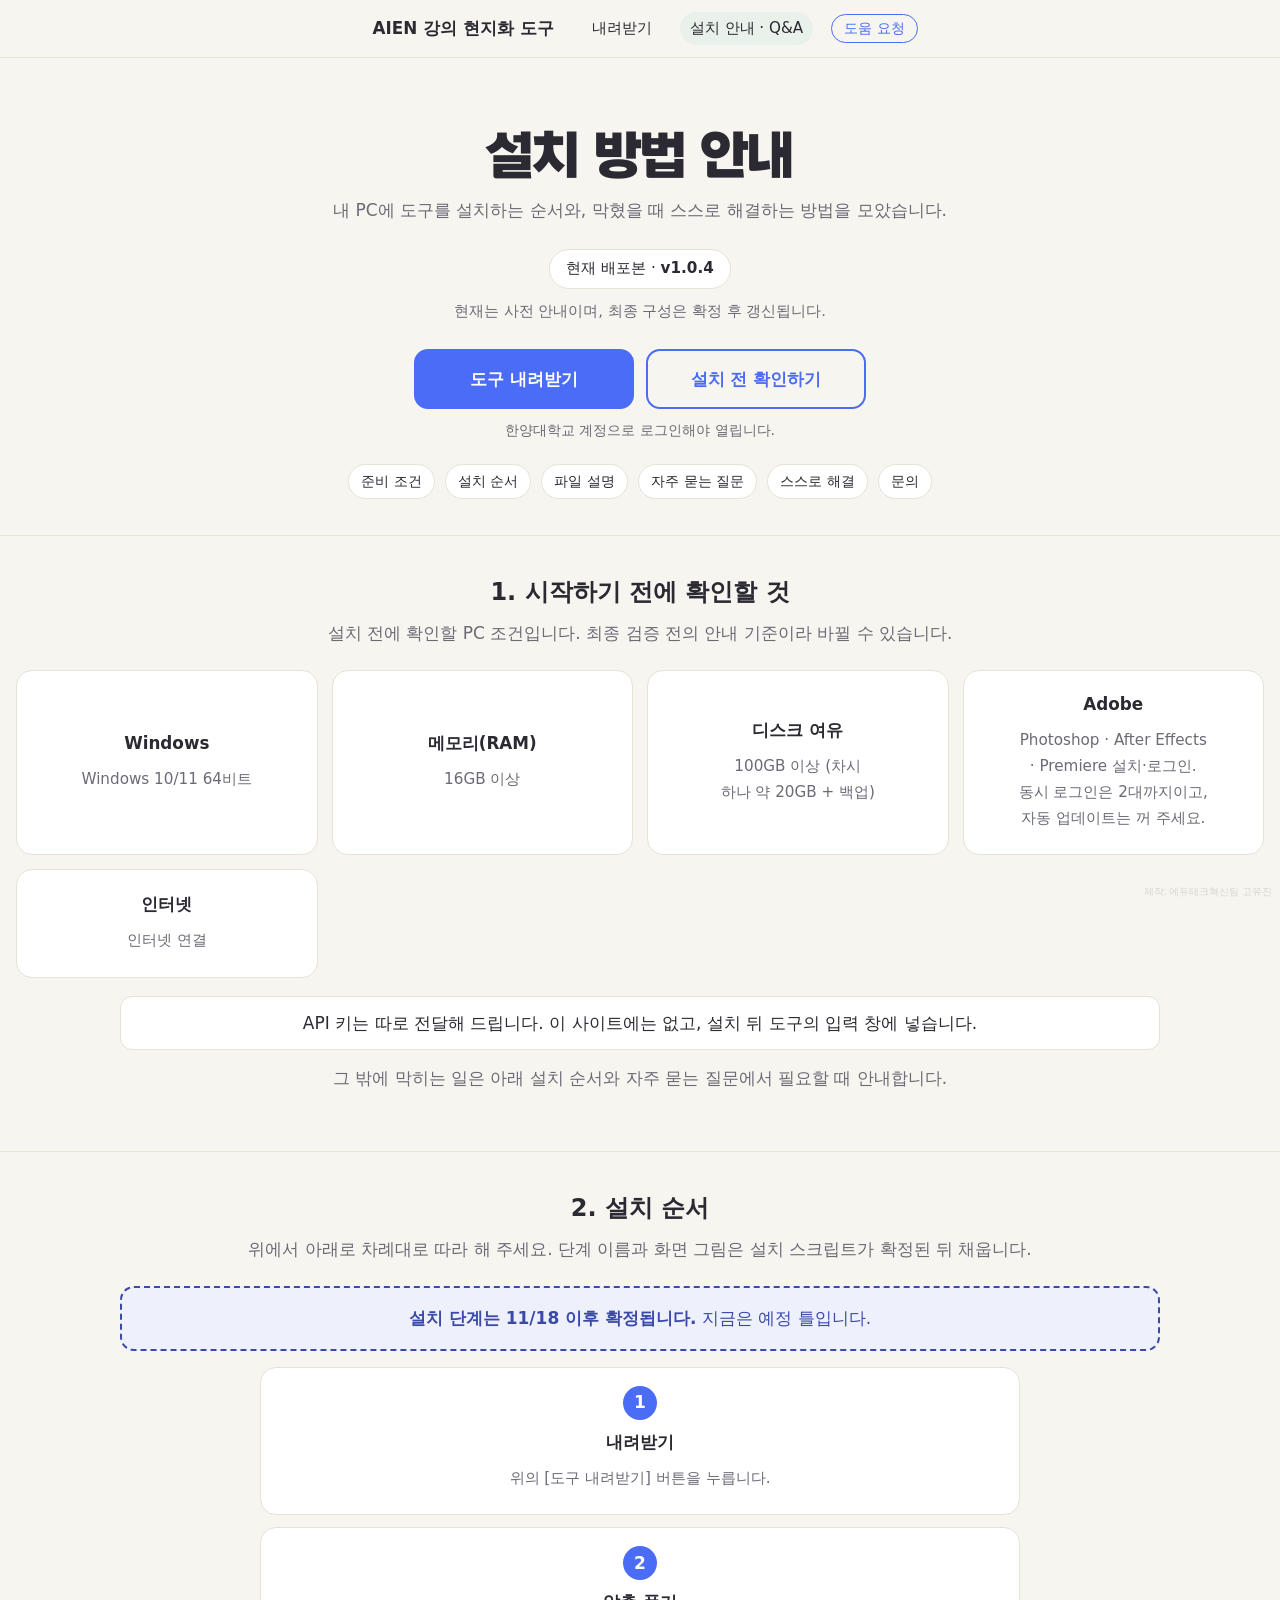
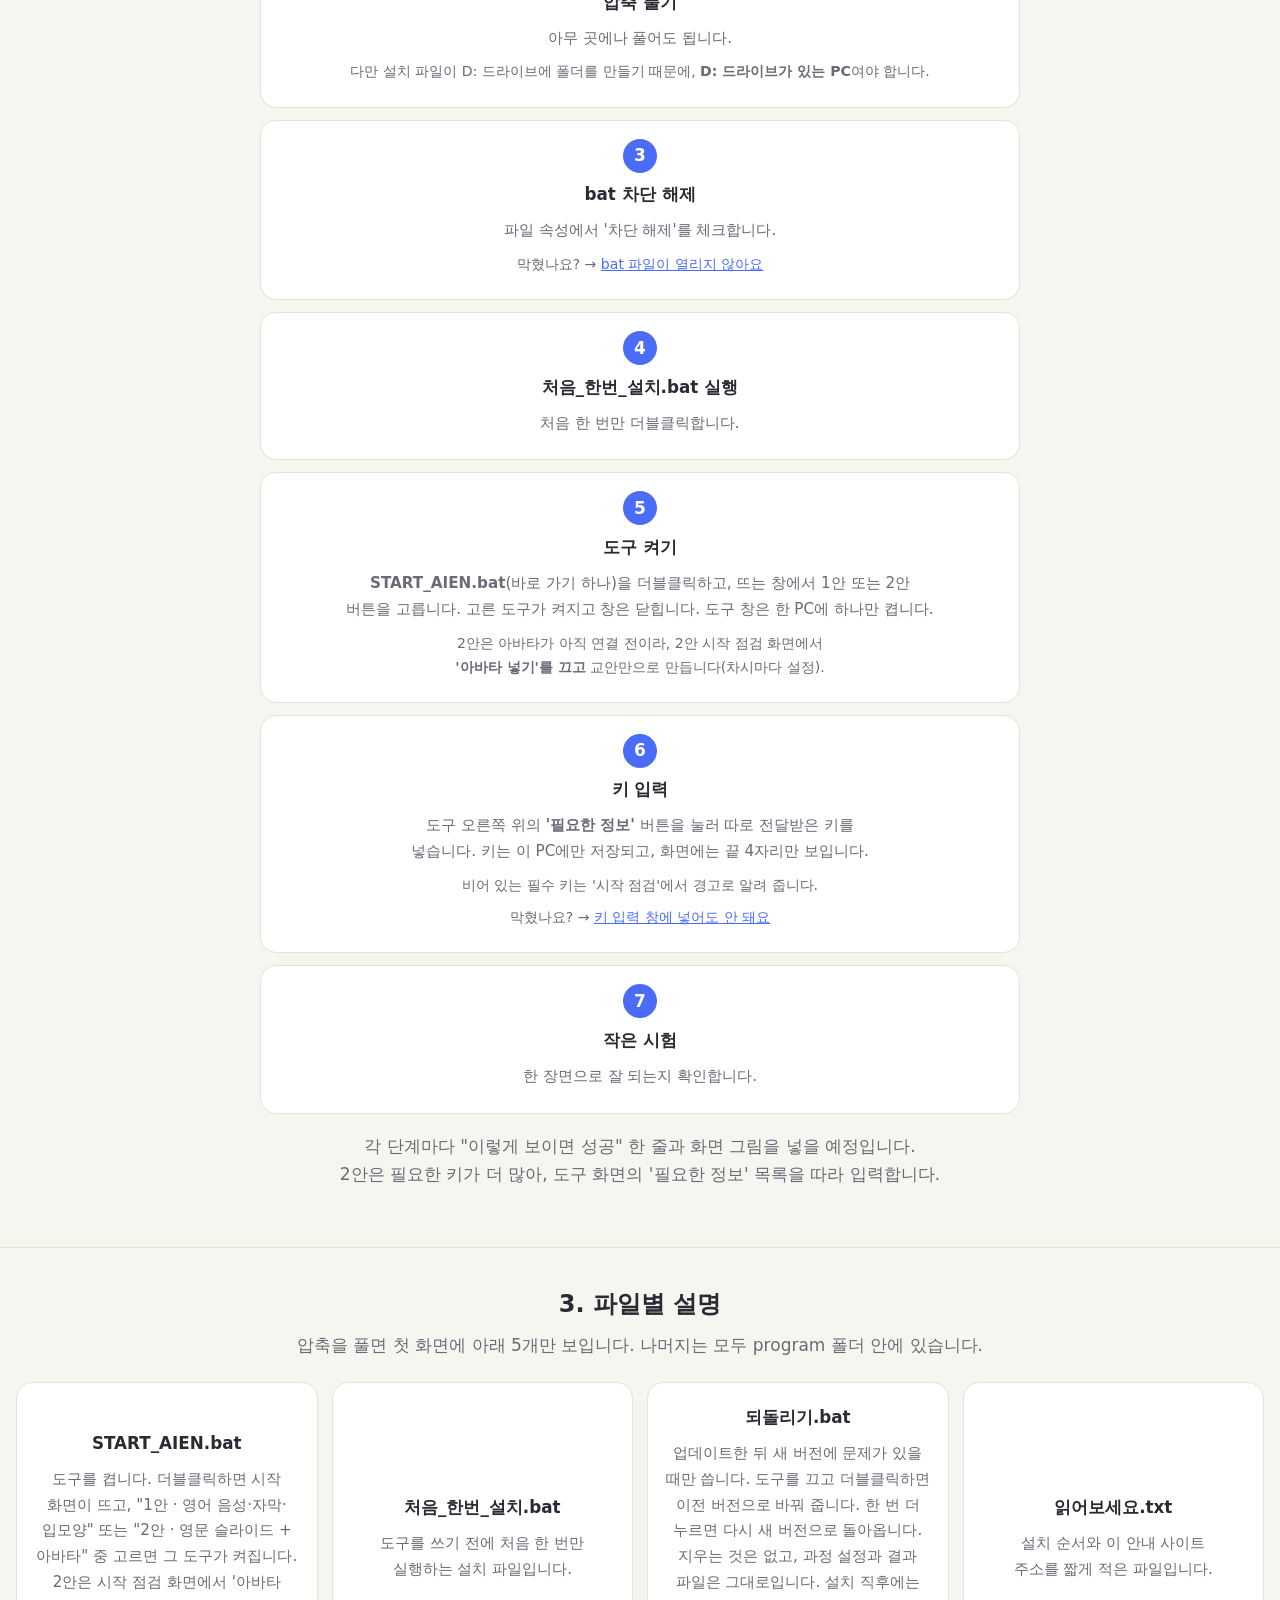
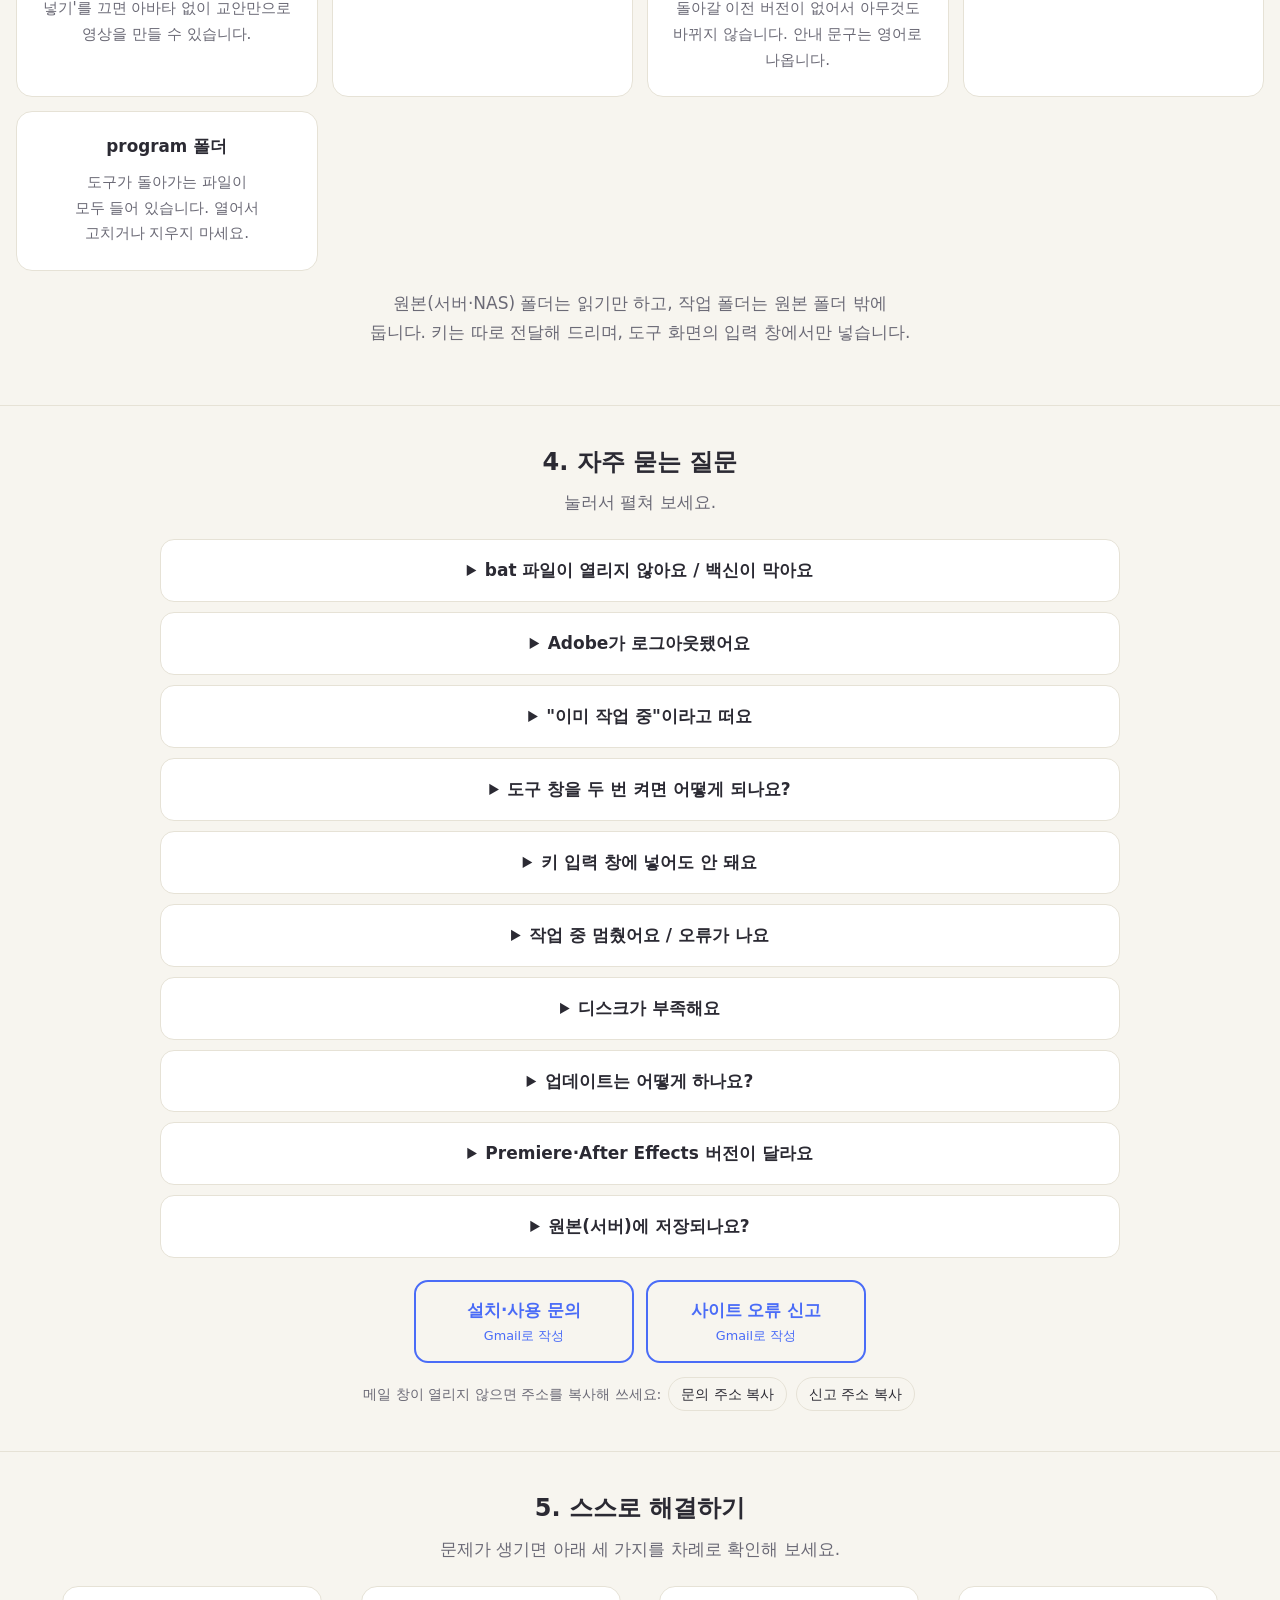
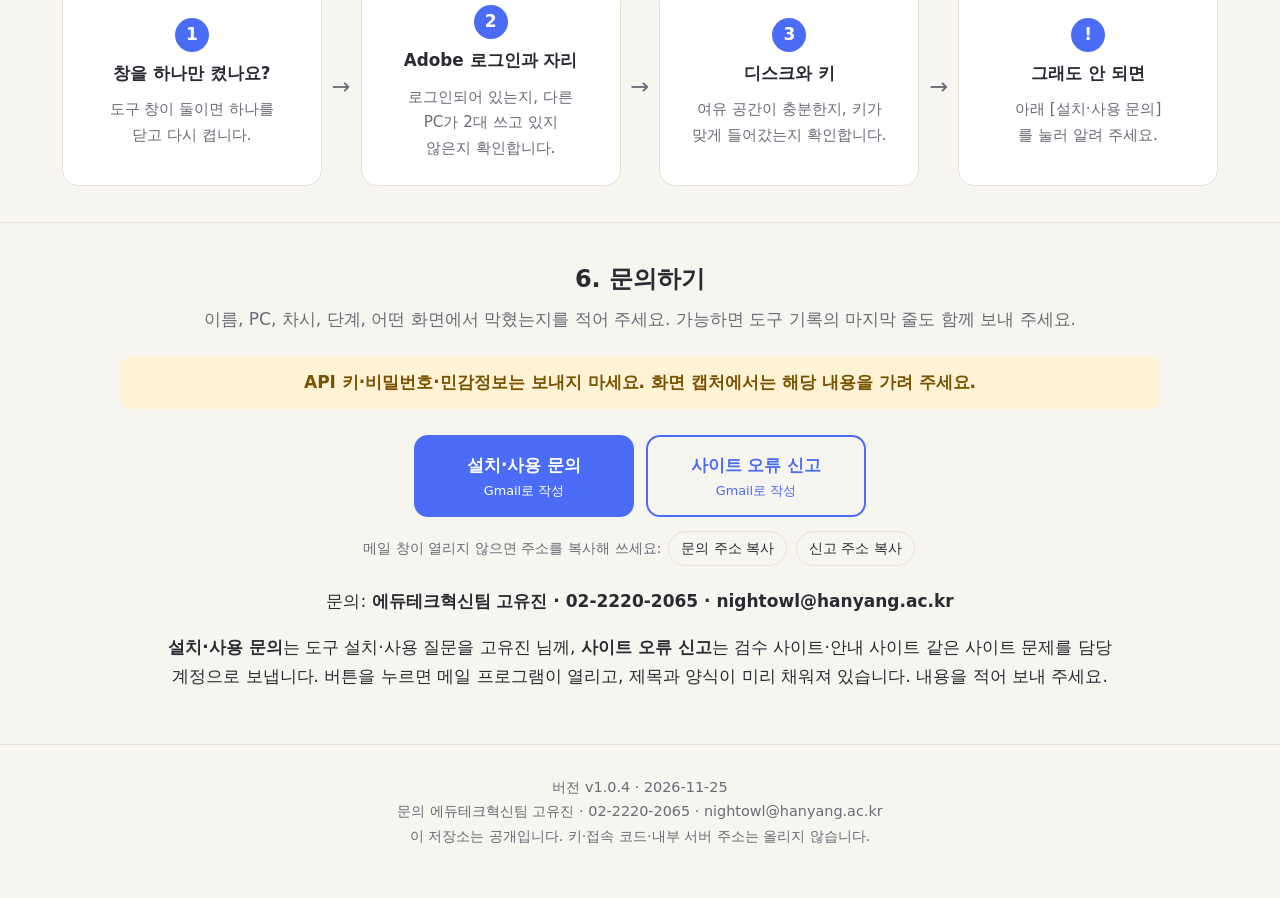
==== docs/guide.html @ 6d261f62 "Add update guide section, Gmail compose links, copy-address buttons Co-Authored-By: Claude Sonnet 5." ====
<!doctype html>
<html lang="ko">
<head>
<meta charset="utf-8">
<meta name="viewport" content="width=device-width,initial-scale=1">
<meta name="robots" content="noindex">
<title>AIEN 도구 설치 안내 · Q&A</title>
<meta name="description" content="AIEN 강의 현지화 도구의 설치 방법, 예상 질문, 스스로 해결하는 방법을 안내합니다.">
<script>(function(){var m="auto";try{m=localStorage.getItem("aien-theme")||"auto"}catch(e){}var h=new Date().getHours(),night=h>=18||h<6,os=false;try{os=matchMedia("(prefers-color-scheme: dark)").matches}catch(e){}document.documentElement.setAttribute("data-theme",m==="light"||m==="dark"?m:((night||os)?"dark":"light"))})();</script>
<link rel="stylesheet" href="style.css">
</head>
<body>
<header class="top"><div class="wrap">
  <a class="brand" href="index.html"><b>AIEN 강의 현지화 도구</b></a>
  <a href="download.html">내려받기</a>
  <a href="guide.html">설치 안내 · Q&amp;A</a>
  <a class="mini" data-help-mini href="#">도움 요청</a>
</div></header>

<main>
<div class="wrap hero">
  <h1>설치 방법 안내</h1>
  <p>내 PC에 도구를 설치하는 순서와, 막혔을 때 스스로 해결하는 방법을 모았습니다.</p>
  <div class="ver"><span data-state>배포 준비 중</span> · <b data-ver>버전 번호: 11/18 확정 예정</b></div>
  <p class="prenote">현재는 사전 안내이며, 최종 구성은 확정 후 갱신됩니다.</p>
  <div class="btns">
    <a class="btn" data-check href="#check">설치 전 확인하기</a>
    <a class="btn ghost" data-dl href="#">도구 내려받기<small></small></a>
  </div>
  <p class="dlnote" data-dlnote></p>
  <nav class="toc" aria-label="이 페이지의 목차">
    <a href="#check">준비 조건</a>
    <a href="#steps">설치 순서</a>
    <a href="#files">파일 설명</a>
    <a href="#qa">자주 묻는 질문</a>
    <a href="#selfhelp">스스로 해결</a>
    <a href="#help">문의</a>
  </nav>
</div>

<section id="check"><div class="wrap">
  <h2>1. 시작하기 전에 확인할 것</h2>
  <p class="lead">설치 전에 확인할 PC 조건입니다. 최종 검증 전의 안내 기준이라 바뀔 수 있습니다.</p>
  <div class="grid" id="specs"></div>
  <noscript><p>PC 조건: Windows 10/11 64비트 · RAM 16GB 이상 · 디스크 여유 100GB 이상 · Adobe Photoshop·After Effects·Premiere · 인터넷 연결</p></noscript>
  <div class="info" style="margin-top:18px">API 키는 따로 전달해 드립니다. 이 사이트에는 없고, 설치 뒤 도구의 입력 창에 넣습니다.</div>
  <p class="lead">그 밖에 막히는 일은 아래 설치 순서와 자주 묻는 질문에서 필요할 때 안내합니다.</p>
</div></section>

<section id="steps"><div class="wrap">
  <h2>2. 설치 순서</h2>
  <p class="lead">위에서 아래로 차례대로 따라 해 주세요. 단계 이름과 화면 그림은 설치 스크립트가 확정된 뒤 채웁니다.</p>
  <div class="box-todo" style="margin-bottom:16px"><b>설치 단계는 11/18 이후 확정됩니다.</b> 지금은 예정 틀입니다.</div>
  <ol class="steps">
    <li class="card"><span class="num">1</span><h3>내려받기</h3><p>위의 [도구 내려받기] 버튼을 누릅니다.</p></li>
    <li class="card"><span class="num">2</span><h3>압축 풀기</h3><p>아무 곳에나 풀어도 됩니다.</p><p class="stuck">다만 설치 파일이 D: 드라이브에 폴더를 만들기 때문에, <b>D: 드라이브가 있는 PC</b>여야 합니다.</p></li>
    <li class="card"><span class="num">3</span><h3>bat 차단 해제</h3><p>파일 속성에서 '차단 해제'를 체크합니다.</p><p class="stuck">막혔나요? → <a href="#qa">bat 파일이 열리지 않아요</a></p></li>
    <li class="card"><span class="num">4</span><h3>처음_한번_설치.bat 실행</h3><p>처음 한 번만 더블클릭합니다.</p></li>
    <li class="card"><span class="num">5</span><h3>도구 켜기</h3><p><b>START_AIEN.bat</b>(바로 가기 하나)을 더블클릭하고, 뜨는 창에서 1안 또는 2안 버튼을 고릅니다. 고른 도구가 켜지고 창은 닫힙니다. 도구 창은 한 PC에 하나만 켭니다.</p><p class="stuck">2안은 아바타가 아직 연결 전이라, 2안 시작 점검 화면에서 <b>'아바타 넣기'를 끄고</b> 교안만으로 만듭니다(차시마다 설정).</p></li>
    <li class="card"><span class="num">6</span><h3>키 입력</h3><p>도구 오른쪽 위의 <b>'필요한 정보'</b> 버튼을 눌러 따로 전달받은 키를 넣습니다. 키는 이 PC에만 저장되고, 화면에는 끝 4자리만 보입니다.</p><p class="stuck">비어 있는 필수 키는 '시작 점검'에서 경고로 알려 줍니다.</p><p class="stuck">막혔나요? → <a href="#qa">키 입력 창에 넣어도 안 돼요</a></p></li>
    <li class="card"><span class="num">7</span><h3>작은 시험</h3><p>한 장면으로 잘 되는지 확인합니다.</p></li>
  </ol>
  <p class="lead" style="margin-top:18px">각 단계마다 "이렇게 보이면 성공" 한 줄과 화면 그림을 넣을 예정입니다. 2안은 필요한 키가 더 많아, 도구 화면의 '필요한 정보' 목록을 따라 입력합니다.</p>
</div></section>

<section id="files"><div class="wrap">
  <h2>3. 파일별 설명</h2>
  <p class="lead">압축을 풀면 첫 화면에 아래 5개만 보입니다. 나머지는 모두 program 폴더 안에 있습니다.</p>
  <div class="grid">
    <div class="card"><h3>START_AIEN.bat</h3><p>도구를 켭니다. 더블클릭하면 시작 화면이 뜨고, "1안 · 영어 음성·자막·입모양" 또는 "2안 · 영문 슬라이드 + 아바타" 중 고르면 그 도구가 켜집니다. 2안은 시작 점검 화면에서 '아바타 넣기'를 끄면 아바타 없이 교안만으로 영상을 만들 수 있습니다.</p></div>
    <div class="card"><h3>처음_한번_설치.bat</h3><p>도구를 쓰기 전에 처음 한 번만 실행하는 설치 파일입니다.</p></div>
    <div class="card"><h3>되돌리기.bat</h3><p>업데이트한 뒤 새 버전에 문제가 있을 때만 씁니다. 도구를 끄고 더블클릭하면 이전 버전으로 바꿔 줍니다. 한 번 더 누르면 다시 새 버전으로 돌아옵니다. 지우는 것은 없고, 과정 설정과 결과 파일은 그대로입니다. 설치 직후에는 돌아갈 이전 버전이 없어서 아무것도 바뀌지 않습니다. 안내 문구는 영어로 나옵니다.</p></div>
    <div class="card"><h3>읽어보세요.txt</h3><p>설치 순서와 이 안내 사이트 주소를 짧게 적은 파일입니다.</p></div>
    <div class="card"><h3>program 폴더</h3><p>도구가 돌아가는 파일이 모두 들어 있습니다. 열어서 고치거나 지우지 마세요.</p></div>
  </div>
  <p class="lead" style="margin-top:18px">원본(서버·NAS) 폴더는 읽기만 하고, 작업 폴더는 원본 폴더 밖에 둡니다. 키는 따로 전달해 드리며, 도구 화면의 입력 창에서만 넣습니다.</p>
</div></section>
<section id="qa"><div class="wrap">
  <h2>4. 자주 묻는 질문</h2>
  <p class="lead">눌러서 펼쳐 보세요.</p>
  <details><summary>bat 파일이 열리지 않아요 / 백신이 막아요</summary><p>파일 속성에서 '차단 해제'를 체크해 보세요. 그래도 안 되면 전산에 AhnLab 예외 등록을 요청해 주세요. 메일·웹으로 받은 파일이 막히면 공유 폴더로 복사해 받는 방법도 있습니다.</p></details>
  <details><summary>Adobe가 로그아웃됐어요</summary><p>동시 로그인은 2대까지입니다. 다른 PC에서 쓰는 중인지 확인한 뒤 사용해 주세요. 안내 창이 뜨면 번역·검수처럼 Adobe가 필요 없는 단계를 먼저 하시면 됩니다.</p></details>
  <details><summary>"이미 작업 중"이라고 떠요</summary><p>다른 PC가 같은 차시를 열고 있다는 안내입니다. 화면 위에 띠가 뜨고 그 차시의 실행·저장 단추가 흐려져서, <b>실행과 저장은 할 수 없고</b> 보기·폴더 열기·문제 신고만 할 수 있습니다. 그 PC가 창을 닫거나 3분 동안 신호가 없으면 저절로 풀립니다. 차시를 나눠 작업해 주세요. 같은 차시 폴더를 여러 PC가 함께 쓸 때만 나타나고, PC마다 따로 설치해 각자 폴더를 쓰면 뜨지 않습니다.</p></details>
  <details><summary>도구 창을 두 번 켜면 어떻게 되나요?</summary><p>한 PC에는 창 하나만 켜 주세요. 서버가 둘 떠서 헷갈릴 수 있습니다.</p></details>
  <details><summary>키 입력 창에 넣어도 안 돼요</summary><p>전달받은 키를 다시 확인해 주세요. 앞뒤에 공백이 들어가지 않았는지, 어떤 서비스(Claude · ElevenLabs · sync.so)용 키인지도 확인해 주세요. 키는 도구 오른쪽 위의 '필요한 정보' 버튼에서 넣고, 화면에는 끝 4자리만 보입니다. 비어 있는 필수 키는 '시작 점검'에서 경고로 알려 줍니다.</p></details>
  <details><summary>작업 중 멈췄어요 / 오류가 나요</summary><p>기록을 열어 마지막 부분을 확인하고, 설치·사용 문의로 알려 주세요. 차시·단계·마지막 줄을 함께 보내 주시면 빨리 도와 드릴 수 있습니다. <span class="todo">기록·복사 버튼 구현 확인 예정</span></p></details>
  <details><summary>디스크가 부족해요</summary><p>차시 하나에 약 20GB와 백업이 필요합니다. 끝난 차시는 확정본을 외장하드에 따로 백업한 뒤 사람이 정리해 주세요. 도구는 확정본과 비용이 든 백업을 자동으로 지우지 않습니다.</p></details>
  <details><summary>업데이트는 어떻게 하나요?</summary><p>이미 설치한 분은 작은 업데이트 파일을 받아 적용합니다. 순서는 <a href="download.html#update">내려받기 쪽의 업데이트 안내</a>에 있습니다. 문제가 있으면 되돌리기.bat으로 이전 버전으로 돌아갑니다.</p></details>
  <details><summary>Premiere·After Effects 버전이 달라요</summary><p>자동 업데이트는 꺼 주세요. 도구 1.0.4는 설치된 Adobe 프로그램 중 가장 높은 연도(예: 2027)를 자동으로 찾도록 바꾸었습니다. 실제 PC에서 되는지는 설치 실험으로 확인 중입니다. <span class="todo">확인된 버전은 실험 뒤 확정 예정</span></p></details>
  <details><summary>원본(서버)에 저장되나요?</summary><p>아니요. 도구는 원본에 쓰지 않습니다. 작업 폴더를 원본 폴더 밖에 두어 주세요. 1안에서 작업 폴더를 원본 폴더 안으로 고르면 경고 창이 뜹니다.</p></details>
  <div class="btns" style="margin-top:22px"><a class="btn ghost" data-help href="#">설치·사용 문의<small></small></a> <a class="btn ghost" data-report href="#">사이트 오류 신고<small></small></a></div>
</div></section>

<section id="selfhelp"><div class="wrap">
  <h2>5. 스스로 해결하기</h2>
  <p class="lead">문제가 생기면 아래 세 가지를 차례로 확인해 보세요.</p>
  <div class="flow">
    <div class="card step"><span class="num">1</span><h3>창을 하나만 켰나요?</h3><p>도구 창이 둘이면 하나를 닫고 다시 켭니다.</p></div>
    <div class="arrow" aria-hidden="true">→</div>
    <div class="card step"><span class="num">2</span><h3>Adobe 로그인과 자리</h3><p>로그인되어 있는지, 다른 PC가 2대 쓰고 있지 않은지 확인합니다.</p></div>
    <div class="arrow" aria-hidden="true">→</div>
    <div class="card step"><span class="num">3</span><h3>디스크와 키</h3><p>여유 공간이 충분한지, 키가 맞게 들어갔는지 확인합니다.</p></div>
    <div class="arrow" aria-hidden="true">→</div>
    <div class="card step"><span class="num">!</span><h3>그래도 안 되면</h3><p>아래 [설치·사용 문의]를 눌러 알려 주세요.</p></div>
  </div>
</div></section>

<section id="help"><div class="wrap">
  <h2>6. 문의하기</h2>
  <p class="lead">이름, PC, 차시, 단계, 어떤 화면에서 막혔는지를 적어 주세요. 가능하면 도구 기록의 마지막 줄도 함께 보내 주세요.</p>
  <div class="alert">API 키·비밀번호·민감정보는 보내지 마세요. 화면 캡처에서는 해당 내용을 가려 주세요.</div>
  <div class="btns"><a class="btn" data-help href="#">설치·사용 문의<small></small></a> <a class="btn ghost" data-report href="#">사이트 오류 신고<small></small></a></div>
  <p>문의: <b data-contact></b></p>
  <p><b>설치·사용 문의</b>는 도구 설치·사용 질문을 고유진 님께, <b>사이트 오류 신고</b>는 검수 사이트·안내 사이트 같은 사이트 문제를 담당 계정으로 보냅니다. 버튼을 누르면 메일 프로그램이 열리고, 제목과 양식이 미리 채워져 있습니다. 내용을 적어 보내 주세요.</p>
</div></section>
</main>

<footer><div class="wrap">
  <div>버전 <span data-ver></span> · <span data-updated></span></div>
  <div>문의 <span data-contact></span></div>
  <div>이 저장소는 공개입니다. 키·접속 코드·내부 서버 주소는 올리지 않습니다.</div>
</div></footer>
<div id="aien-credit" aria-hidden="true" style="position:fixed!important;right:8px!important;bottom:3px!important;z-index:2147483647!important;display:block!important;visibility:visible!important;font:300 10px/1 sans-serif!important;color:#000!important;opacity:.13!important;pointer-events:none!important;user-select:none!important;white-space:nowrap!important">제작: 에듀테크혁신팀 고유진</div>
<script src="config.js"></script>
<script src="site.js"></script>
</body>
</html>
---- docs/style.css ----
:root{
  --bg:#f7f5ef; --card:#ffffff; --ink:#2b2a33; --muted:#6b6a76; --line:#e6e2d6;
  --accent:#4a6cf7; --accent-ink:#ffffff; --sage:#e8f1ea; --warn:#fff3d6; --warn-ink:#7a5200;
  --todo:#eef0fb; --todo-ink:#3b4aa8;
}
:root[data-theme="dark"]{ color-scheme:dark }
@media all{
  :root[data-theme="dark"]{ --bg:#17171c; --card:#202027; --ink:#ececf1; --muted:#a0a0ad; --line:#33333d;
    --accent:#7d95ff; --accent-ink:#10131f; --sage:#1f2b23; --warn:#3a2f12; --warn-ink:#f2d58a;
    --todo:#23263d; --todo-ink:#b4bdf5; }
}
*{box-sizing:border-box}
html{scroll-behavior:smooth}
body{margin:0;background:var(--bg);color:var(--ink);text-align:center;
  font-family:"Pretendard","Malgun Gothic","Apple SD Gothic Neo",system-ui,sans-serif;line-height:1.7;font-size:17px}
a{color:var(--accent)}
p,h1,h2,h3,summary,.alert,.info,.box-todo,.lead{word-break:keep-all;overflow-wrap:break-word;text-wrap:balance}
.wrap{width:100%;max-width:1320px;margin:0 auto;padding:0 16px}
header.top{position:sticky;top:0;z-index:10;background:var(--bg);border-bottom:1px solid var(--line)}
header.top .wrap{display:flex;flex-wrap:wrap;justify-content:center;align-items:center;gap:6px 18px;padding:10px 16px}
header.top b{font-size:1.05rem}
header.top a{text-decoration:none;color:var(--ink);padding:4px 10px;border-radius:999px;font-size:.95rem}
header.top a:hover,header.top a.on{background:var(--sage)}
header.top a.mini{border:1px solid var(--accent);color:var(--accent);font-size:.85rem;padding:2px 12px}
header.top a.mini.off{border-style:dashed;border-color:var(--line);color:var(--muted);pointer-events:none}
.hero{padding:56px 16px 36px}
.prenote{font-size:.92rem;color:var(--muted)}
.specsum{font-size:.92rem;color:var(--muted);margin-top:18px}
.info{max-width:1040px;margin:0 auto 14px;padding:12px 16px;border-radius:12px;background:var(--card);border:1px solid var(--line);color:var(--ink)}
.toc{display:flex;flex-wrap:wrap;justify-content:center;gap:6px 10px;margin-top:22px}
.toc a{padding:4px 12px;border-radius:999px;background:var(--card);border:1px solid var(--line);color:var(--ink);text-decoration:none;font-size:.9rem}
.toc a:hover{background:var(--sage)}
ol.steps{list-style:none;margin:0 auto;padding:0;max-width:760px;display:grid;gap:12px}
ol.steps .stuck{font-size:.88rem}
section[id]{scroll-margin-top:110px}
a:focus-visible,summary:focus-visible,.btn:focus-visible{outline:3px solid var(--accent);outline-offset:3px}
@media (prefers-reduced-motion: reduce){html{scroll-behavior:auto}}
.hero h1{font-family:"A2Z","Pretendard","Malgun Gothic",system-ui,sans-serif;font-weight:800;font-size:clamp(1.4rem,6.2vw,3rem);margin:.2em 0;line-height:1.3;letter-spacing:0}
.hero p{max-width:860px;margin:.6em auto;color:var(--muted)}
.ver{display:inline-block;margin-top:14px;padding:6px 16px;border-radius:999px;background:var(--card);border:1px solid var(--line);font-size:.95rem}
.btns{display:flex;flex-wrap:wrap;justify-content:center;gap:12px;margin:26px 0 8px}
.btn{display:inline-flex;flex-direction:column;justify-content:center;align-items:center;min-width:220px;padding:14px 22px;border-radius:14px;border:2px solid var(--accent);
  background:var(--accent);color:var(--accent-ink);font-weight:700;text-decoration:none;font-size:1.05rem}
.btn.ghost{background:transparent;color:var(--accent)}
.btn.off{background:transparent;border-style:dashed;border-color:var(--line);color:var(--muted);cursor:not-allowed;pointer-events:none}
.btn small{display:block;font-weight:400;font-size:.8rem}
section{padding:36px 0;border-top:1px solid var(--line)}
section h2{font-size:1.5rem;margin:0 0 6px}
section .lead{color:var(--muted);max-width:960px;margin:0 auto 22px}
.grid{display:grid;grid-template-columns:repeat(auto-fit,minmax(240px,1fr));gap:14px}
.card{display:flex;flex-direction:column;justify-content:center;align-items:center;background:var(--card);border:1px solid var(--line);border-radius:16px;padding:18px 16px}
.card h3{margin:.1em 0 .3em;font-size:1.05rem}
.card p{margin:.3em 0;color:var(--muted);font-size:.95rem}
.card .num{display:inline-flex;width:34px;height:34px;border-radius:50%;background:var(--accent);color:var(--accent-ink);
  align-items:center;justify-content:center;font-weight:700;margin-bottom:6px}
.alert{max-width:1040px;margin:0 auto 14px;padding:12px 16px;border-radius:12px;background:var(--warn);color:var(--warn-ink);font-weight:600}
.todo{display:inline-block;padding:2px 10px;border-radius:8px;background:var(--todo);color:var(--todo-ink);font-size:.85rem;font-weight:600}
.box-todo{max-width:1040px;margin:0 auto;padding:16px;border:2px dashed var(--todo-ink);border-radius:14px;background:var(--todo);color:var(--todo-ink)}
details{max-width:960px;margin:10px auto;background:var(--card);border:1px solid var(--line);border-radius:14px;padding:4px 16px}
summary{cursor:pointer;font-weight:700;padding:12px 0;list-style-position:inside}
details p{margin:0 0 14px;color:var(--muted)}
.flow{display:flex;flex-wrap:wrap;justify-content:center;align-items:stretch;gap:10px}
.flow .step{flex:1 1 200px;max-width:260px}
.flow .arrow{align-self:center;color:var(--muted);font-size:1.4rem}
footer{padding:30px 0 50px;color:var(--muted);font-size:.9rem;border-top:1px solid var(--line)}
@media (max-width:560px){
  body{font-size:16px}
  .btn{min-width:100%}
  .flow .arrow{transform:rotate(90deg);width:100%}
}

/* 표지 (index.html) — 사용자 PPT 시안(설치표지.pptx) 배치. 단위 --u = 슬라이드 폭의 1% (16:9 기준). 글자·버튼은 시안보다 약 25% 작게(사용자 11/16) */
@font-face{font-family:"A2Z";font-weight:800;src:url(assets/fonts/A2Z-8ExtraBold.woff) format("woff");font-display:swap}
@font-face{font-family:"A2Z";font-weight:400;src:url(assets/fonts/A2Z-4Regular.woff) format("woff");font-display:swap}
body.cover-page{background:#fbeed9;text-align:left}
.stage{--u:min(1vw,1.7778vh);--bg:#fbeed9;--ink:#000;--ghost:.11;--art-w:min(74.5vw,132.3vh);
  position:relative;min-height:100vh;min-height:100svh;overflow:hidden;background:var(--bg);color:var(--ink);
  font-family:"A2Z","Pretendard","Malgun Gothic",system-ui,sans-serif}
.stage .art{position:absolute;right:0;bottom:0;width:var(--art-w);aspect-ratio:3/2;pointer-events:none}
.stage .art img{display:block;width:100%;height:100%;
  -webkit-mask-image:linear-gradient(to right,transparent 0,#000 12%),linear-gradient(to bottom,transparent 0,#000 24%);-webkit-mask-composite:source-in;
  mask-image:linear-gradient(to right,transparent 0,#000 12%),linear-gradient(to bottom,transparent 0,#000 24%);mask-composite:intersect}
.stage .t{position:absolute;margin:0;font-weight:800;text-align:left}
.stage .backdrop{left:calc(var(--u)*12);top:calc(var(--u)*19.5);font-size:calc(var(--u)*6.9);line-height:1.04;
  opacity:var(--ghost);pointer-events:none;user-select:none;letter-spacing:0;word-break:keep-all}
.stage h1{left:calc(var(--u)*8.3);top:calc(var(--u)*14);font-size:calc(var(--u)*5.6);line-height:1.2;font-weight:800;margin:0}
.stage .sub{left:calc(var(--u)*8.9);top:calc(var(--u)*28.8);font-size:calc(var(--u)*1.9);font-weight:400;line-height:1.3}
.stage .go{position:absolute;left:calc(var(--u)*9);top:calc(var(--u)*33.6);width:calc(var(--u)*9.6);height:calc(var(--u)*4.1);
  display:flex;align-items:center;justify-content:center;border-radius:calc(var(--u)*.9);background:#56a5e3;color:#fff;
  font-weight:800;font-size:calc(var(--u)*1.6);text-decoration:none}
.stage .links{position:absolute;left:calc(var(--u)*9.4);top:calc(var(--u)*50.7);margin:0;font-size:max(13px,calc(var(--u)*1.2));font-weight:400}
.stage .links a{color:inherit}
.theme-toggle{position:absolute;right:calc(var(--u)*1.8);top:calc(var(--u)*1.6);z-index:5;display:flex;align-items:center;justify-content:space-between;
  width:62px;height:32px;padding:0 9px;border:1px solid currentColor;border-radius:999px;background:rgba(127,127,127,.14);color:inherit;opacity:.85;cursor:pointer}
.theme-toggle:hover{opacity:1}
.theme-toggle .ico{position:relative;z-index:1;flex:none}
.theme-toggle .knob{position:absolute;left:3px;top:3px;width:24px;height:24px;border-radius:50%;background:currentColor;opacity:.22;transition:transform .25s ease}
.theme-toggle[aria-checked="true"] .knob{transform:translateX(30px)}
@media (prefers-reduced-motion: reduce){.theme-toggle .knob{transition:none}}.stage a:focus-visible,.theme-toggle:focus-visible{outline:3px solid #56a5e3;outline-offset:4px}
@media all{
  :root[data-theme="dark"] body.cover-page{background:#181d17}
  :root[data-theme="dark"] .stage{--bg:#181d17;--ink:#ececf1;--ghost:.13;--art-w:min(76vw,135vh)}
}
@media (max-width:820px){
  .stage .art{width:100vw}
  .theme-toggle{right:14px;top:12px}
  .stage .t,.stage .go,.stage .links{position:relative;left:auto;top:auto}
  .stage{padding:11vh 22px 0}
  .stage .backdrop{position:absolute;left:22px;top:calc(11vh + 7vw);font-size:10vw}
  .stage h1{font-size:8vw;margin:0 0 .6em}
  .stage .sub{font-size:max(14px,3.8vw);margin:0 0 22px}
  .stage .go{width:38vw;max-width:190px;height:46px;font-size:1rem;border-radius:12px}
  .stage .links{margin-top:16px;font-size:.9rem}
}
.brand{text-decoration:none}

/* 예시 화면(플레이 창 모양) — 내려받기 페이지 맨 위 */
.player{max-width:980px;margin:26px auto 4px;border:1px solid var(--line);border-radius:14px;overflow:hidden;background:var(--card);box-shadow:0 10px 30px rgba(0,0,0,.10)}
.player-bar{display:flex;align-items:center;gap:12px;padding:9px 14px;background:var(--sage);border-bottom:1px solid var(--line);font-size:.82rem;color:var(--muted)}
.player-bar .dots{display:flex;gap:6px}
.player-bar .dots i{width:10px;height:10px;border-radius:50%;background:var(--line);display:block}
.player-title{flex:1;text-align:center;margin-right:42px}
.player img{display:block;width:100%;height:auto;background:#fff}
.player figcaption{padding:8px 14px;font-size:.8rem;color:var(--muted);border-top:1px solid var(--line)}
.dlnote{font-size:.9rem;color:var(--muted);margin:6px 0 0}
.dlnote:empty{display:none}
.copyrow{font-size:.9rem;color:var(--muted);margin:10px 0 0;text-align:center}
.copybtn{font:inherit;font-size:.9rem;color:var(--ink);background:transparent;border:1px solid var(--line);border-radius:999px;padding:4px 12px;margin:4px 2px;cursor:pointer}
.copybtn:hover{border-color:var(--accent,currentColor)}
/* 예시 화면 재생기 (demo.js) */
.demo{max-width:900px;margin:22px auto 6px}
.demo .player{margin:0 auto}
.demo-shot{position:relative;background:#fff;aspect-ratio:8/5;overflow:hidden}
.demo-shot img{display:block;width:100%;height:100%;object-fit:contain}
.demo-cursor{position:absolute;width:0;height:0;pointer-events:none;transition:left .7s cubic-bezier(.4,0,.2,1),top .7s cubic-bezier(.4,0,.2,1)}
.demo-cursor svg{position:absolute;left:-3px;top:-2px;width:26px;height:26px;filter:drop-shadow(0 2px 3px rgba(0,0,0,.35))}
.demo-cursor .ring{position:absolute;left:-18px;top:-18px;width:36px;height:36px;border-radius:50%;border:3px solid #4a6cf7;opacity:0}
.demo-cursor.click .ring{animation:demoping .8s ease-out .65s 1}
@keyframes demoping{0%{opacity:.9;transform:scale(.4)}100%{opacity:0;transform:scale(1.4)}}
.demo-prog{position:absolute;left:0;right:0;bottom:0;height:4px;background:rgba(127,127,127,.18)}
.demo-prog i{display:block;height:100%;width:0;background:var(--accent)}
.demo-cap{padding:14px 18px 6px;border-top:1px solid var(--line)}
.demo-pos{width:100%;text-align:center;color:var(--muted);font-size:.9rem;font-weight:600}
.demo-cap h3{margin:.15em 0 .25em;font-size:1.15rem}
.demo-desc{margin:0 auto .7em;max-width:760px;color:var(--muted);font-size:.95rem}
.demo-cards{display:grid;grid-template-columns:repeat(auto-fit,minmax(220px,1fr));gap:10px;margin:0 auto 6px}
.demo-card{border:1px solid var(--line);border-radius:12px;padding:8px 12px;background:var(--bg);font-size:.88rem}
.demo-card span{display:block;font-size:.76rem;font-weight:700;color:var(--accent);letter-spacing:.03em;margin-bottom:2px}
.demo-ctrl{display:flex;flex-wrap:wrap;justify-content:center;gap:8px;padding:12px 14px 14px;border-top:1px solid var(--line)}
.demo-btn{font:inherit;font-size:.88rem;padding:8px 16px;border-radius:999px;border:1px solid var(--line);background:var(--card);color:var(--ink);cursor:pointer}
.demo-btn:hover:not(:disabled){border-color:var(--accent);color:var(--accent)}
.demo-btn:disabled{opacity:.4;cursor:default}
.demo-play{border-color:var(--accent);color:var(--accent);font-weight:700}
.demo-chips{display:flex;flex-wrap:wrap;justify-content:center;align-items:center;gap:6px 8px;margin:14px auto 0}
.demo-group{width:100%;margin:6px 0 0;font-size:.78rem;font-weight:700;color:var(--muted)}
.demo-chip{font:inherit;font-size:.82rem;padding:5px 12px;border-radius:999px;border:1px solid var(--line);background:var(--card);color:var(--ink);cursor:pointer}
.demo-chip b{color:var(--muted);margin-right:2px}
.demo-chip:hover{border-color:var(--accent)}
.demo-chip.on{background:var(--accent);border-color:var(--accent);color:var(--accent-ink)}
.demo-chip.on b{color:inherit}
.demo-btn:focus-visible,.demo-chip:focus-visible{outline:3px solid var(--accent);outline-offset:2px}
@media (prefers-reduced-motion: reduce){.demo-cursor{transition:none}.demo-cursor.click .ring{animation:none}.demo-prog i{transition:none!important}}
@media (max-width:560px){.demo-cap{padding:12px 12px 4px}.demo-chip{font-size:.78rem;padding:4px 10px;flex:none;white-space:nowrap}.demo-chips{flex-wrap:nowrap;justify-content:flex-start;overflow-x:auto;padding:4px 2px 10px;-webkit-overflow-scrolling:touch}.demo-group{width:auto;flex:none;margin:0 2px 0 8px;white-space:nowrap}}
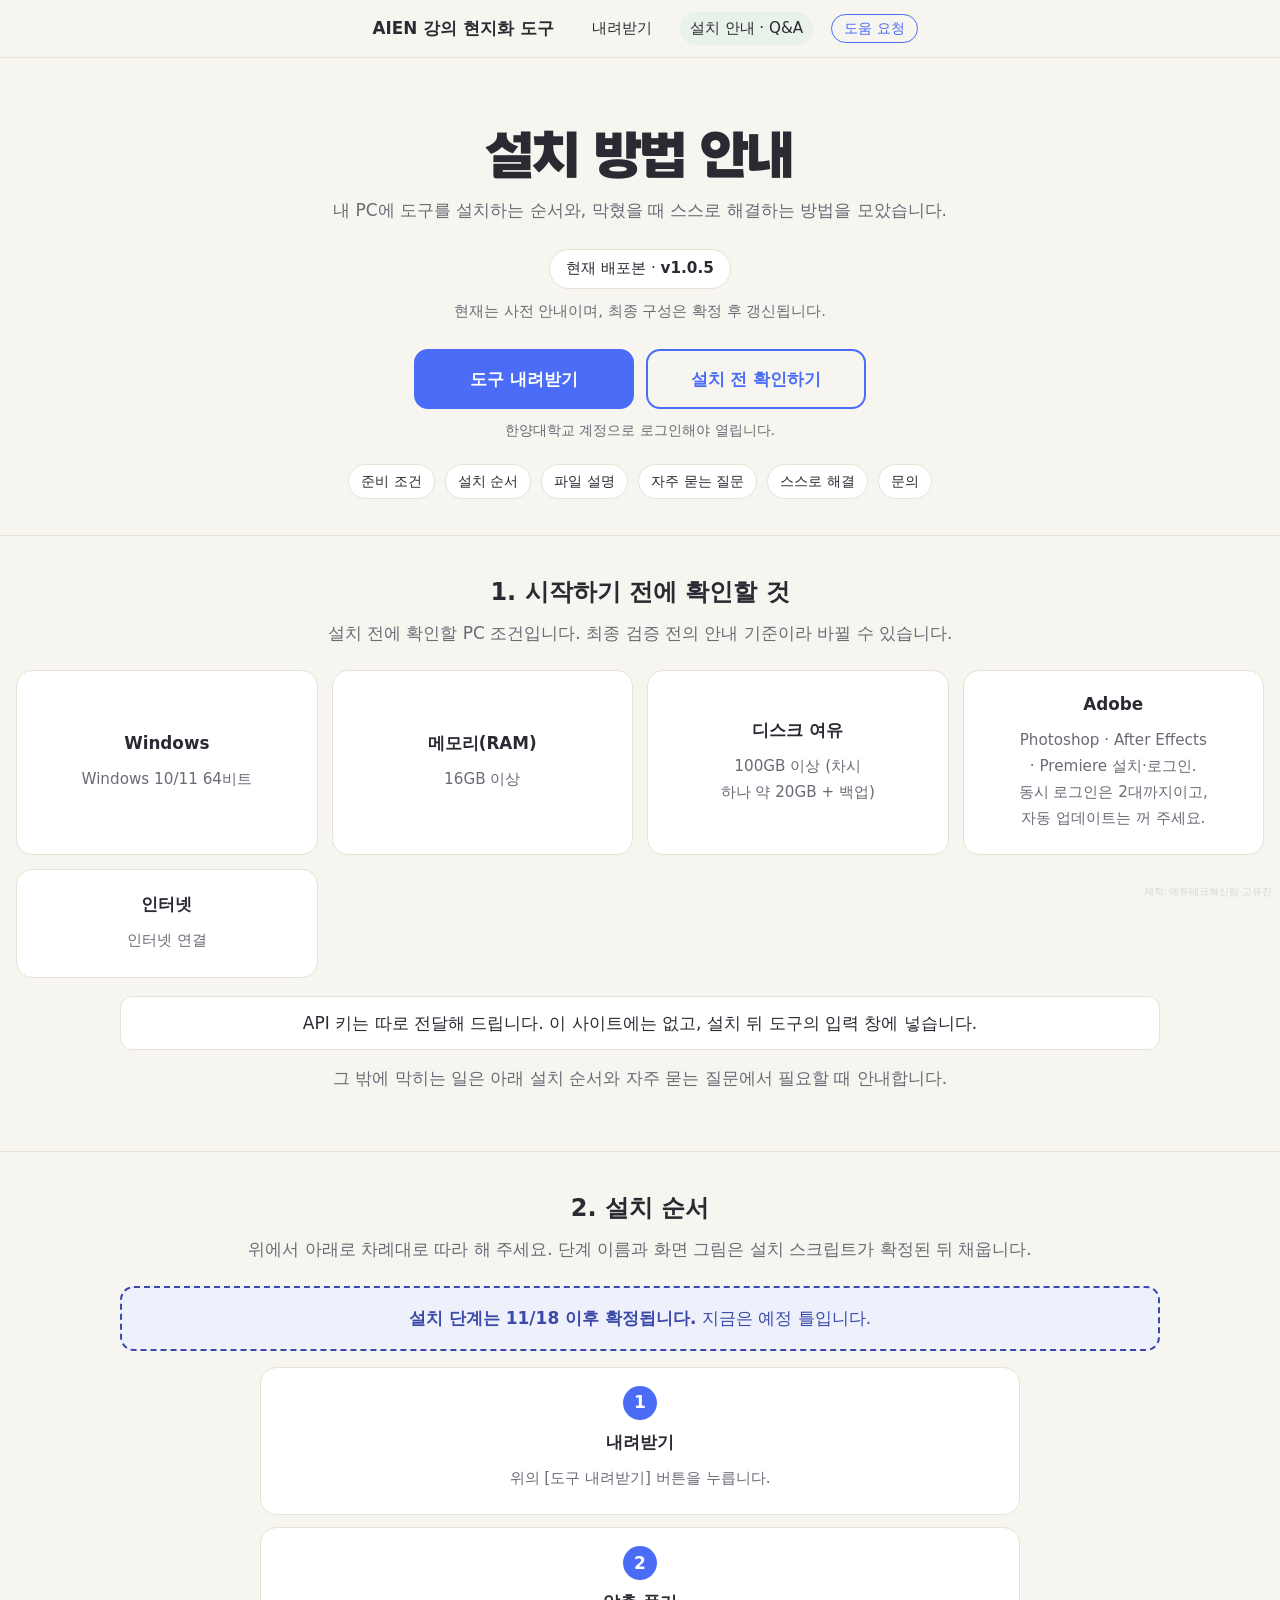
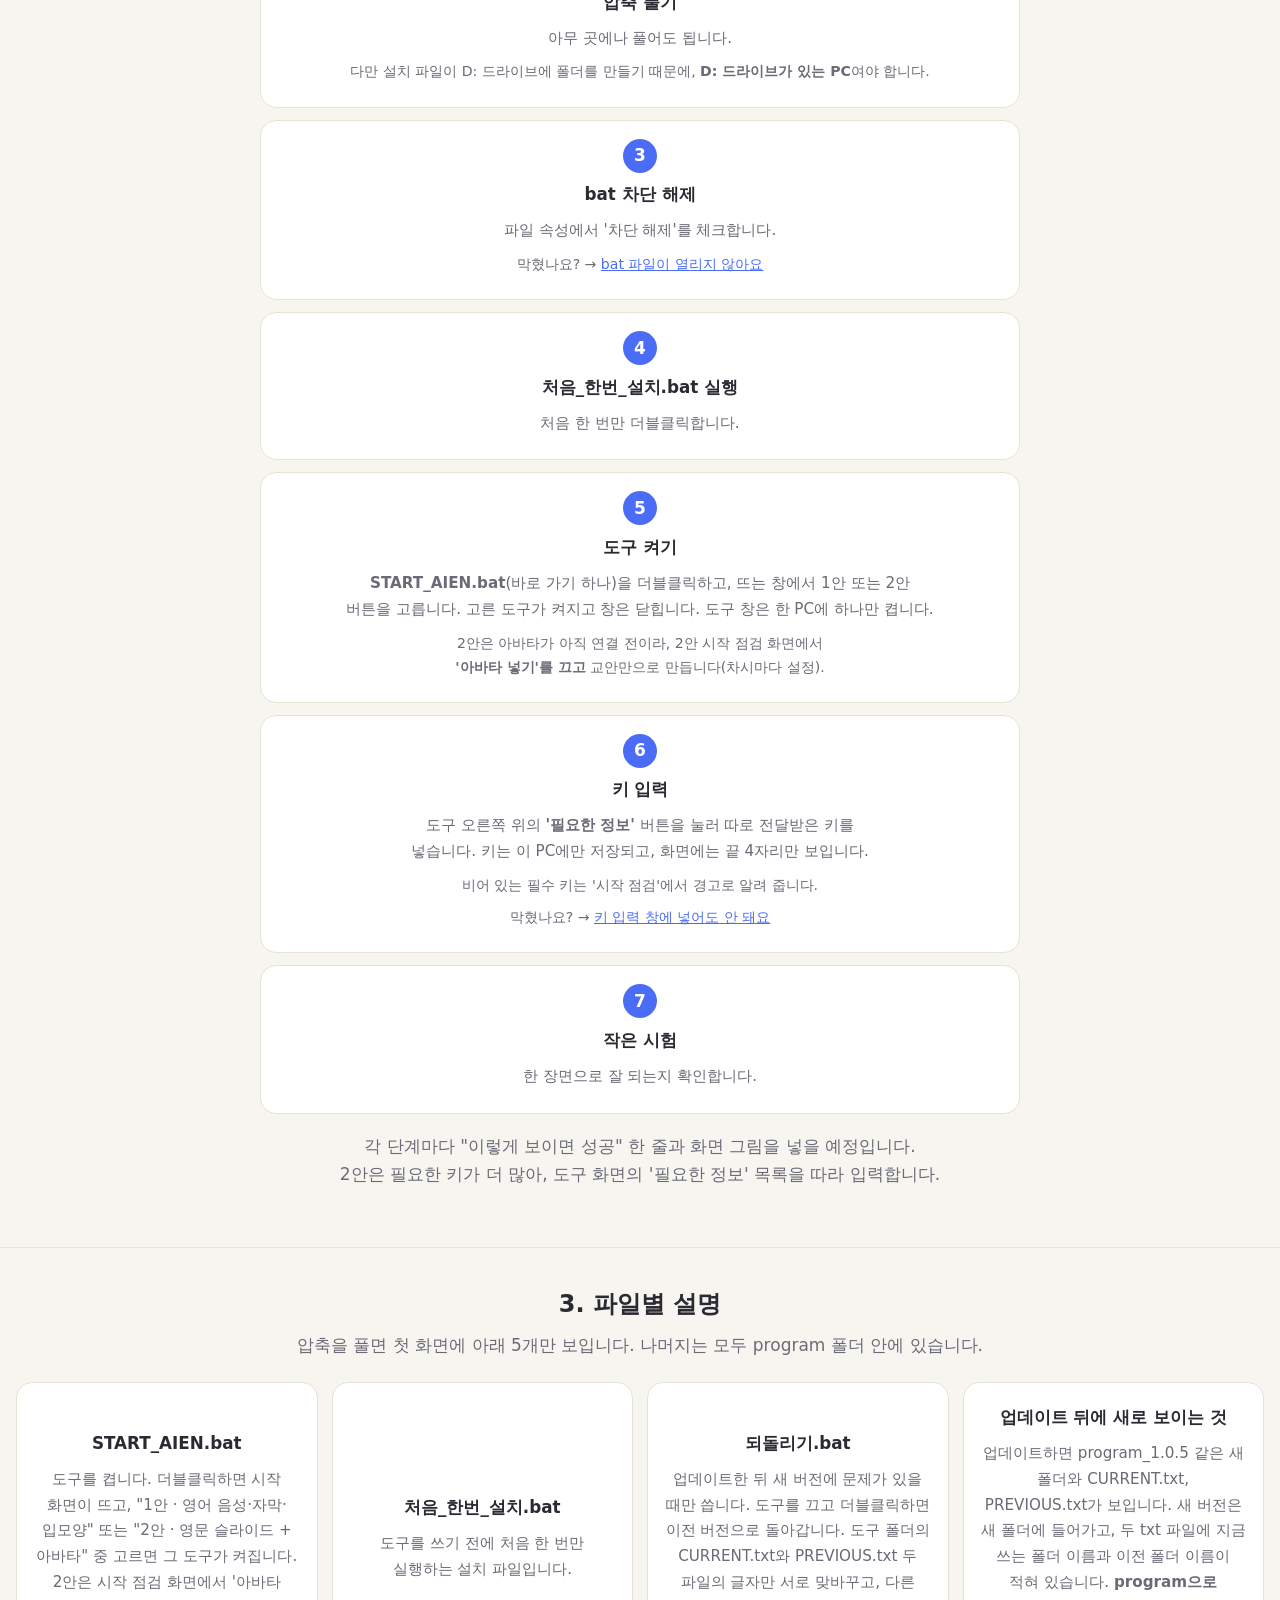
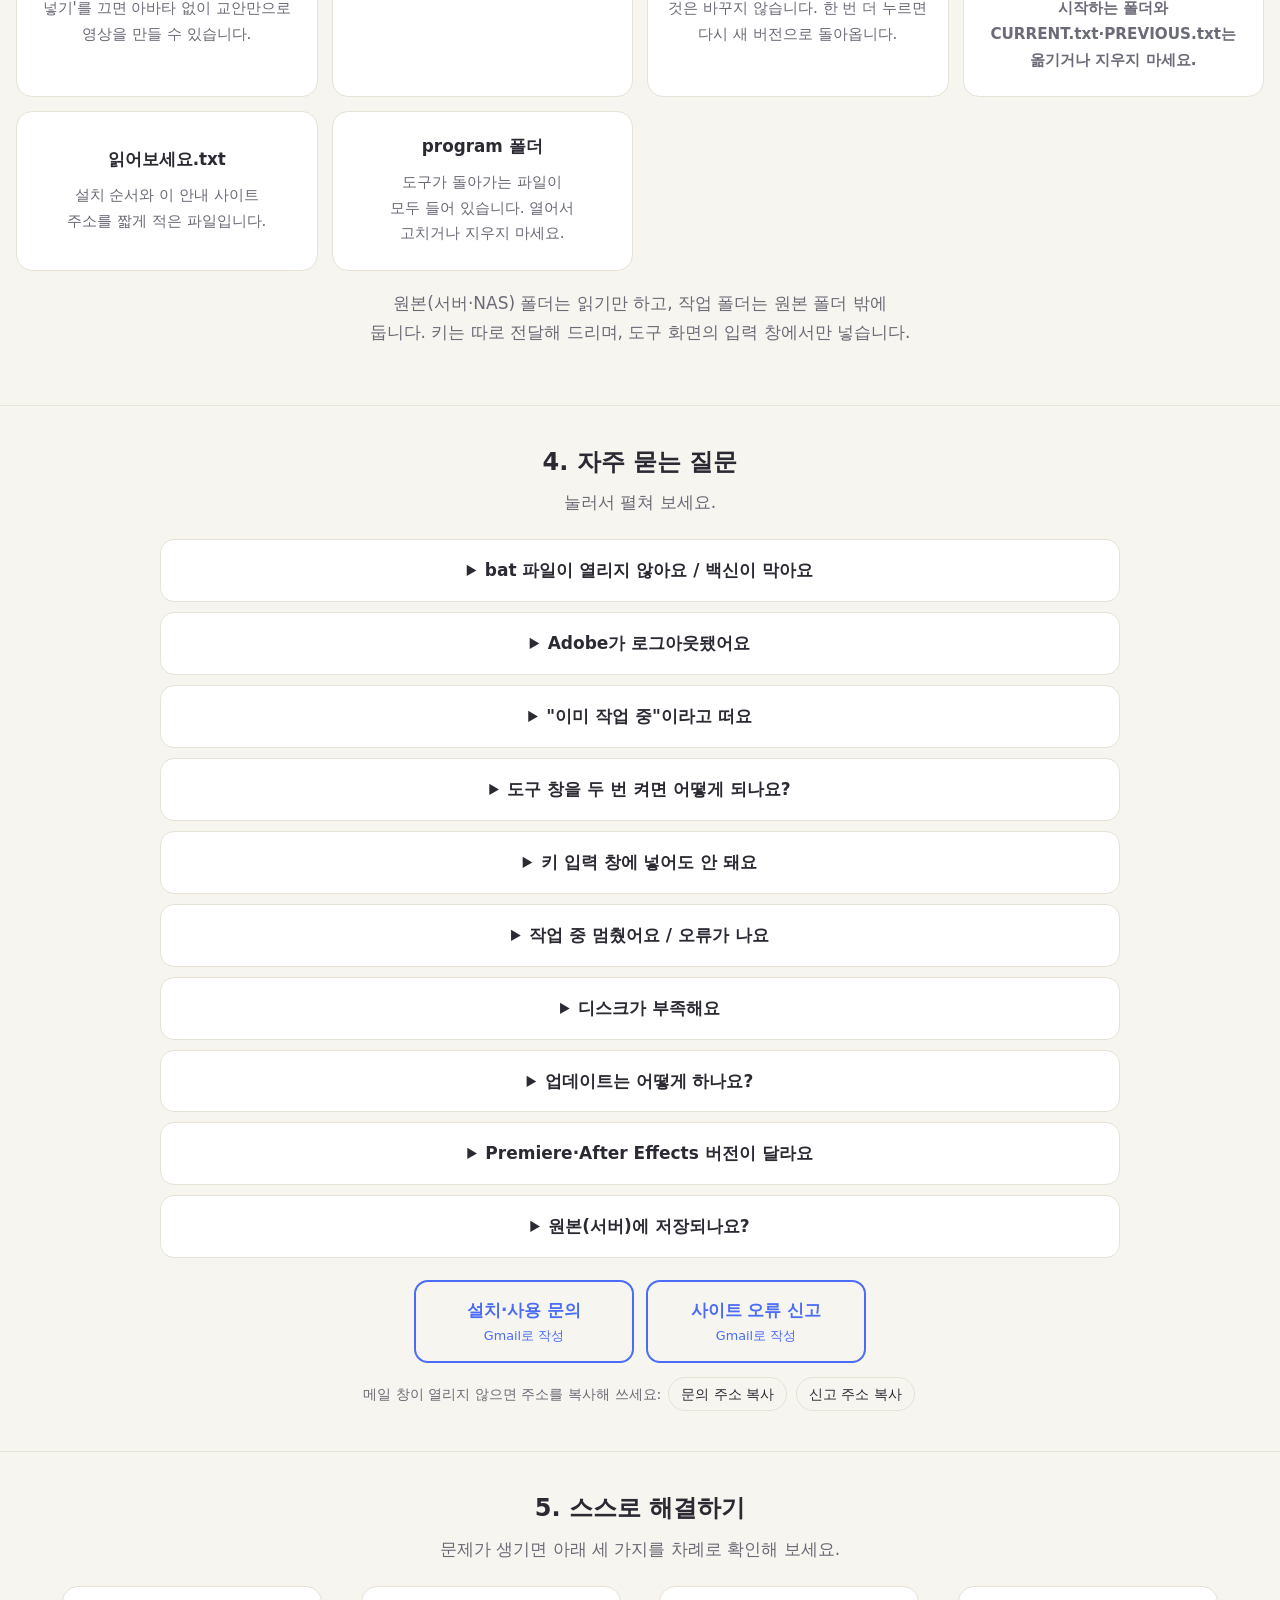
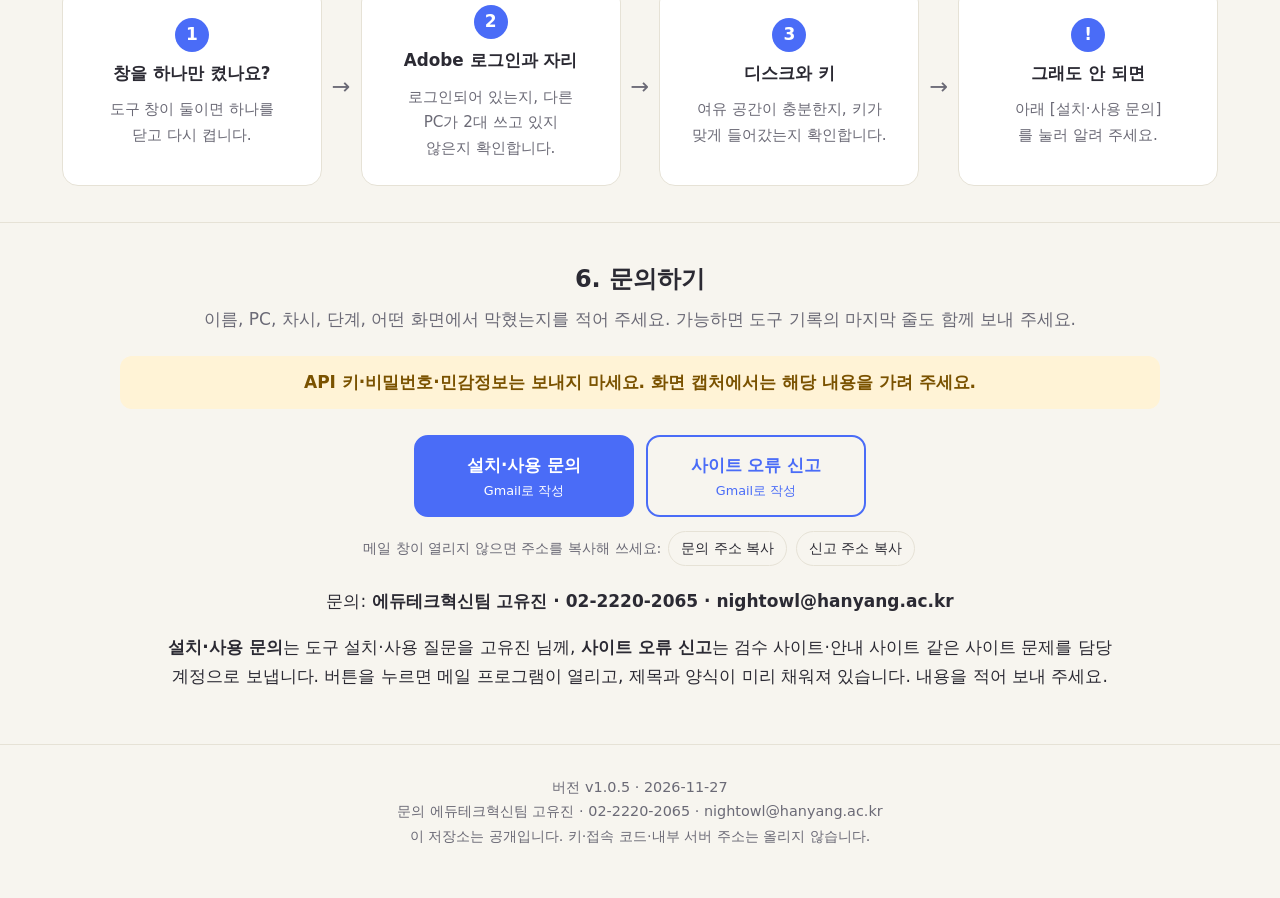
==== commit c188d08b: "Update to tool bundle 1.0.5: CURRENT/PREVIOUS folder notes, rollback description Co-Authored-By: Cla" ====
--- a/docs/guide.html
+++ b/docs/guide.html
@@ -69,7 +69,8 @@
   <div class="grid">
     <div class="card"><h3>START_AIEN.bat</h3><p>도구를 켭니다. 더블클릭하면 시작 화면이 뜨고, "1안 · 영어 음성·자막·입모양" 또는 "2안 · 영문 슬라이드 + 아바타" 중 고르면 그 도구가 켜집니다. 2안은 시작 점검 화면에서 '아바타 넣기'를 끄면 아바타 없이 교안만으로 영상을 만들 수 있습니다.</p></div>
     <div class="card"><h3>처음_한번_설치.bat</h3><p>도구를 쓰기 전에 처음 한 번만 실행하는 설치 파일입니다.</p></div>
-    <div class="card"><h3>되돌리기.bat</h3><p>업데이트한 뒤 새 버전에 문제가 있을 때만 씁니다. 도구를 끄고 더블클릭하면 이전 버전으로 바꿔 줍니다. 한 번 더 누르면 다시 새 버전으로 돌아옵니다. 지우는 것은 없고, 과정 설정과 결과 파일은 그대로입니다. 설치 직후에는 돌아갈 이전 버전이 없어서 아무것도 바뀌지 않습니다. 안내 문구는 영어로 나옵니다.</p></div>
+    <div class="card"><h3>되돌리기.bat</h3><p>업데이트한 뒤 새 버전에 문제가 있을 때만 씁니다. 도구를 끄고 더블클릭하면 이전 버전으로 돌아갑니다. 도구 폴더의 CURRENT.txt와 PREVIOUS.txt 두 파일의 글자만 서로 맞바꾸고, 다른 것은 바꾸지 않습니다. 한 번 더 누르면 다시 새 버전으로 돌아옵니다.</p></div>
+    <div class="card"><h3>업데이트 뒤에 새로 보이는 것</h3><p>업데이트하면 program_1.0.5 같은 새 폴더와 CURRENT.txt, PREVIOUS.txt가 보입니다. 새 버전은 새 폴더에 들어가고, 두 txt 파일에 지금 쓰는 폴더 이름과 이전 폴더 이름이 적혀 있습니다. <b>program으로 시작하는 폴더와 CURRENT.txt·PREVIOUS.txt는 옮기거나 지우지 마세요.</b></p></div>
     <div class="card"><h3>읽어보세요.txt</h3><p>설치 순서와 이 안내 사이트 주소를 짧게 적은 파일입니다.</p></div>
     <div class="card"><h3>program 폴더</h3><p>도구가 돌아가는 파일이 모두 들어 있습니다. 열어서 고치거나 지우지 마세요.</p></div>
   </div>
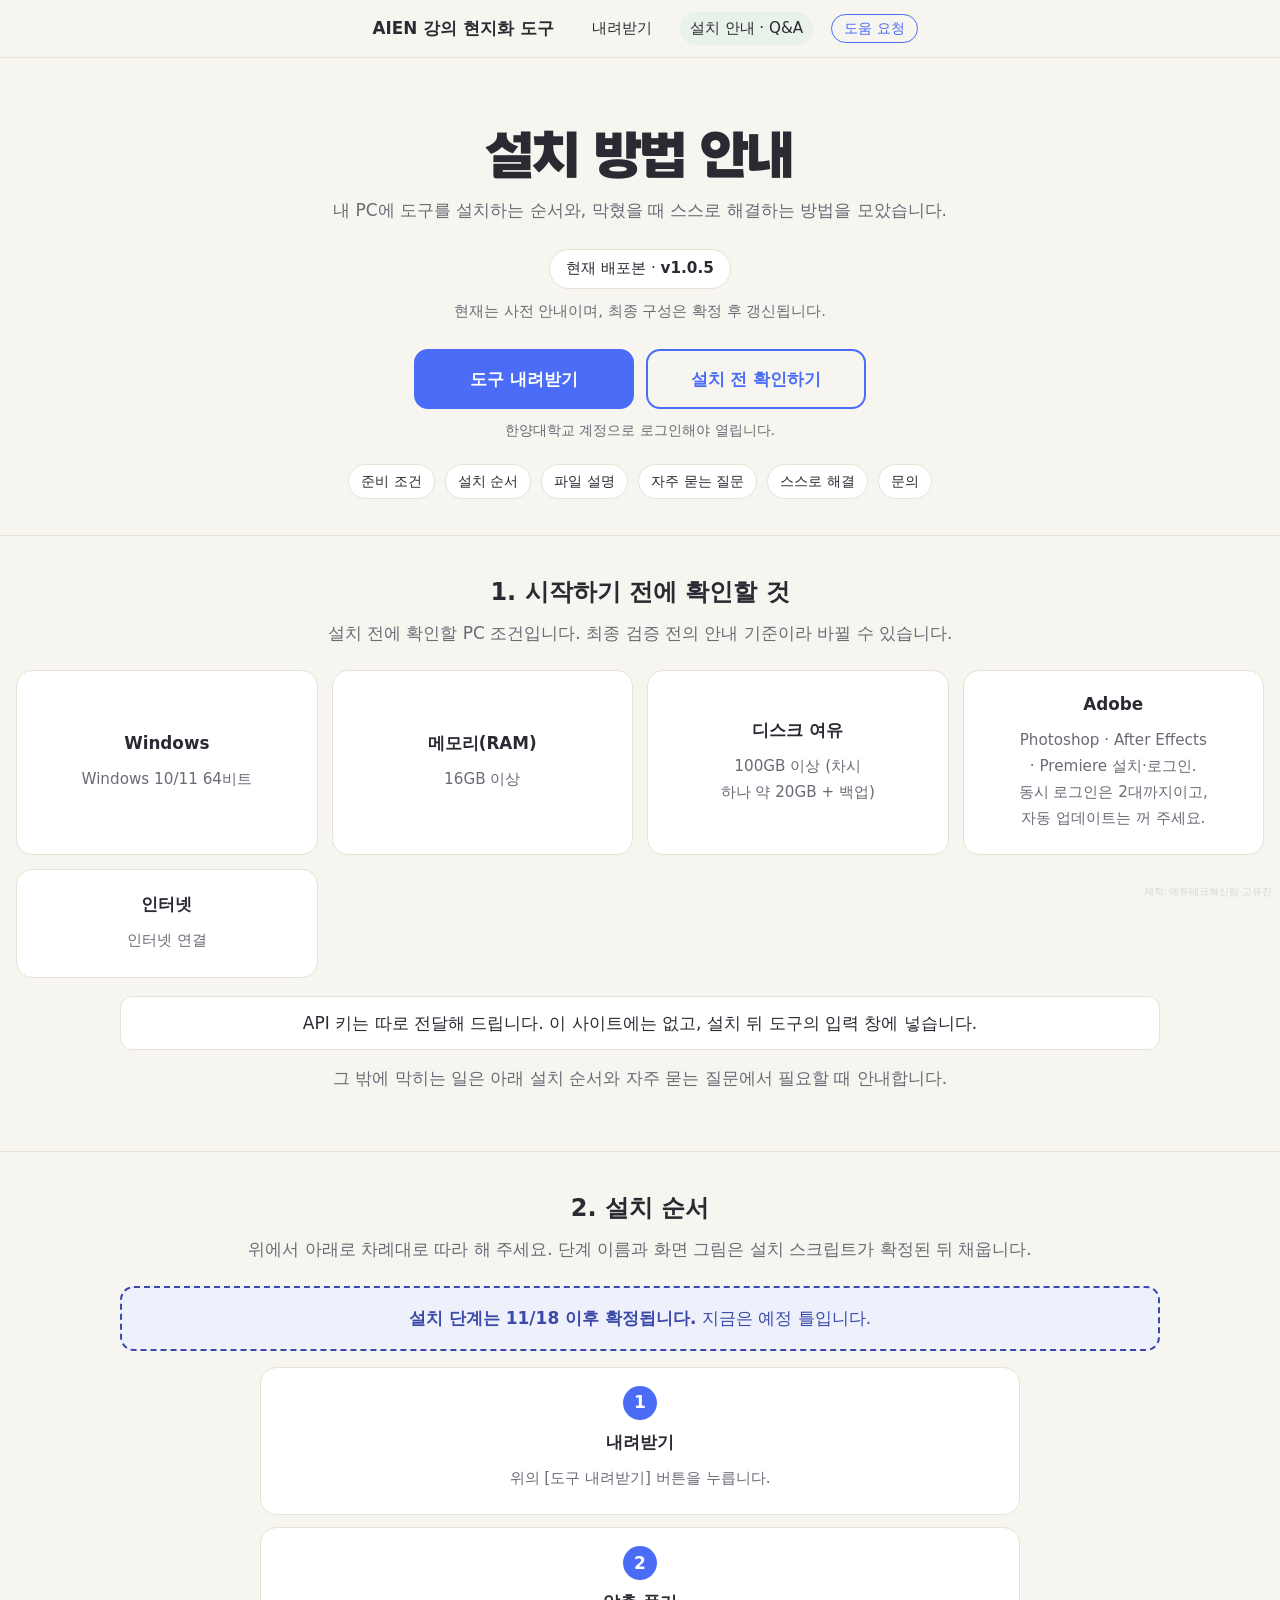
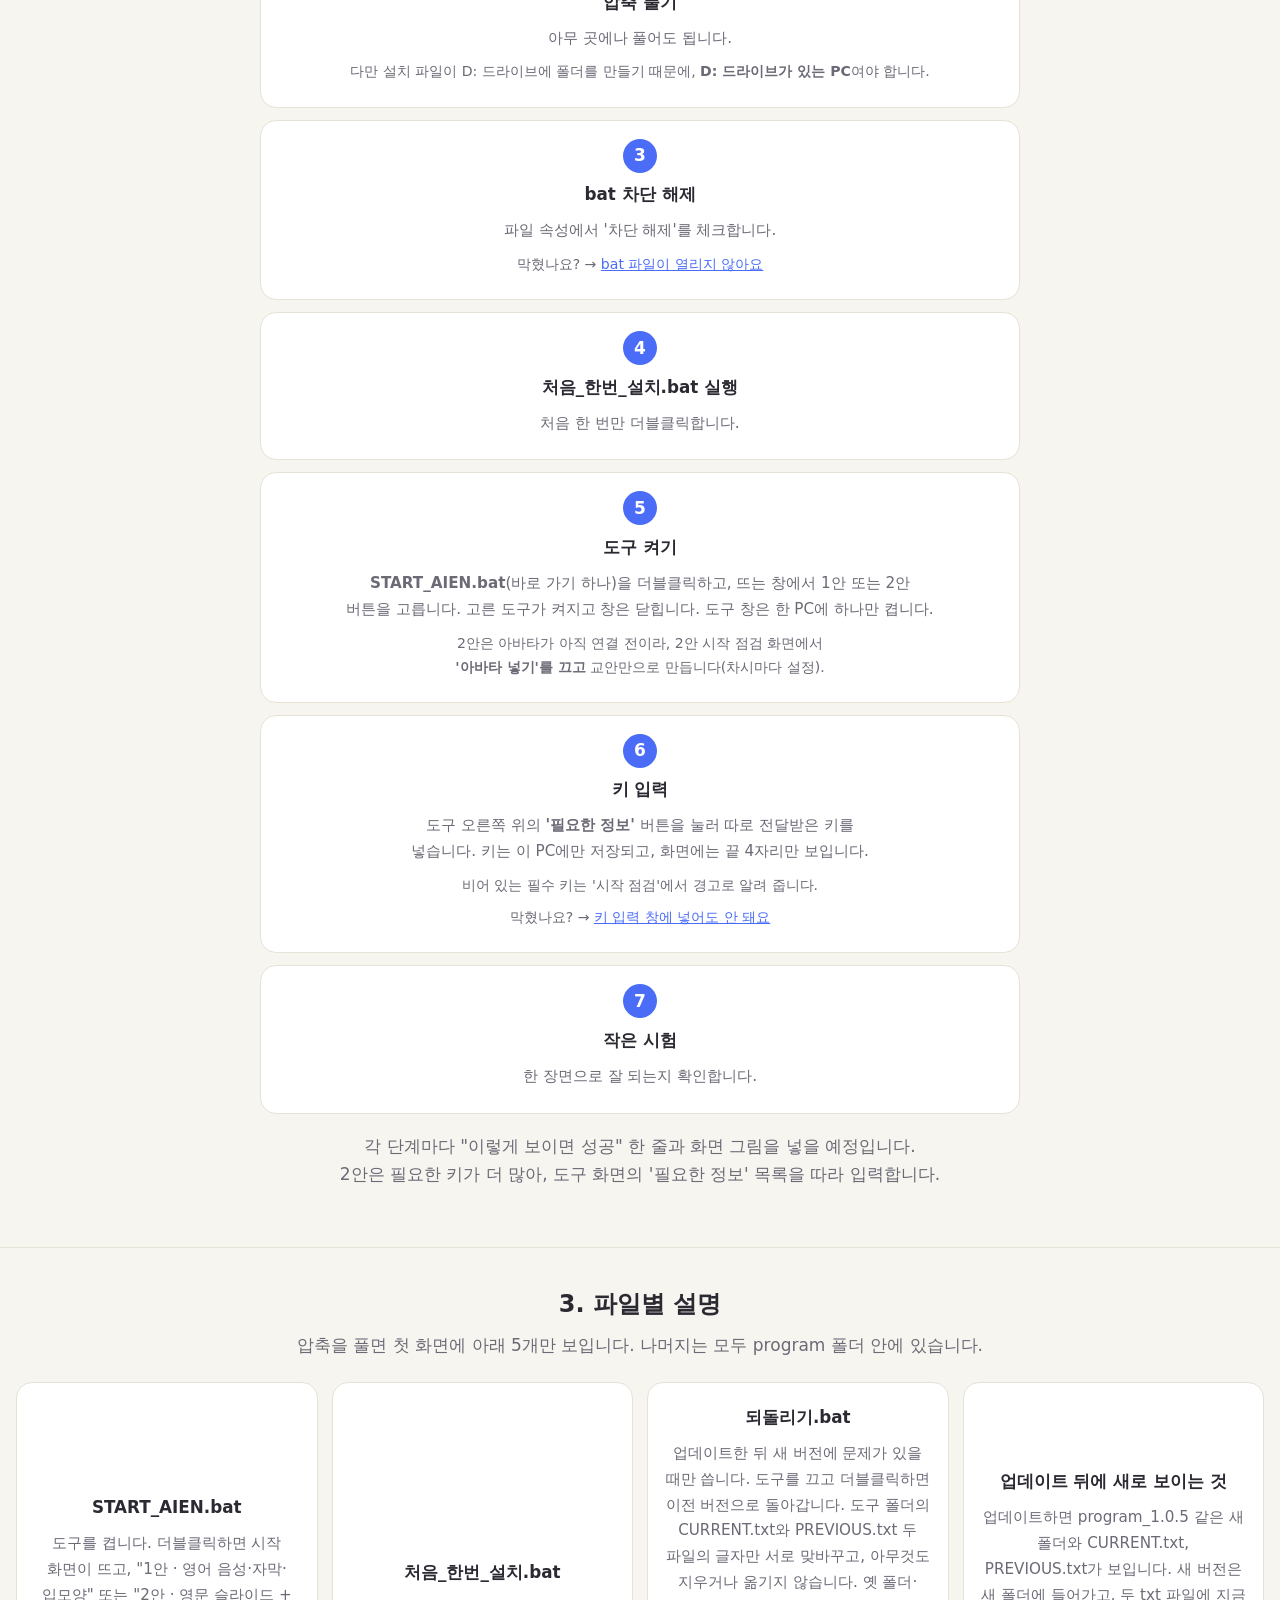
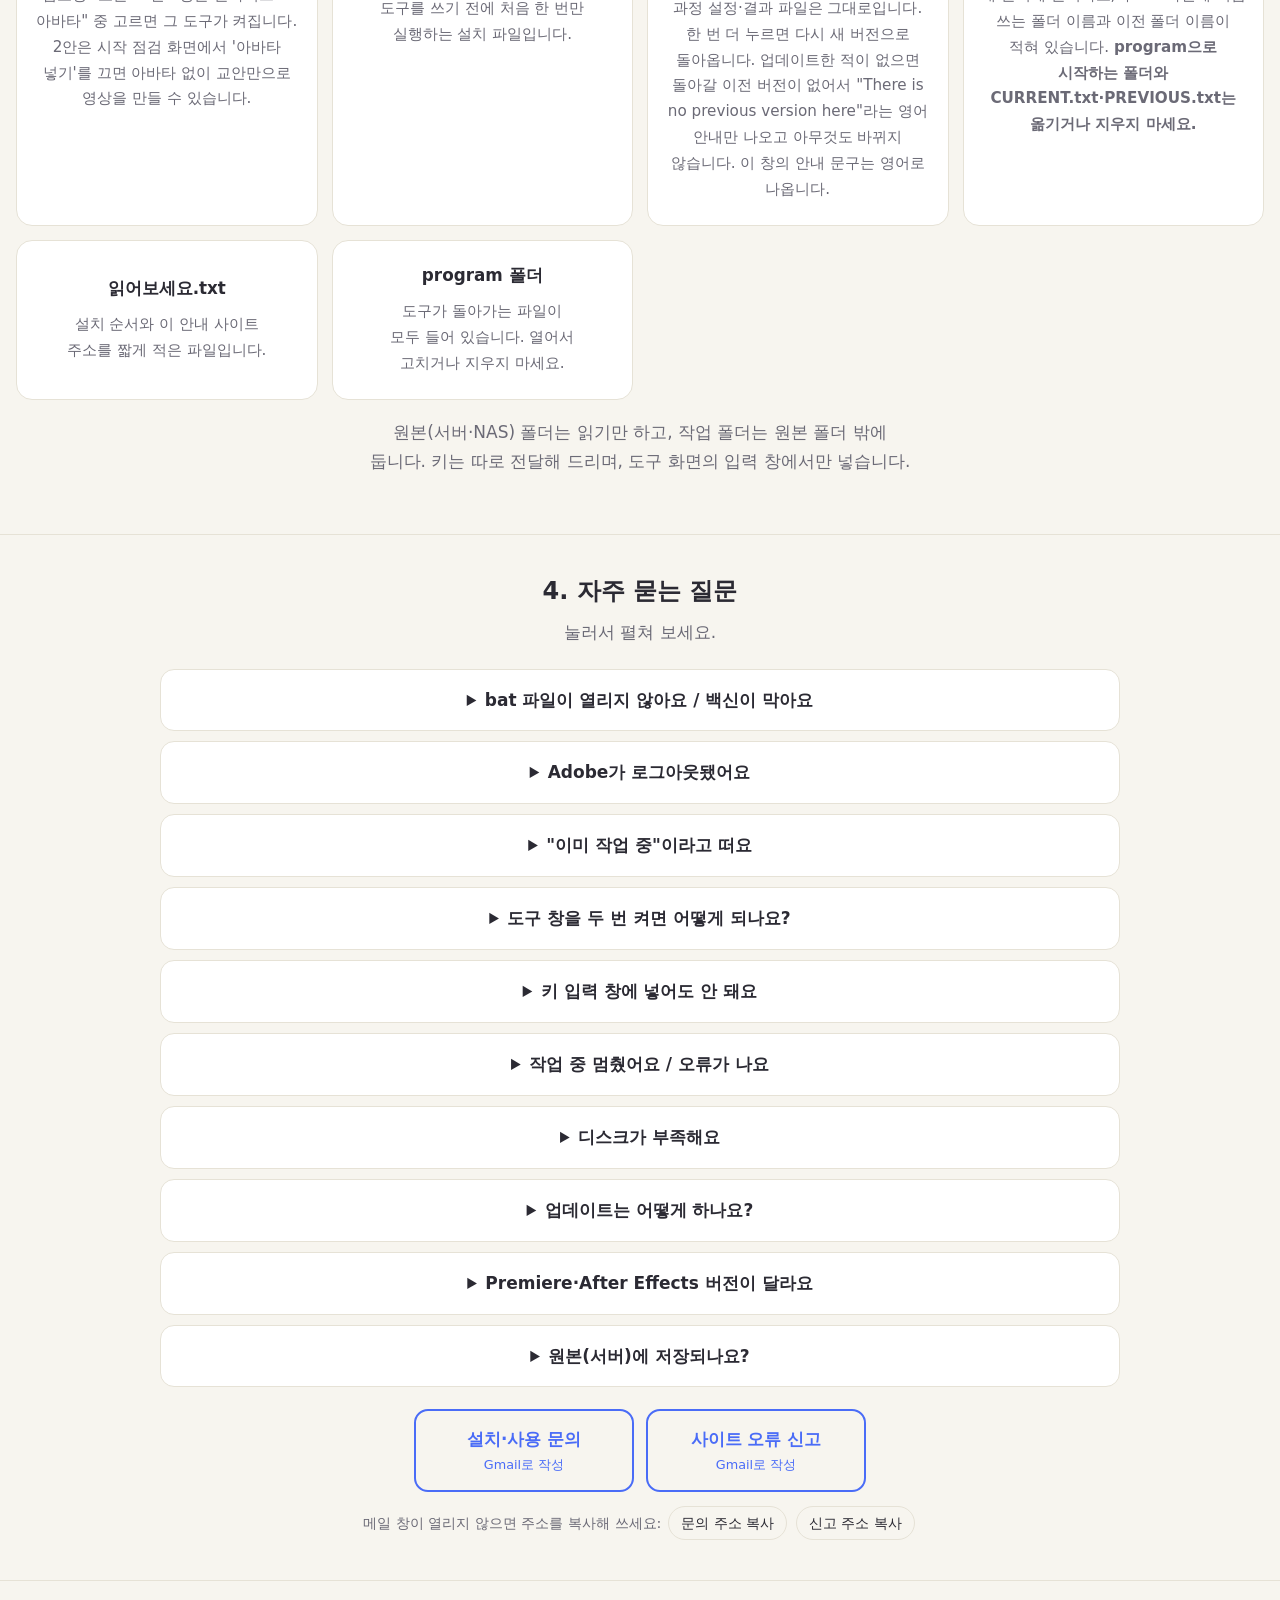
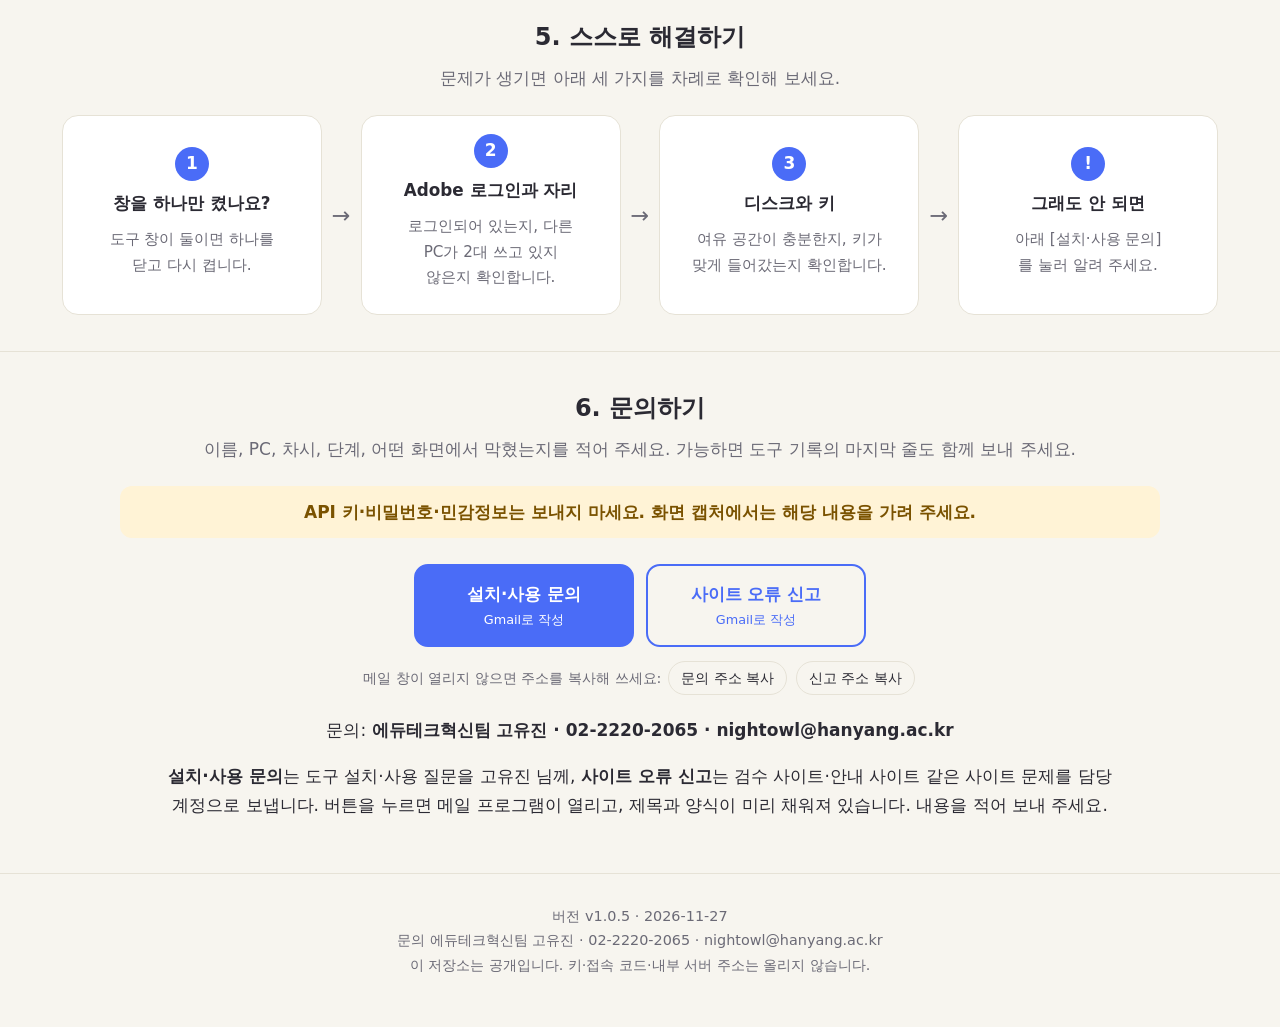
==== commit 98c54cdc: "Clarify rollback and update behavior wording for 1.0.5 Co-Authored-By: Claude Sonnet 5.5 <noreply@an" ====
--- a/docs/guide.html
+++ b/docs/guide.html
@@ -69,7 +69,7 @@
   <div class="grid">
     <div class="card"><h3>START_AIEN.bat</h3><p>도구를 켭니다. 더블클릭하면 시작 화면이 뜨고, "1안 · 영어 음성·자막·입모양" 또는 "2안 · 영문 슬라이드 + 아바타" 중 고르면 그 도구가 켜집니다. 2안은 시작 점검 화면에서 '아바타 넣기'를 끄면 아바타 없이 교안만으로 영상을 만들 수 있습니다.</p></div>
     <div class="card"><h3>처음_한번_설치.bat</h3><p>도구를 쓰기 전에 처음 한 번만 실행하는 설치 파일입니다.</p></div>
-    <div class="card"><h3>되돌리기.bat</h3><p>업데이트한 뒤 새 버전에 문제가 있을 때만 씁니다. 도구를 끄고 더블클릭하면 이전 버전으로 돌아갑니다. 도구 폴더의 CURRENT.txt와 PREVIOUS.txt 두 파일의 글자만 서로 맞바꾸고, 다른 것은 바꾸지 않습니다. 한 번 더 누르면 다시 새 버전으로 돌아옵니다.</p></div>
+    <div class="card"><h3>되돌리기.bat</h3><p>업데이트한 뒤 새 버전에 문제가 있을 때만 씁니다. 도구를 끄고 더블클릭하면 이전 버전으로 돌아갑니다. 도구 폴더의 CURRENT.txt와 PREVIOUS.txt 두 파일의 글자만 서로 맞바꾸고, 아무것도 지우거나 옮기지 않습니다. 옛 폴더·과정 설정·결과 파일은 그대로입니다. 한 번 더 누르면 다시 새 버전으로 돌아옵니다. 업데이트한 적이 없으면 돌아갈 이전 버전이 없어서 "There is no previous version here"라는 영어 안내만 나오고 아무것도 바뀌지 않습니다. 이 창의 안내 문구는 영어로 나옵니다.</p></div>
     <div class="card"><h3>업데이트 뒤에 새로 보이는 것</h3><p>업데이트하면 program_1.0.5 같은 새 폴더와 CURRENT.txt, PREVIOUS.txt가 보입니다. 새 버전은 새 폴더에 들어가고, 두 txt 파일에 지금 쓰는 폴더 이름과 이전 폴더 이름이 적혀 있습니다. <b>program으로 시작하는 폴더와 CURRENT.txt·PREVIOUS.txt는 옮기거나 지우지 마세요.</b></p></div>
     <div class="card"><h3>읽어보세요.txt</h3><p>설치 순서와 이 안내 사이트 주소를 짧게 적은 파일입니다.</p></div>
     <div class="card"><h3>program 폴더</h3><p>도구가 돌아가는 파일이 모두 들어 있습니다. 열어서 고치거나 지우지 마세요.</p></div>
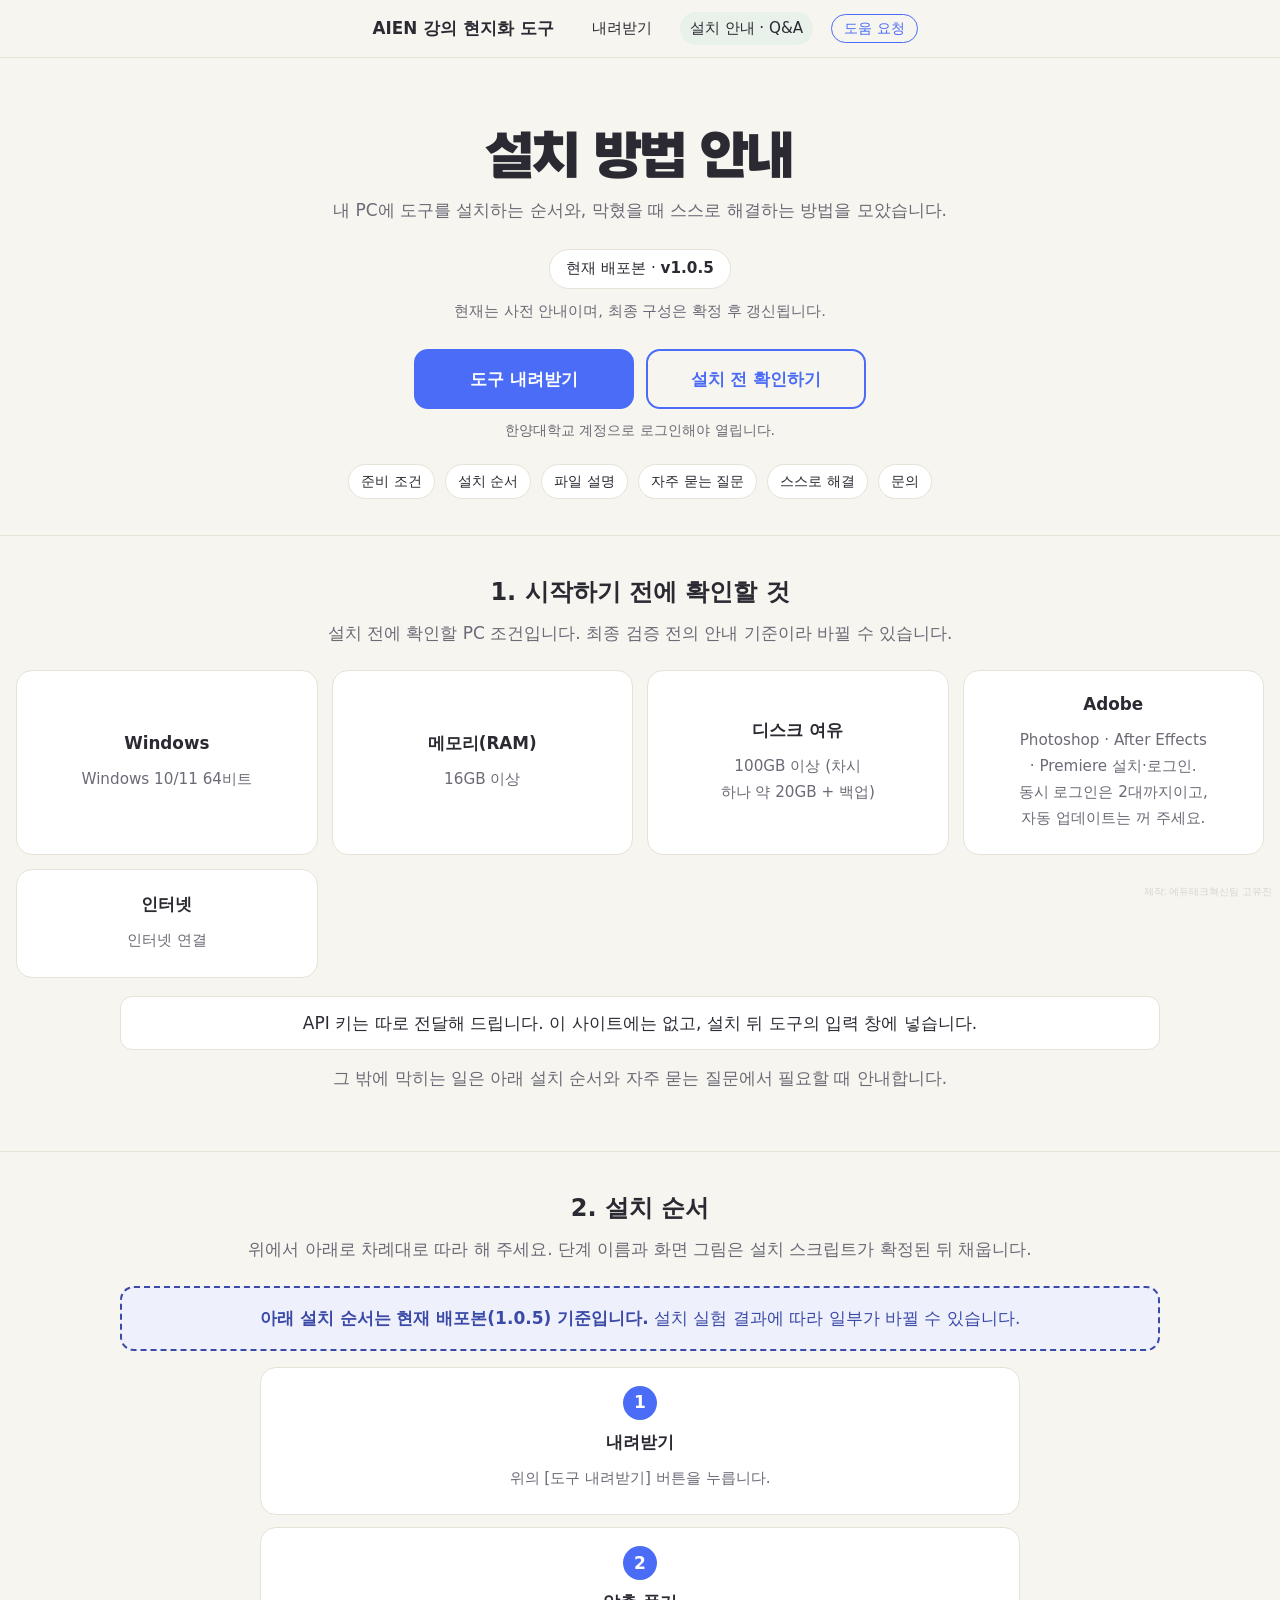
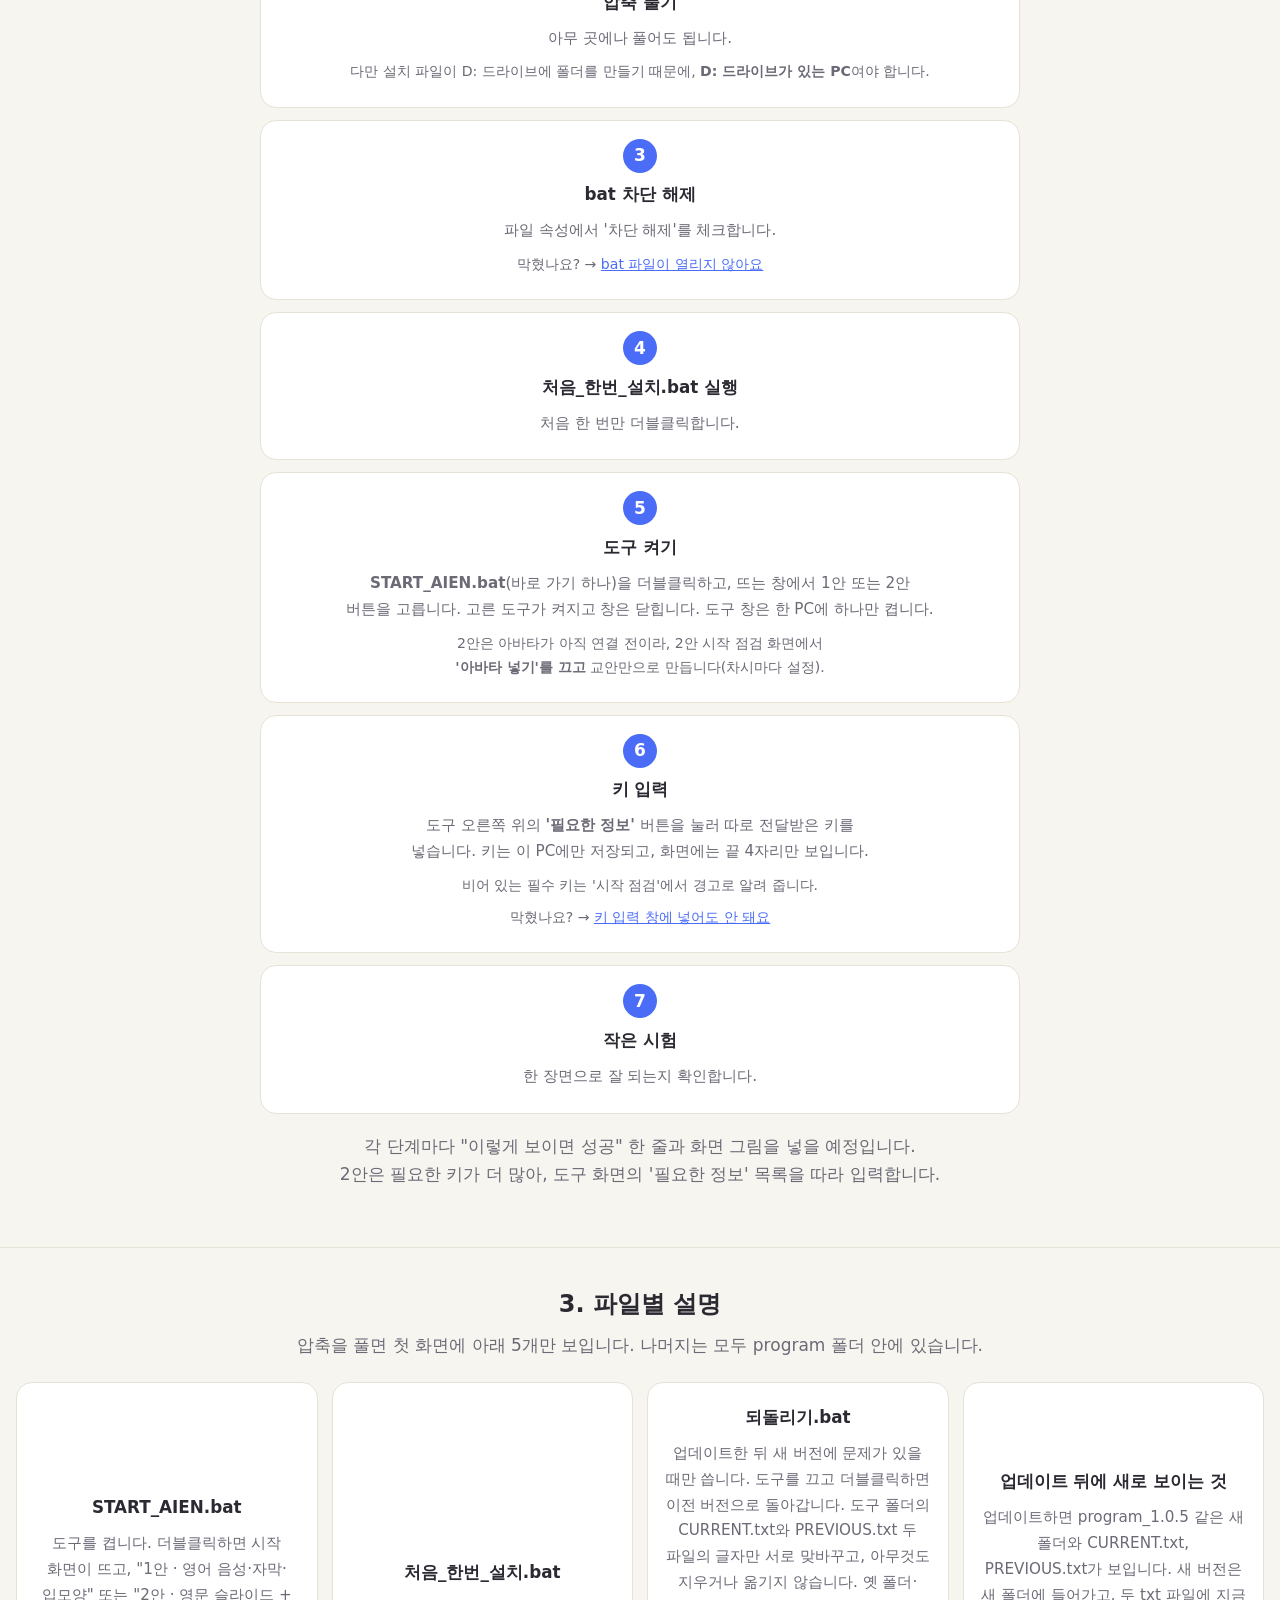
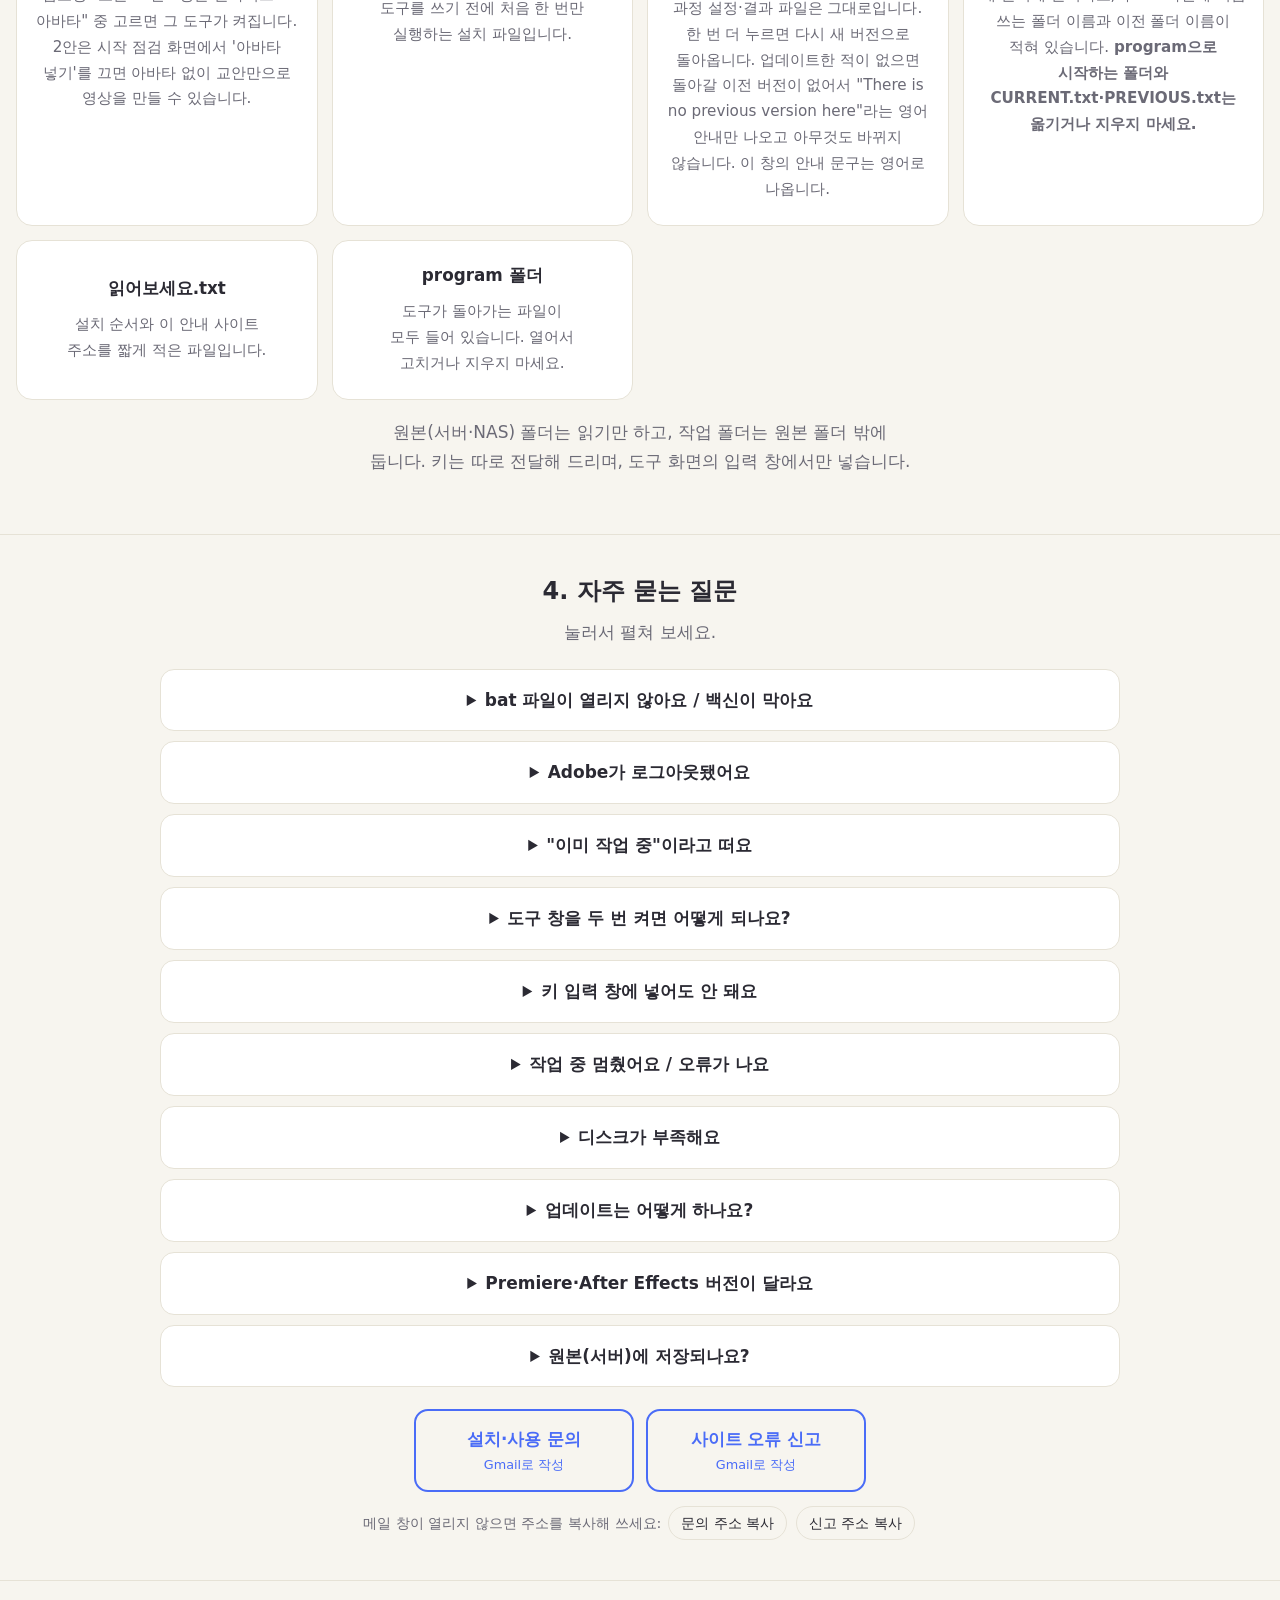
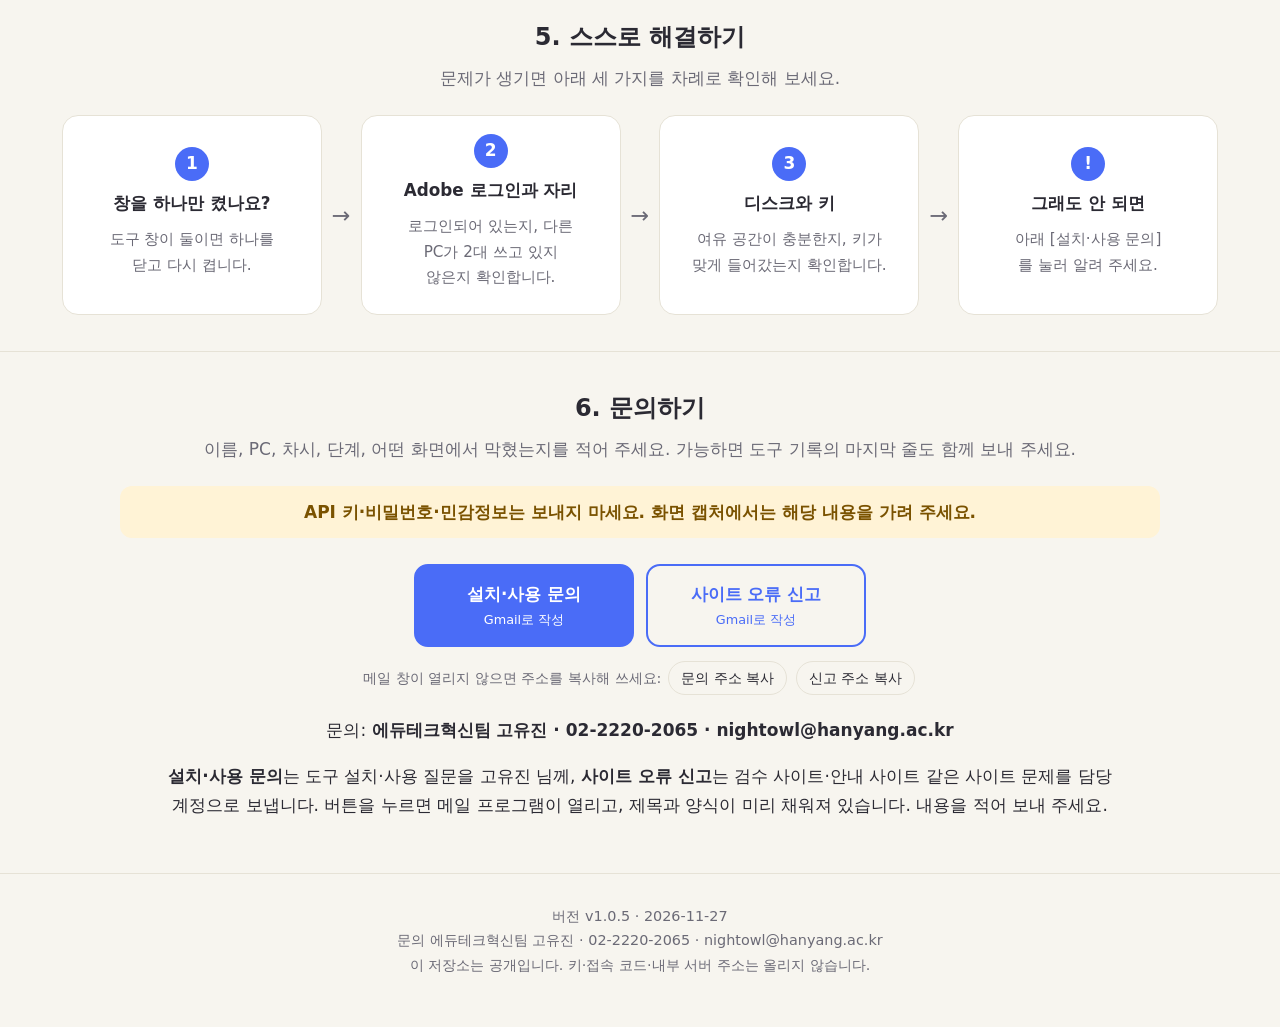
==== commit 8a1784f2: "Reword install-steps notice on guide page Co-Authored-By: Claude Sonnet 5.5 <noreply@anthropic.com>" ====
--- a/docs/guide.html
+++ b/docs/guide.html
@@ -50,7 +50,7 @@
 <section id="steps"><div class="wrap">
   <h2>2. 설치 순서</h2>
   <p class="lead">위에서 아래로 차례대로 따라 해 주세요. 단계 이름과 화면 그림은 설치 스크립트가 확정된 뒤 채웁니다.</p>
-  <div class="box-todo" style="margin-bottom:16px"><b>설치 단계는 11/18 이후 확정됩니다.</b> 지금은 예정 틀입니다.</div>
+  <div class="box-todo" style="margin-bottom:16px"><b>아래 설치 순서는 현재 배포본(1.0.5) 기준입니다.</b> 설치 실험 결과에 따라 일부가 바뀔 수 있습니다.</div>
   <ol class="steps">
     <li class="card"><span class="num">1</span><h3>내려받기</h3><p>위의 [도구 내려받기] 버튼을 누릅니다.</p></li>
     <li class="card"><span class="num">2</span><h3>압축 풀기</h3><p>아무 곳에나 풀어도 됩니다.</p><p class="stuck">다만 설치 파일이 D: 드라이브에 폴더를 만들기 때문에, <b>D: 드라이브가 있는 PC</b>여야 합니다.</p></li>
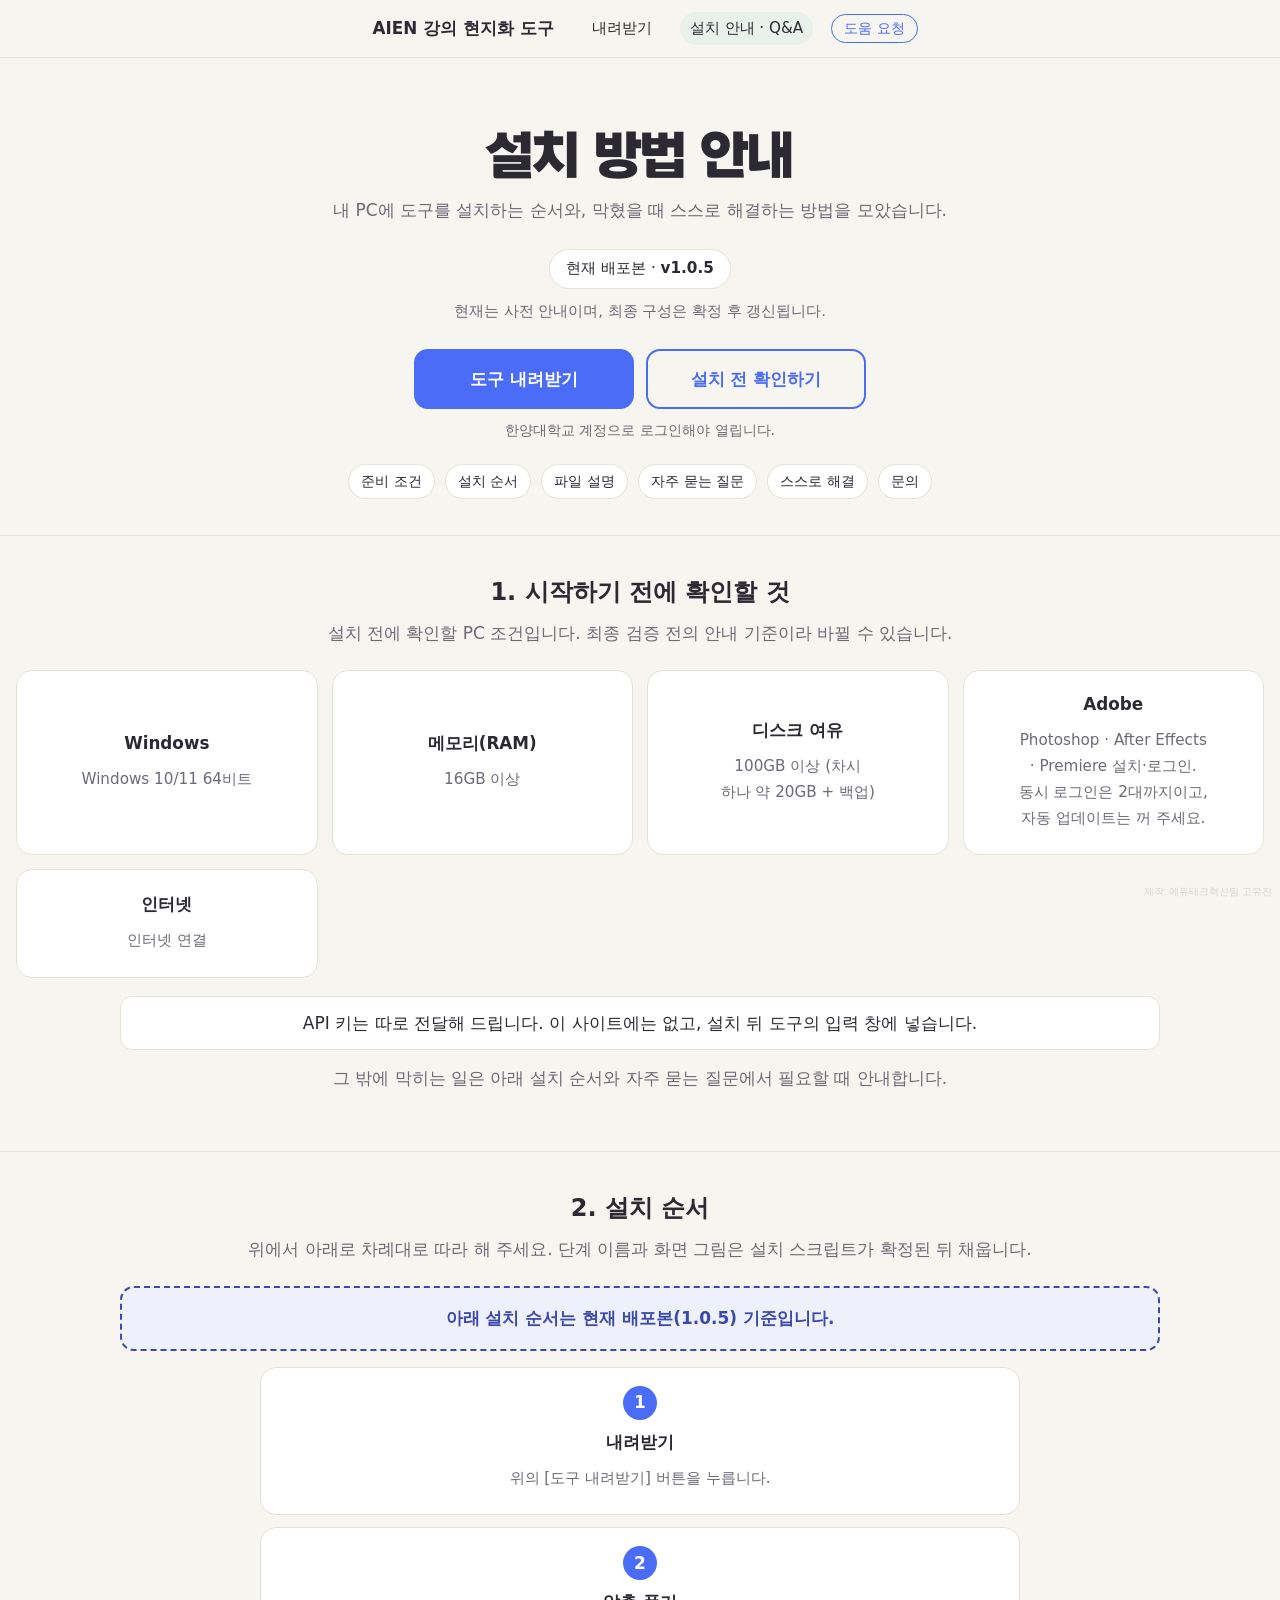
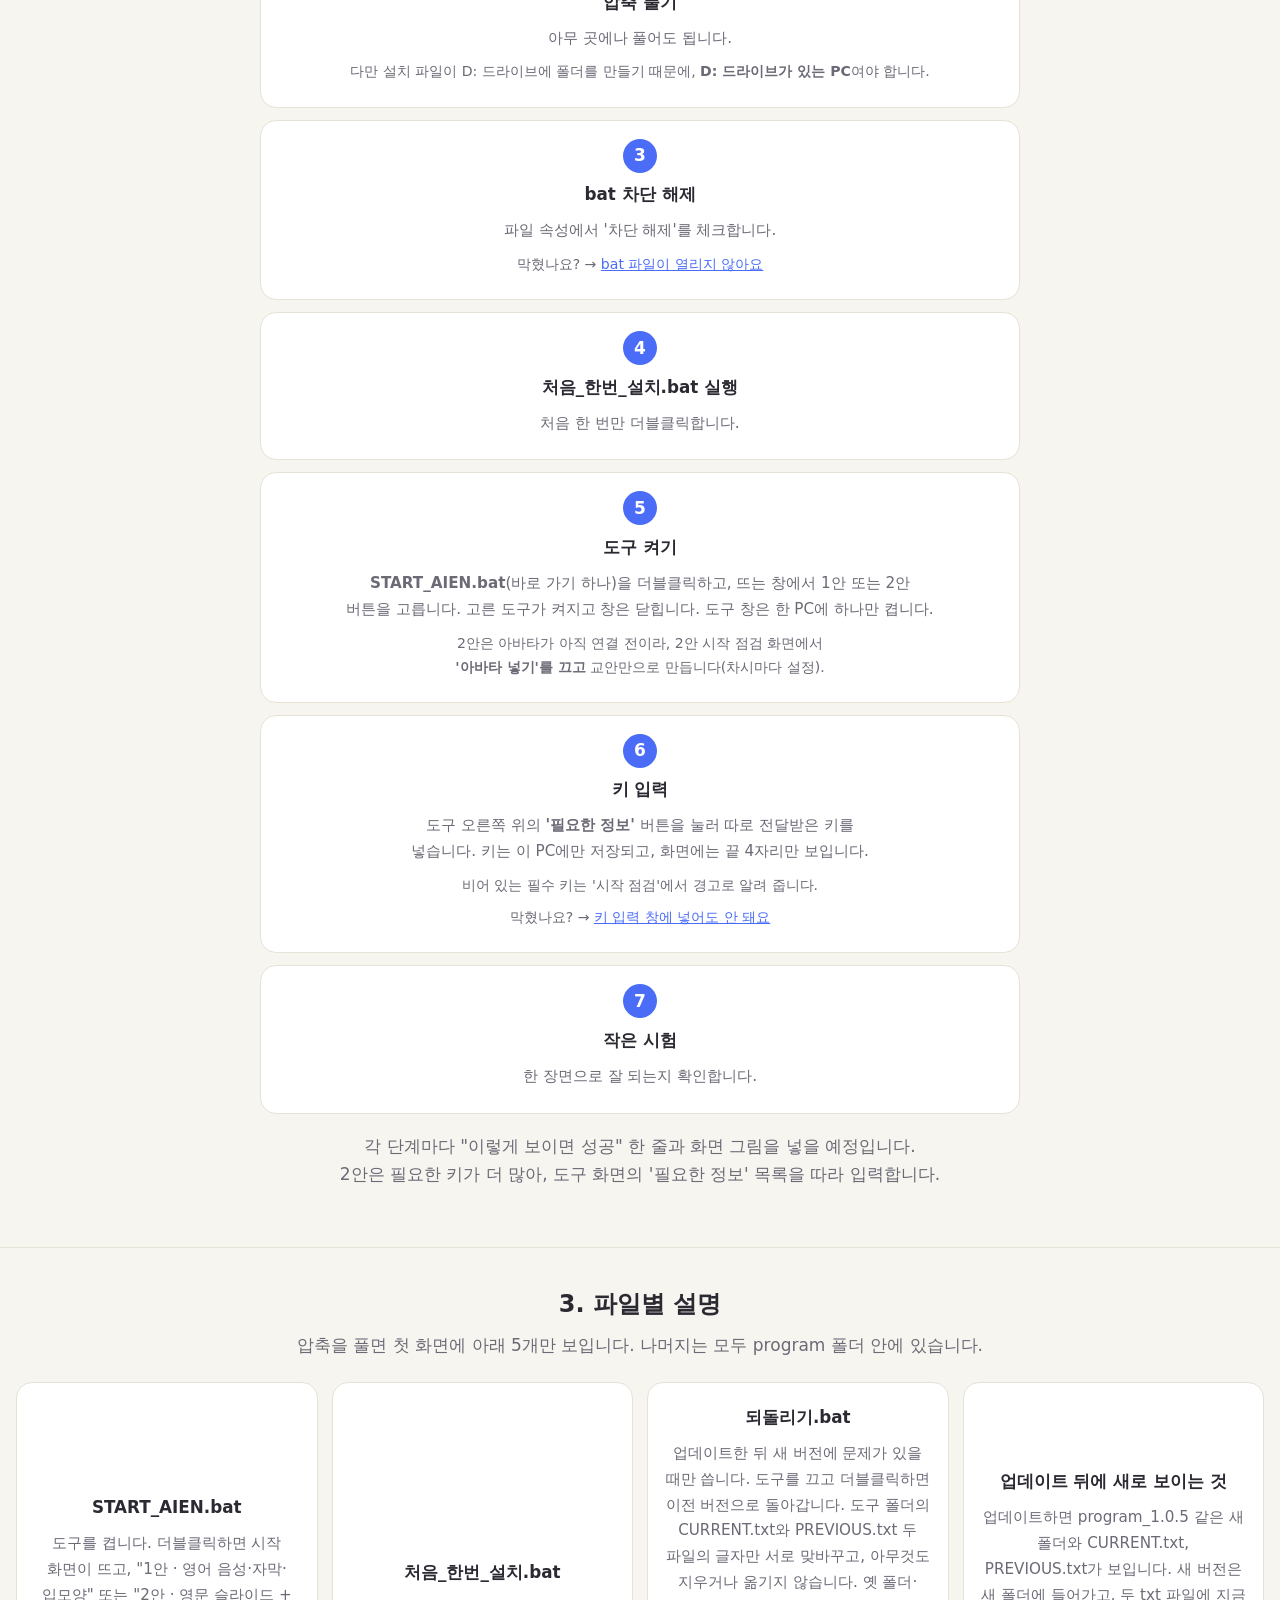
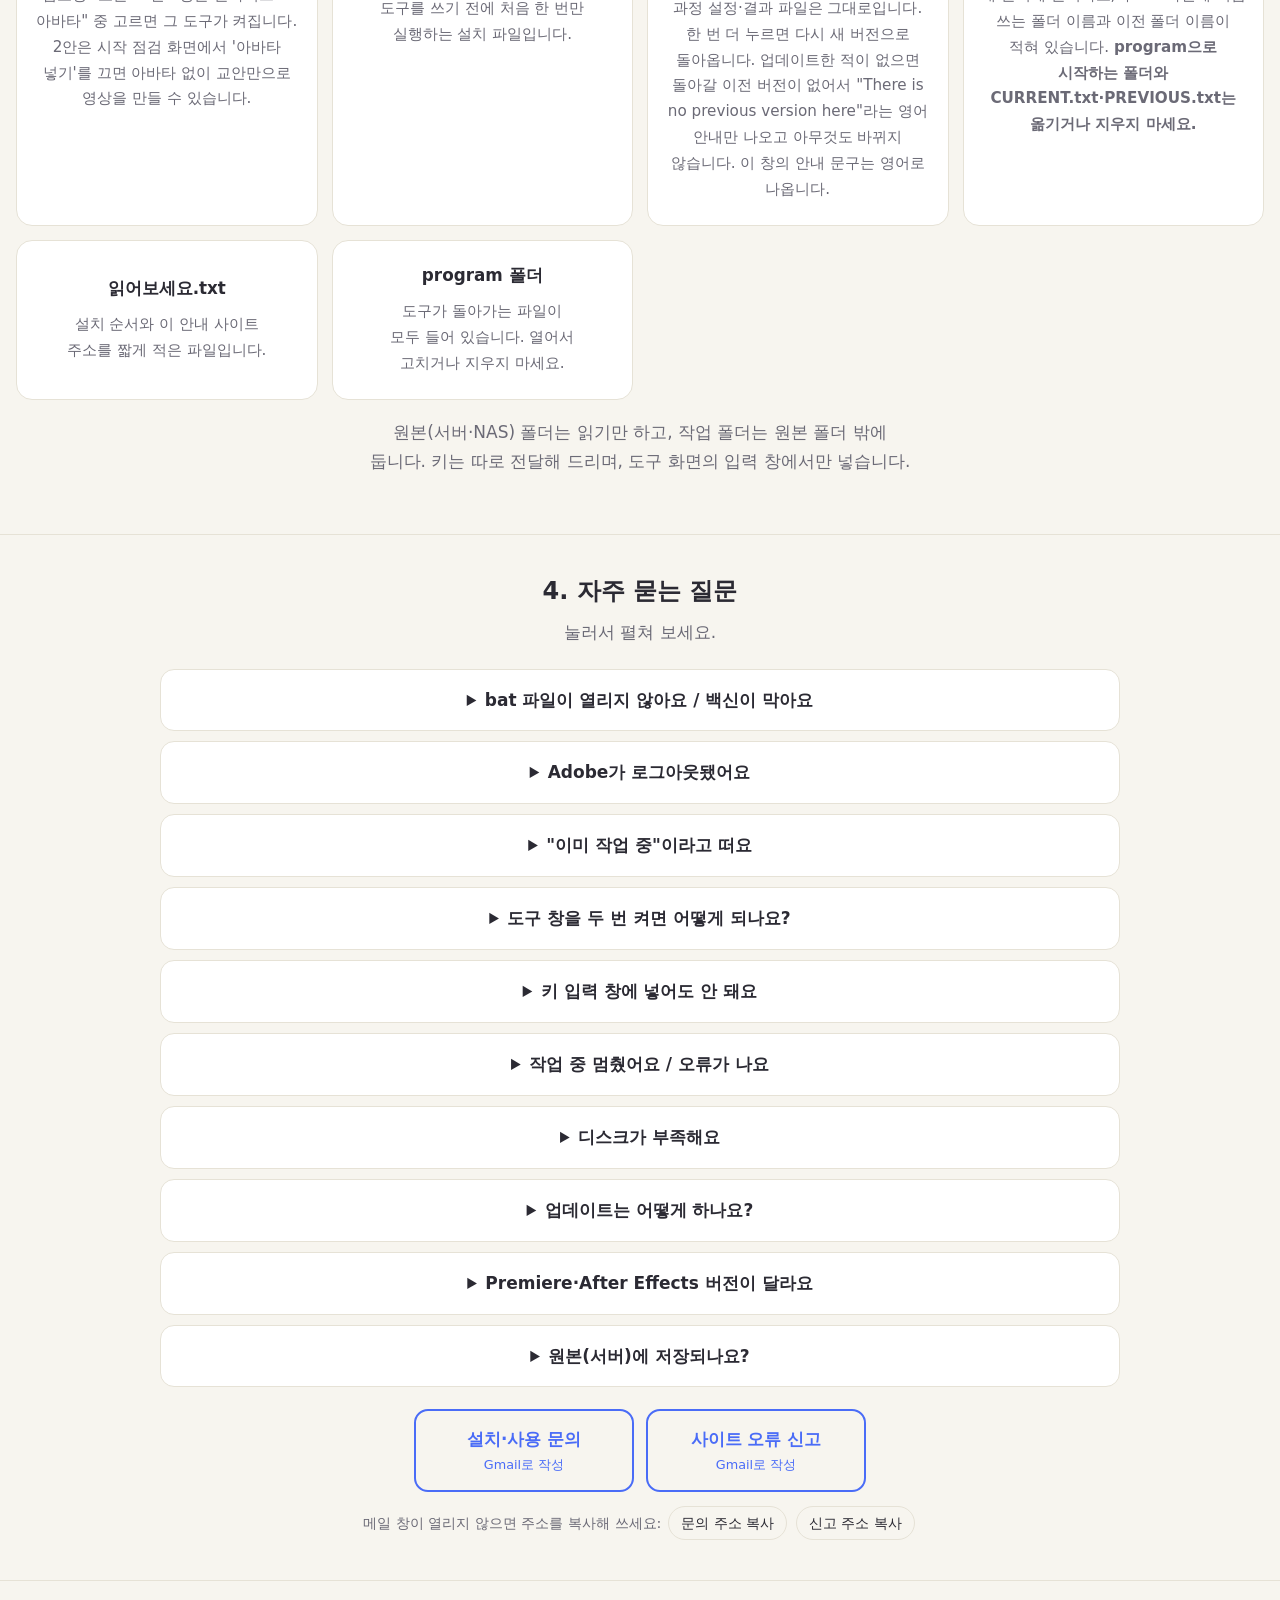
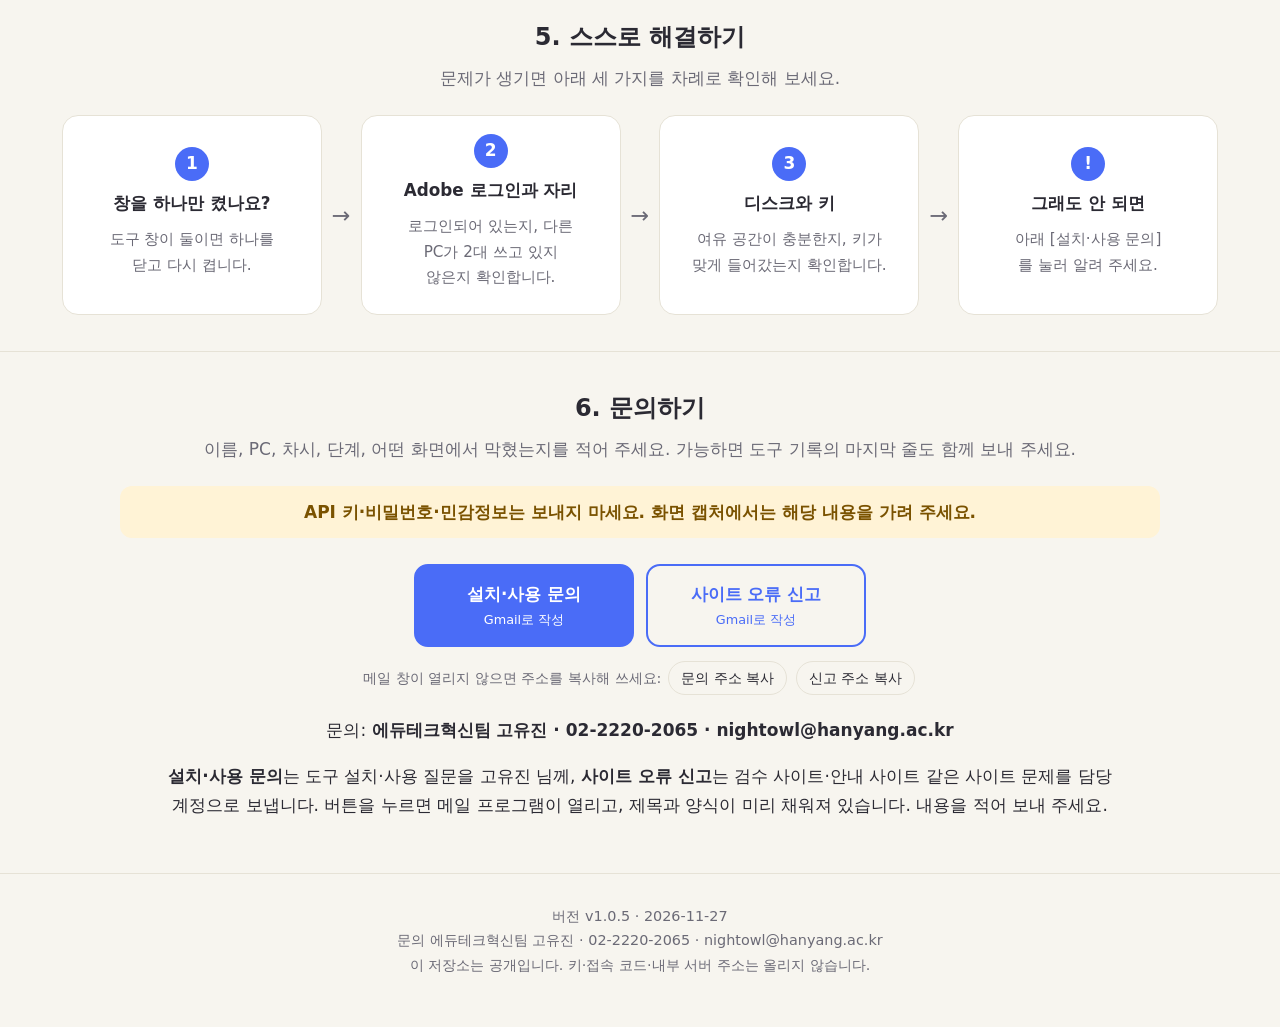
==== commit 03531f3b: "Remove experiment note from install-steps notice Co-Authored-By: Claude Sonnet 5.5 <noreply@anthropi" ====
--- a/docs/guide.html
+++ b/docs/guide.html
@@ -50,7 +50,7 @@
 <section id="steps"><div class="wrap">
   <h2>2. 설치 순서</h2>
   <p class="lead">위에서 아래로 차례대로 따라 해 주세요. 단계 이름과 화면 그림은 설치 스크립트가 확정된 뒤 채웁니다.</p>
-  <div class="box-todo" style="margin-bottom:16px"><b>아래 설치 순서는 현재 배포본(1.0.5) 기준입니다.</b> 설치 실험 결과에 따라 일부가 바뀔 수 있습니다.</div>
+  <div class="box-todo" style="margin-bottom:16px"><b>아래 설치 순서는 현재 배포본(1.0.5) 기준입니다.</b></div>
   <ol class="steps">
     <li class="card"><span class="num">1</span><h3>내려받기</h3><p>위의 [도구 내려받기] 버튼을 누릅니다.</p></li>
     <li class="card"><span class="num">2</span><h3>압축 풀기</h3><p>아무 곳에나 풀어도 됩니다.</p><p class="stuck">다만 설치 파일이 D: 드라이브에 폴더를 만들기 때문에, <b>D: 드라이브가 있는 PC</b>여야 합니다.</p></li>
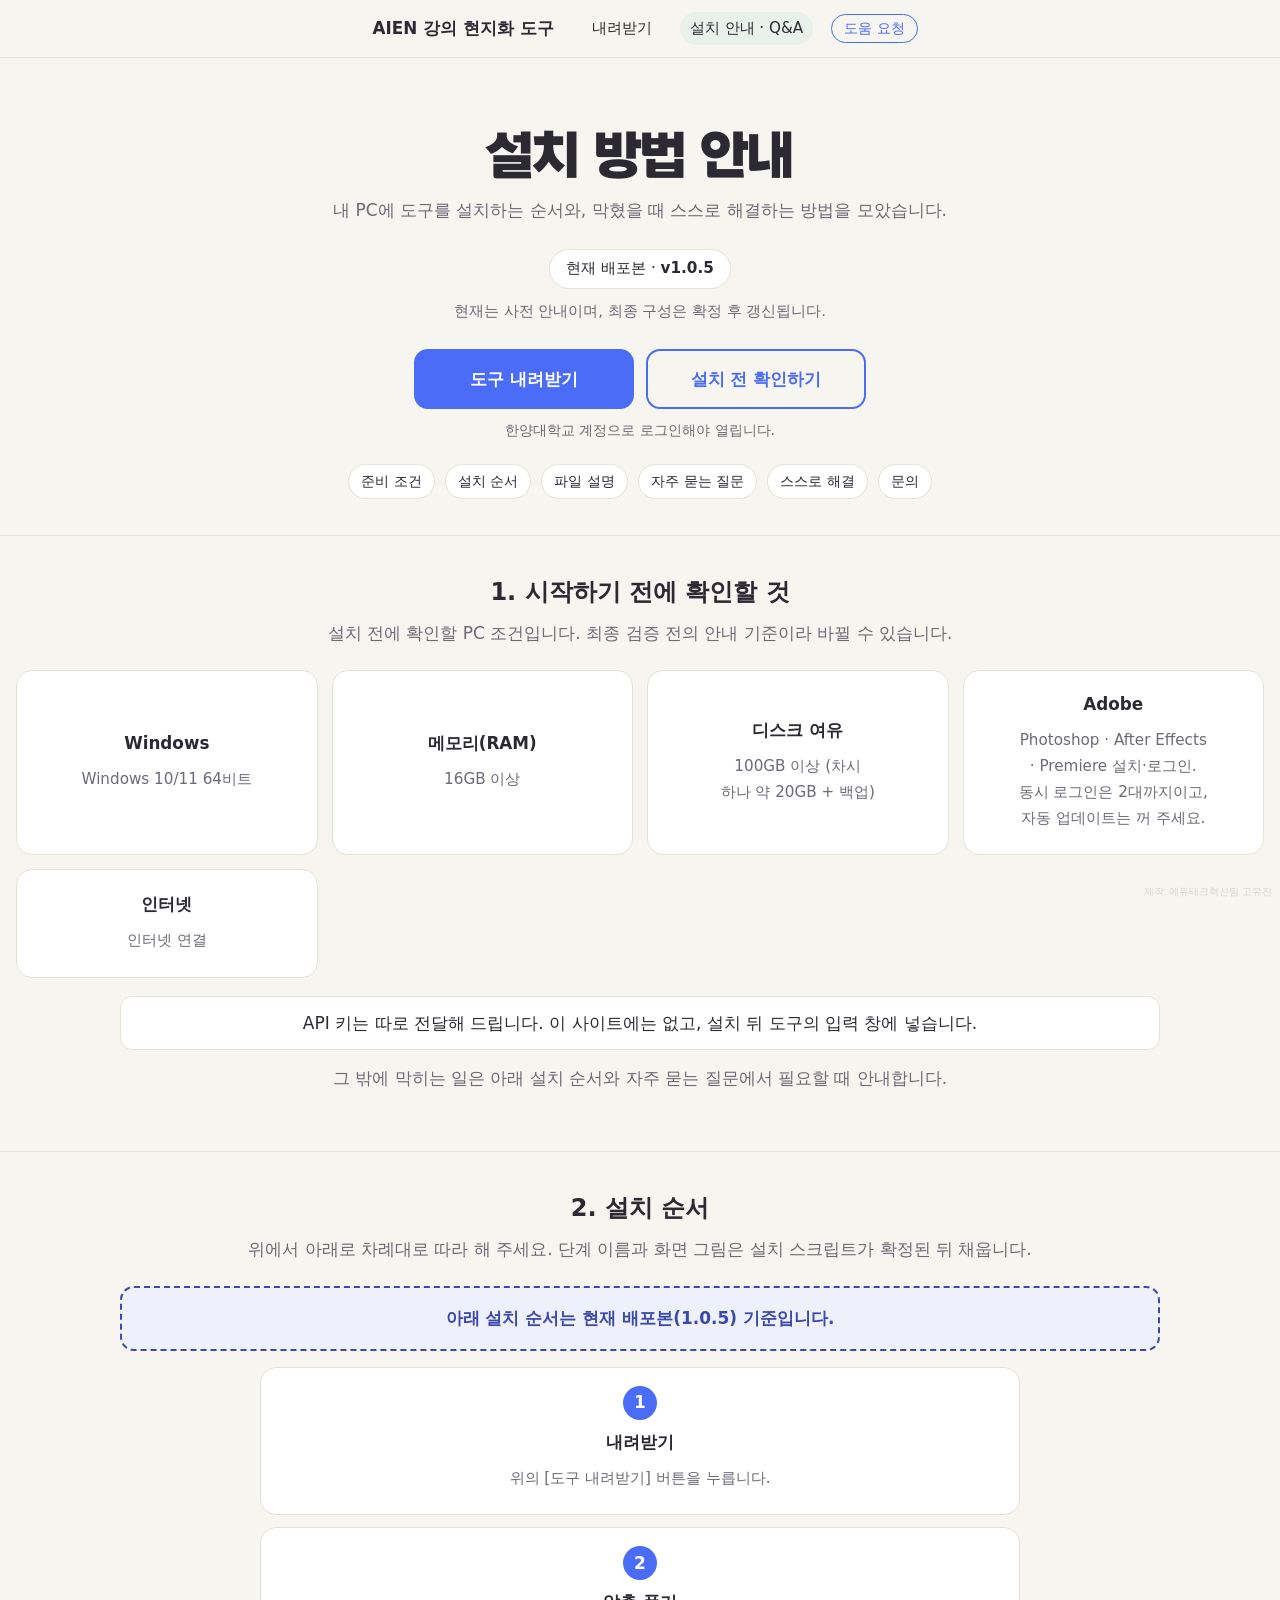
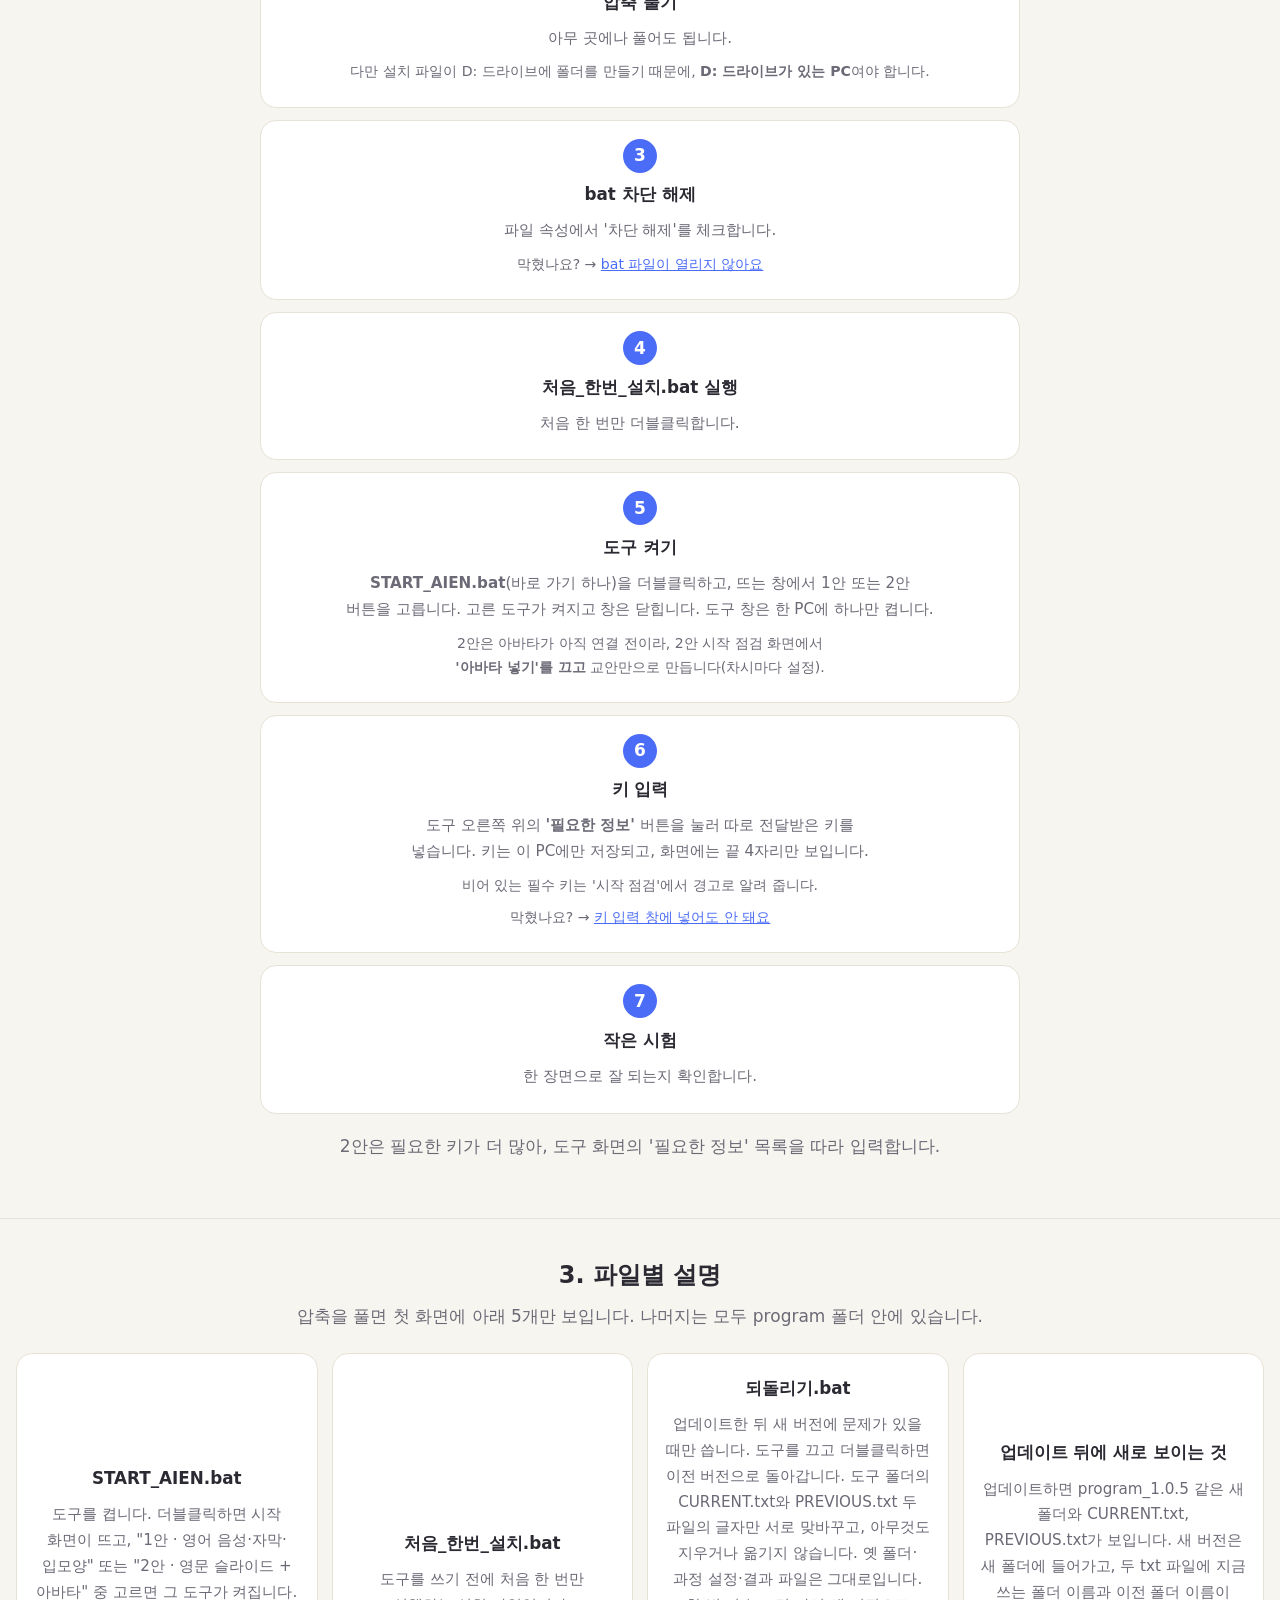
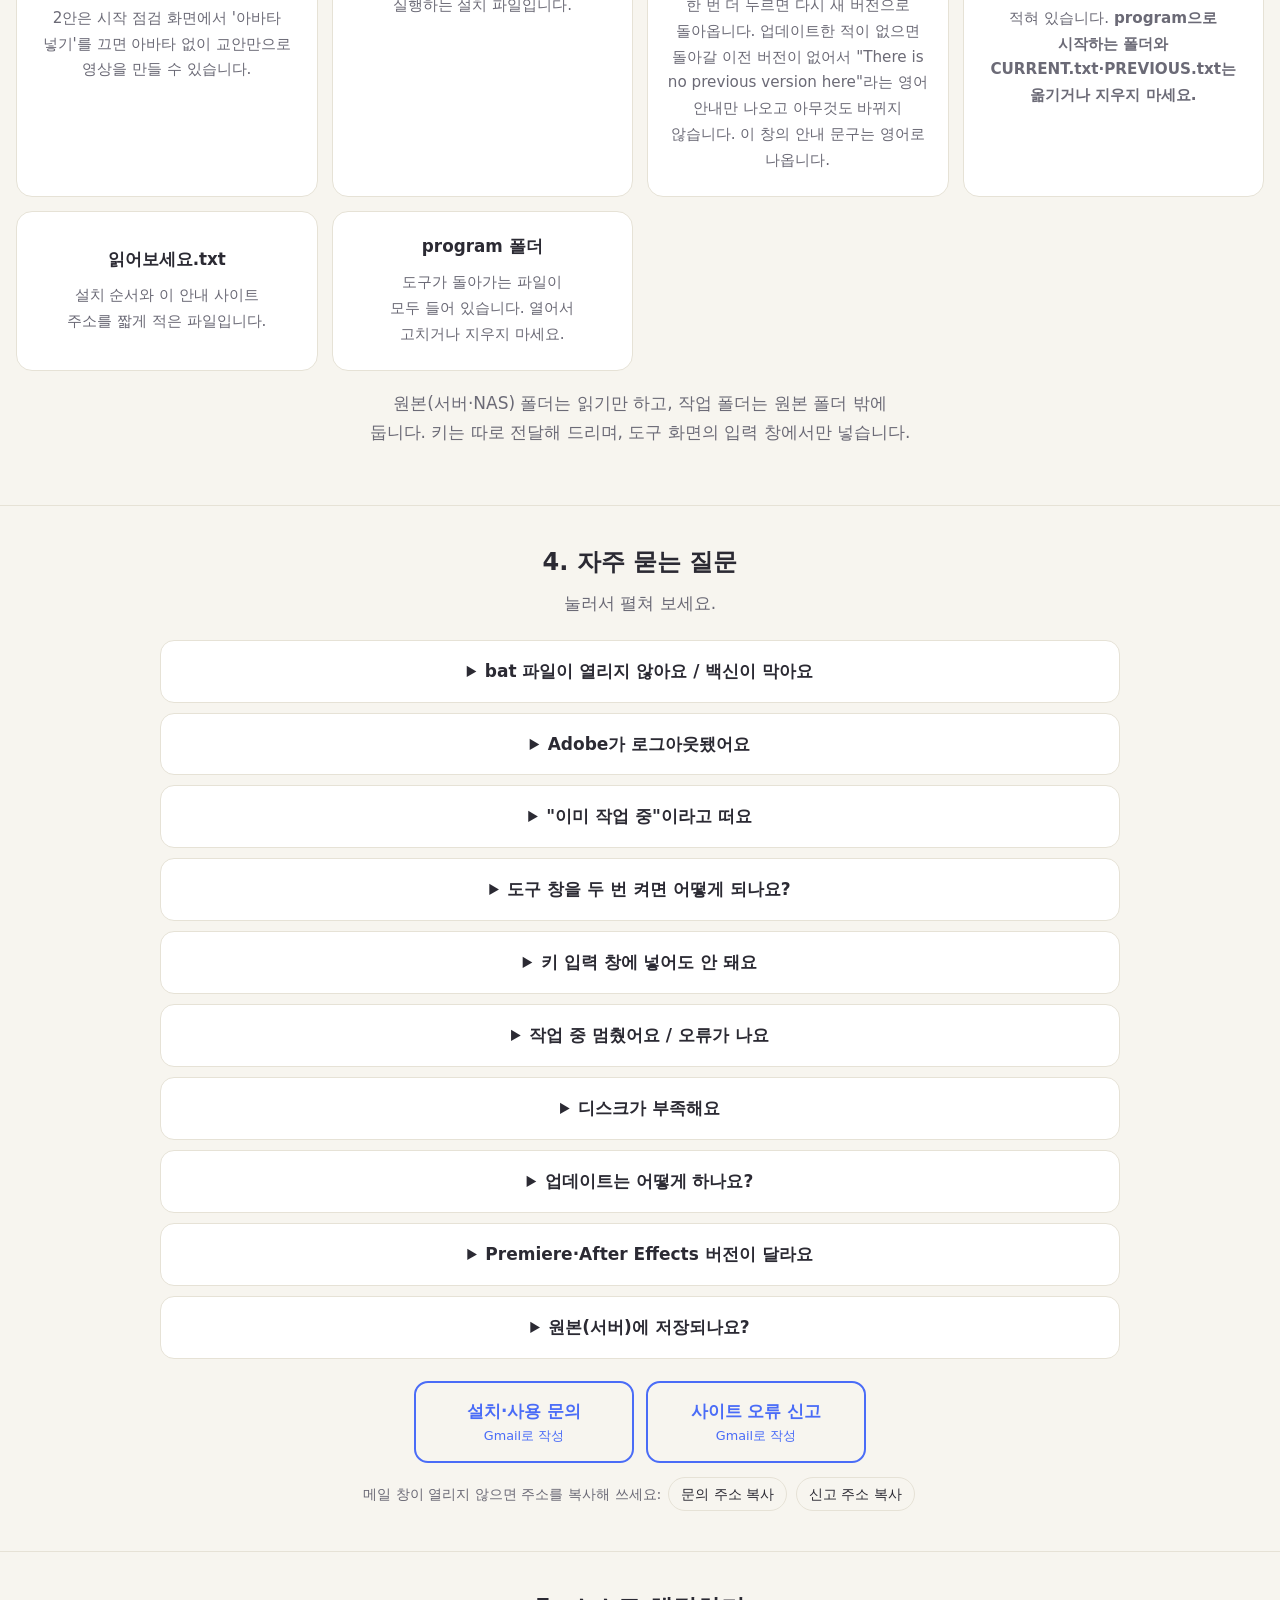
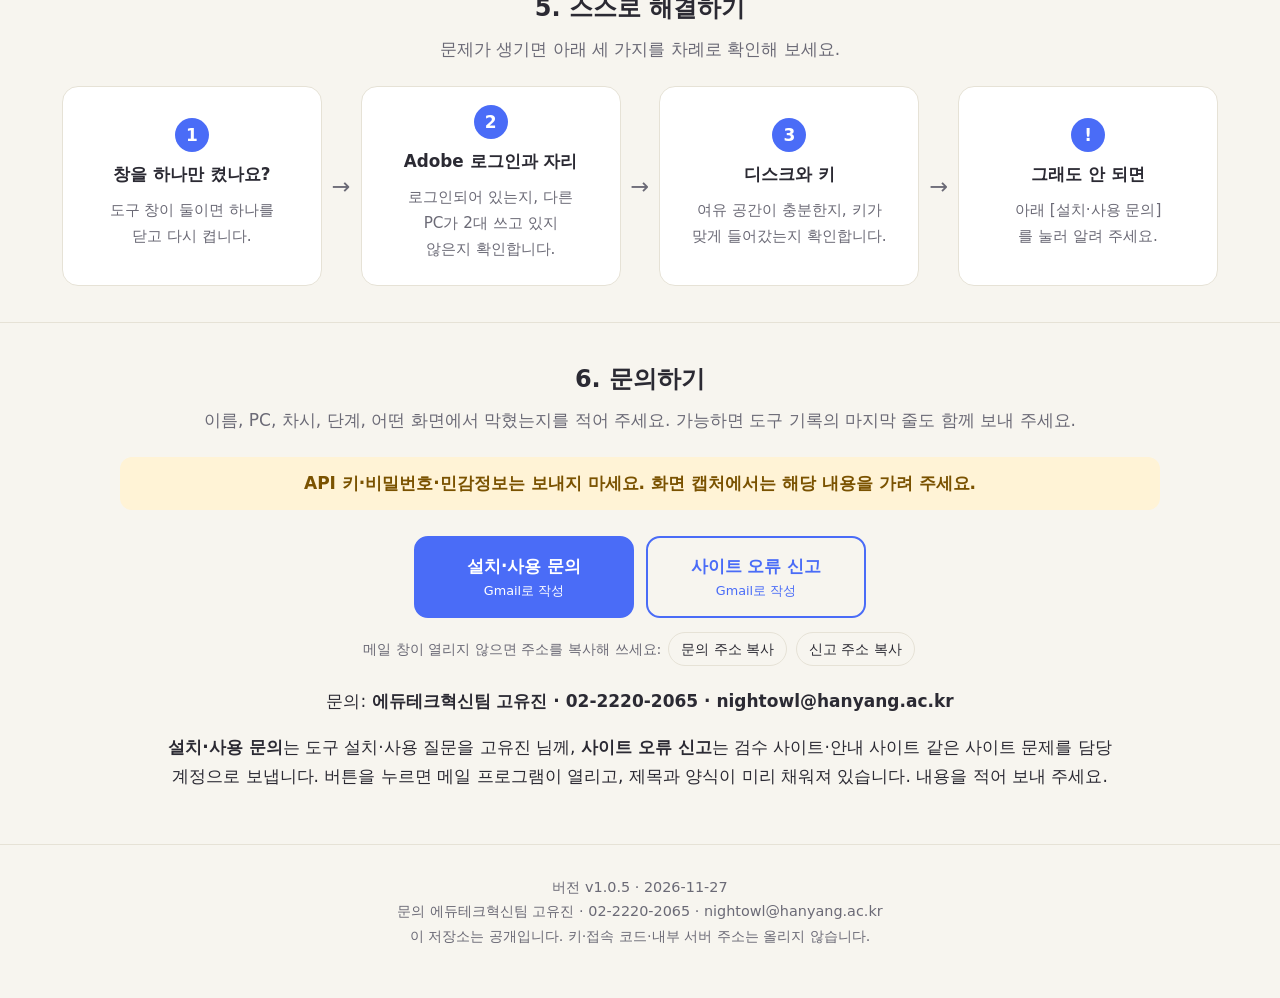
==== commit fa4ce883: "Remove pending/planned wording from guide page Co-Authored-By: Claude Sonnet 5.5 <noreply@anthropic." ====
--- a/docs/guide.html
+++ b/docs/guide.html
@@ -60,7 +60,7 @@
     <li class="card"><span class="num">6</span><h3>키 입력</h3><p>도구 오른쪽 위의 <b>'필요한 정보'</b> 버튼을 눌러 따로 전달받은 키를 넣습니다. 키는 이 PC에만 저장되고, 화면에는 끝 4자리만 보입니다.</p><p class="stuck">비어 있는 필수 키는 '시작 점검'에서 경고로 알려 줍니다.</p><p class="stuck">막혔나요? → <a href="#qa">키 입력 창에 넣어도 안 돼요</a></p></li>
     <li class="card"><span class="num">7</span><h3>작은 시험</h3><p>한 장면으로 잘 되는지 확인합니다.</p></li>
   </ol>
-  <p class="lead" style="margin-top:18px">각 단계마다 "이렇게 보이면 성공" 한 줄과 화면 그림을 넣을 예정입니다. 2안은 필요한 키가 더 많아, 도구 화면의 '필요한 정보' 목록을 따라 입력합니다.</p>
+  <p class="lead" style="margin-top:18px">2안은 필요한 키가 더 많아, 도구 화면의 '필요한 정보' 목록을 따라 입력합니다.</p>
 </div></section>
 
 <section id="files"><div class="wrap">
@@ -84,10 +84,10 @@
   <details><summary>"이미 작업 중"이라고 떠요</summary><p>다른 PC가 같은 차시를 열고 있다는 안내입니다. 화면 위에 띠가 뜨고 그 차시의 실행·저장 단추가 흐려져서, <b>실행과 저장은 할 수 없고</b> 보기·폴더 열기·문제 신고만 할 수 있습니다. 그 PC가 창을 닫거나 3분 동안 신호가 없으면 저절로 풀립니다. 차시를 나눠 작업해 주세요. 같은 차시 폴더를 여러 PC가 함께 쓸 때만 나타나고, PC마다 따로 설치해 각자 폴더를 쓰면 뜨지 않습니다.</p></details>
   <details><summary>도구 창을 두 번 켜면 어떻게 되나요?</summary><p>한 PC에는 창 하나만 켜 주세요. 서버가 둘 떠서 헷갈릴 수 있습니다.</p></details>
   <details><summary>키 입력 창에 넣어도 안 돼요</summary><p>전달받은 키를 다시 확인해 주세요. 앞뒤에 공백이 들어가지 않았는지, 어떤 서비스(Claude · ElevenLabs · sync.so)용 키인지도 확인해 주세요. 키는 도구 오른쪽 위의 '필요한 정보' 버튼에서 넣고, 화면에는 끝 4자리만 보입니다. 비어 있는 필수 키는 '시작 점검'에서 경고로 알려 줍니다.</p></details>
-  <details><summary>작업 중 멈췄어요 / 오류가 나요</summary><p>기록을 열어 마지막 부분을 확인하고, 설치·사용 문의로 알려 주세요. 차시·단계·마지막 줄을 함께 보내 주시면 빨리 도와 드릴 수 있습니다. <span class="todo">기록·복사 버튼 구현 확인 예정</span></p></details>
+  <details><summary>작업 중 멈췄어요 / 오류가 나요</summary><p>기록을 열어 마지막 부분을 확인하고, 설치·사용 문의로 알려 주세요. 차시·단계·마지막 줄을 함께 보내 주시면 빨리 도와 드릴 수 있습니다.</p></details>
   <details><summary>디스크가 부족해요</summary><p>차시 하나에 약 20GB와 백업이 필요합니다. 끝난 차시는 확정본을 외장하드에 따로 백업한 뒤 사람이 정리해 주세요. 도구는 확정본과 비용이 든 백업을 자동으로 지우지 않습니다.</p></details>
   <details><summary>업데이트는 어떻게 하나요?</summary><p>이미 설치한 분은 작은 업데이트 파일을 받아 적용합니다. 순서는 <a href="download.html#update">내려받기 쪽의 업데이트 안내</a>에 있습니다. 문제가 있으면 되돌리기.bat으로 이전 버전으로 돌아갑니다.</p></details>
-  <details><summary>Premiere·After Effects 버전이 달라요</summary><p>자동 업데이트는 꺼 주세요. 도구 1.0.4는 설치된 Adobe 프로그램 중 가장 높은 연도(예: 2027)를 자동으로 찾도록 바꾸었습니다. 실제 PC에서 되는지는 설치 실험으로 확인 중입니다. <span class="todo">확인된 버전은 실험 뒤 확정 예정</span></p></details>
+  <details><summary>Premiere·After Effects 버전이 달라요</summary><p>자동 업데이트는 꺼 주세요. 도구 1.0.4부터는 설치된 Adobe 프로그램 중 가장 높은 연도(예: 2027)를 자동으로 찾습니다.</p></details>
   <details><summary>원본(서버)에 저장되나요?</summary><p>아니요. 도구는 원본에 쓰지 않습니다. 작업 폴더를 원본 폴더 밖에 두어 주세요. 1안에서 작업 폴더를 원본 폴더 안으로 고르면 경고 창이 뜹니다.</p></details>
   <div class="btns" style="margin-top:22px"><a class="btn ghost" data-help href="#">설치·사용 문의<small></small></a> <a class="btn ghost" data-report href="#">사이트 오류 신고<small></small></a></div>
 </div></section>
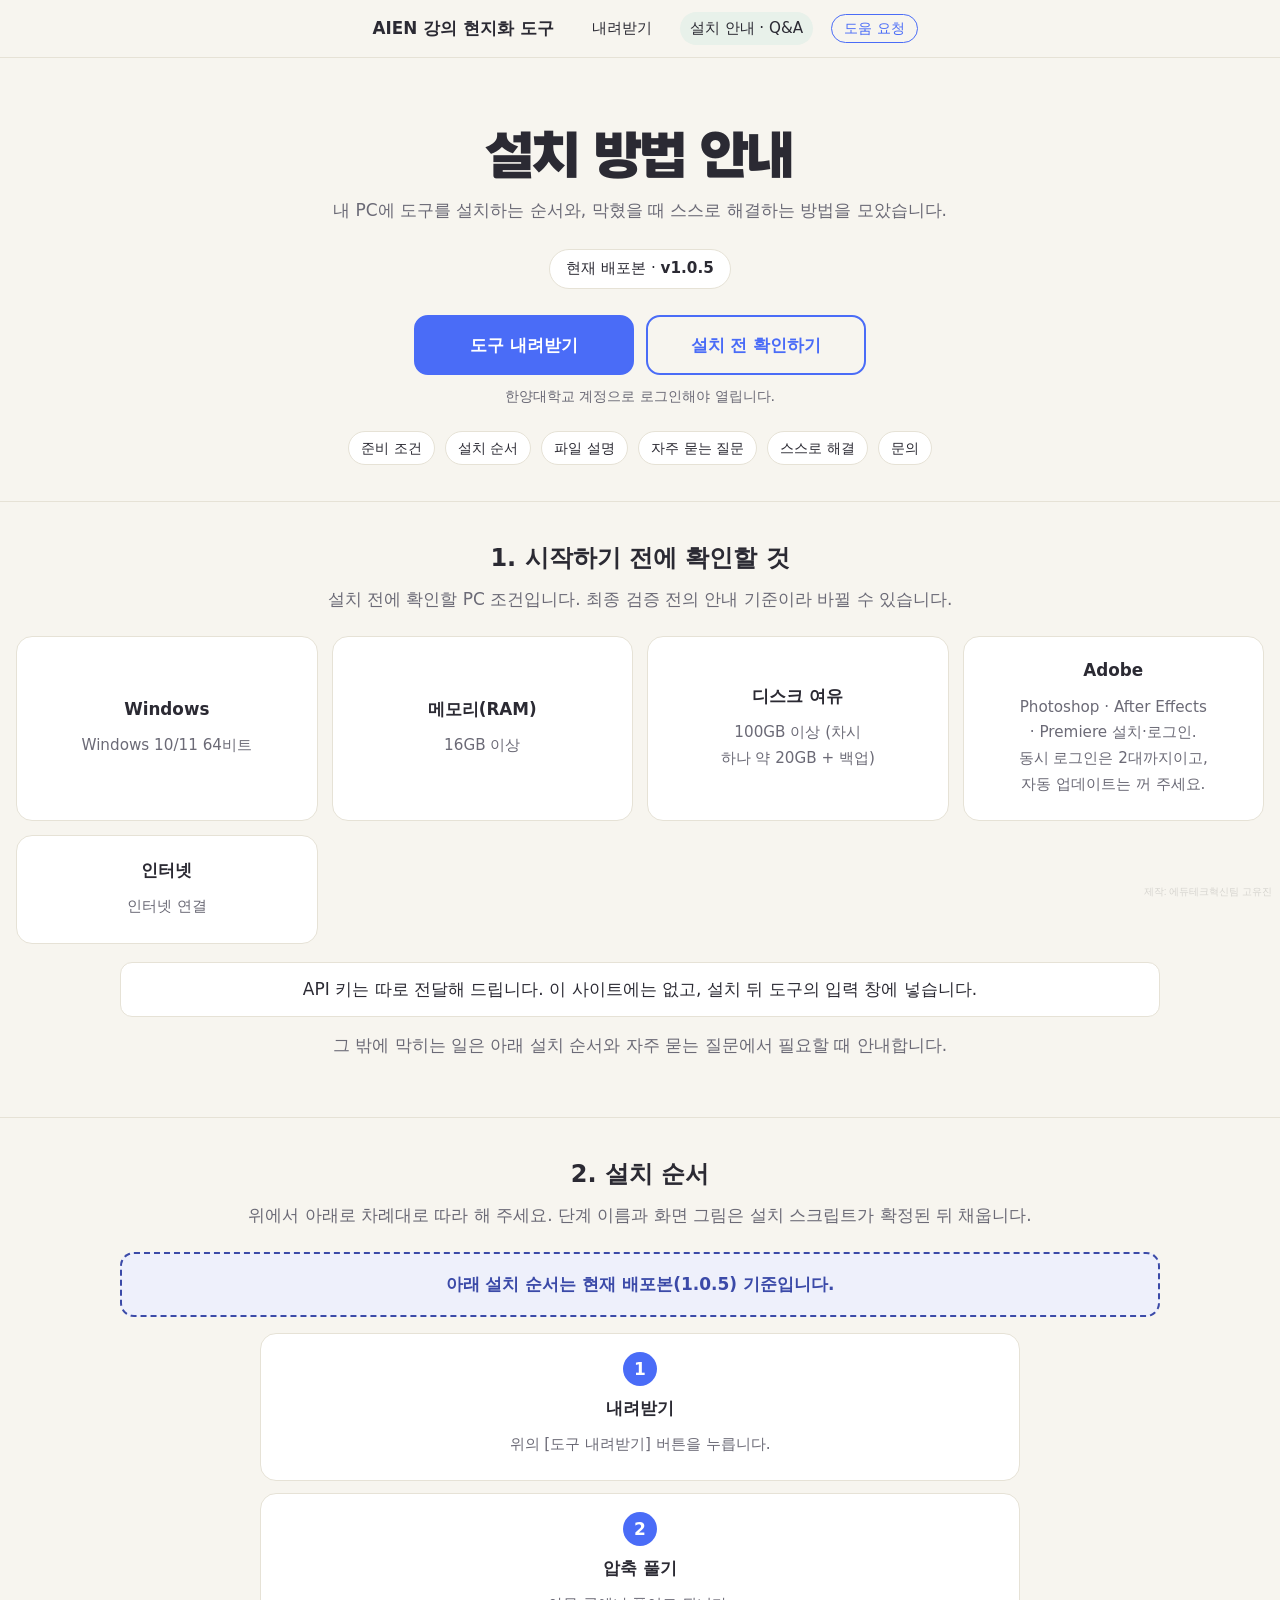
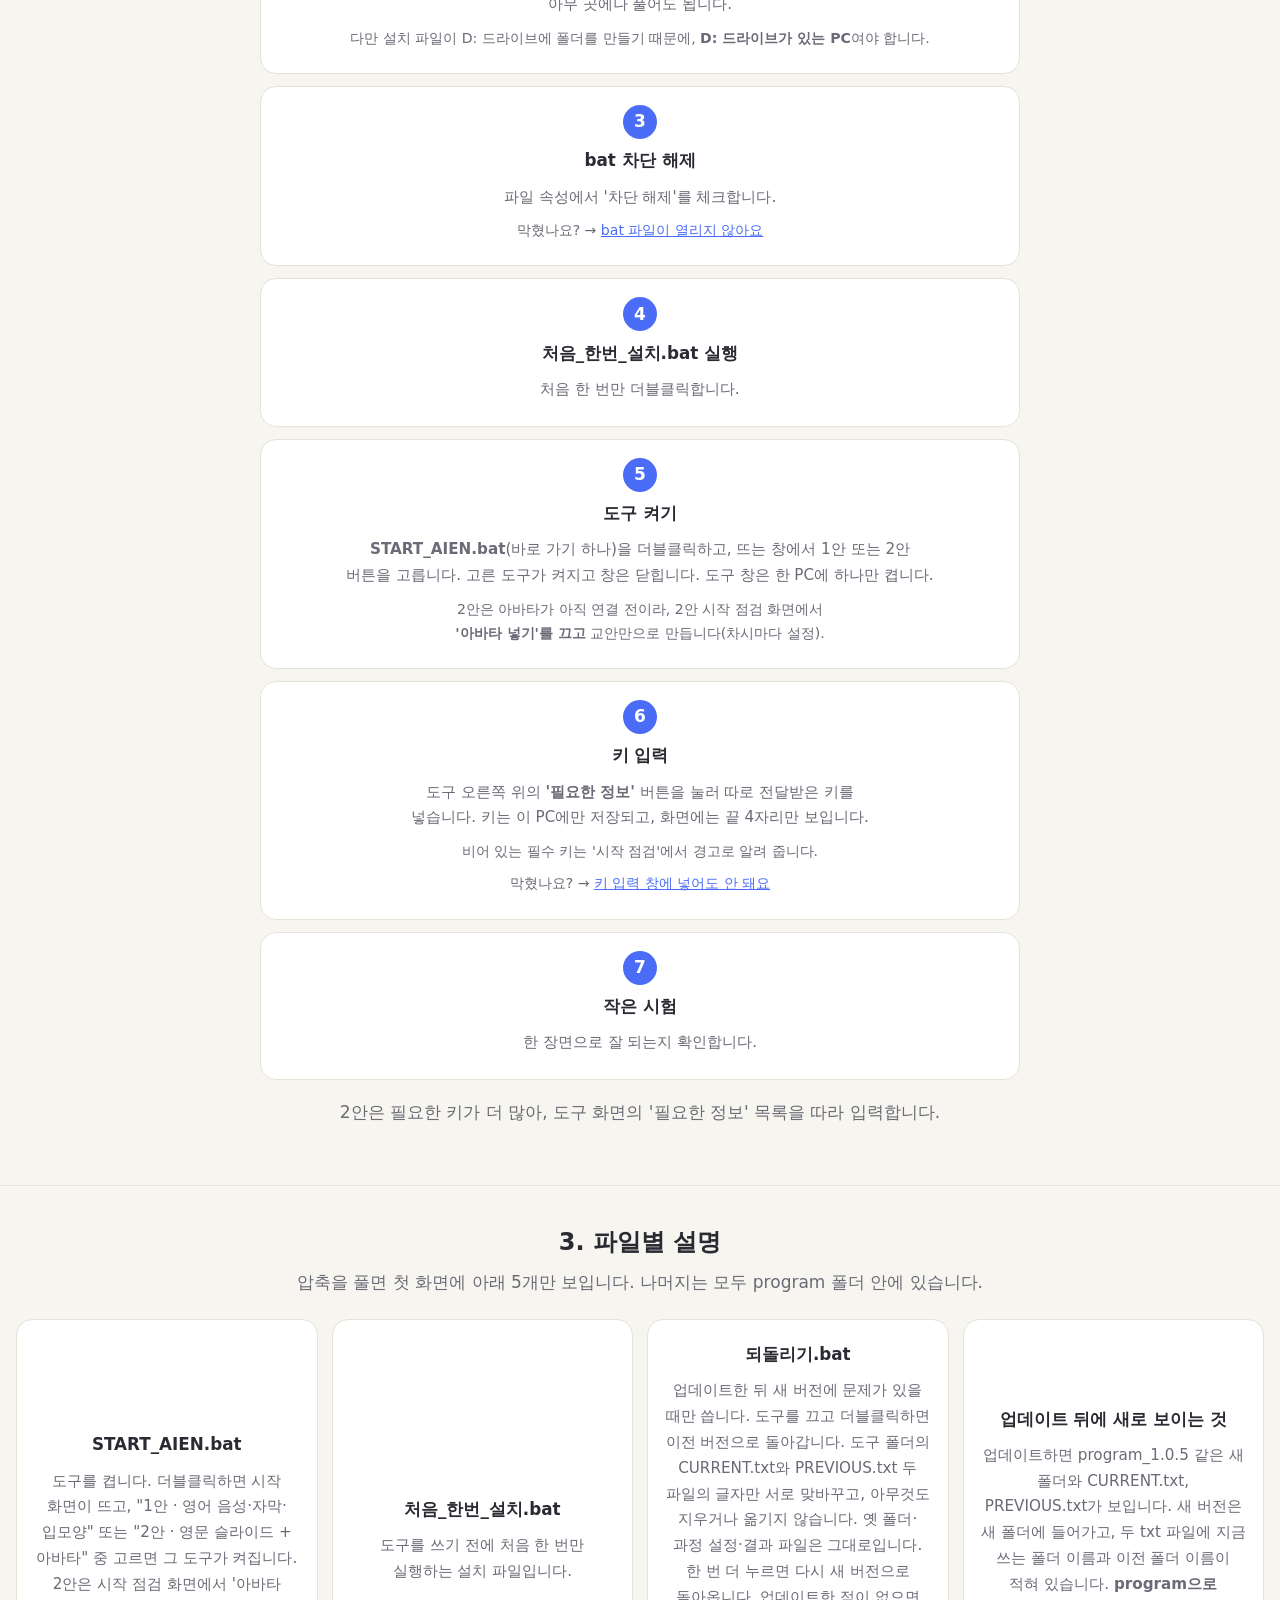
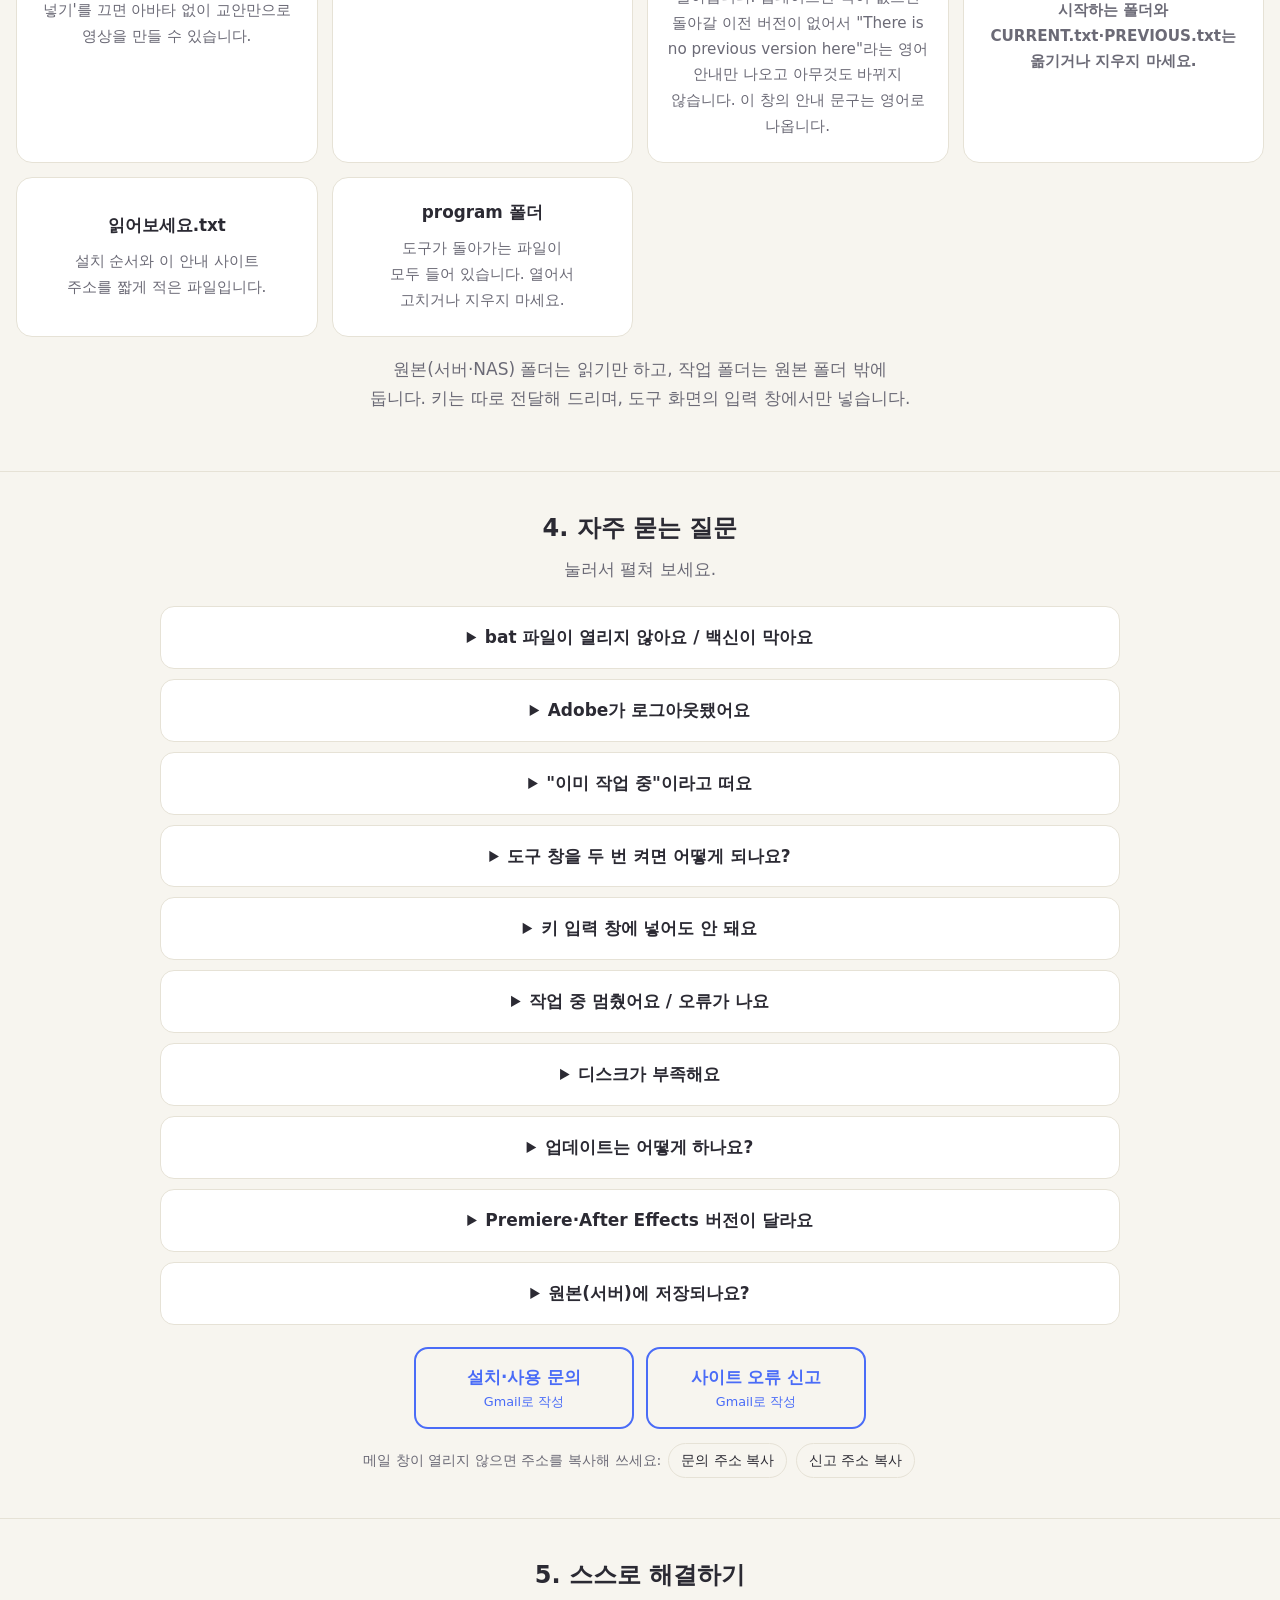
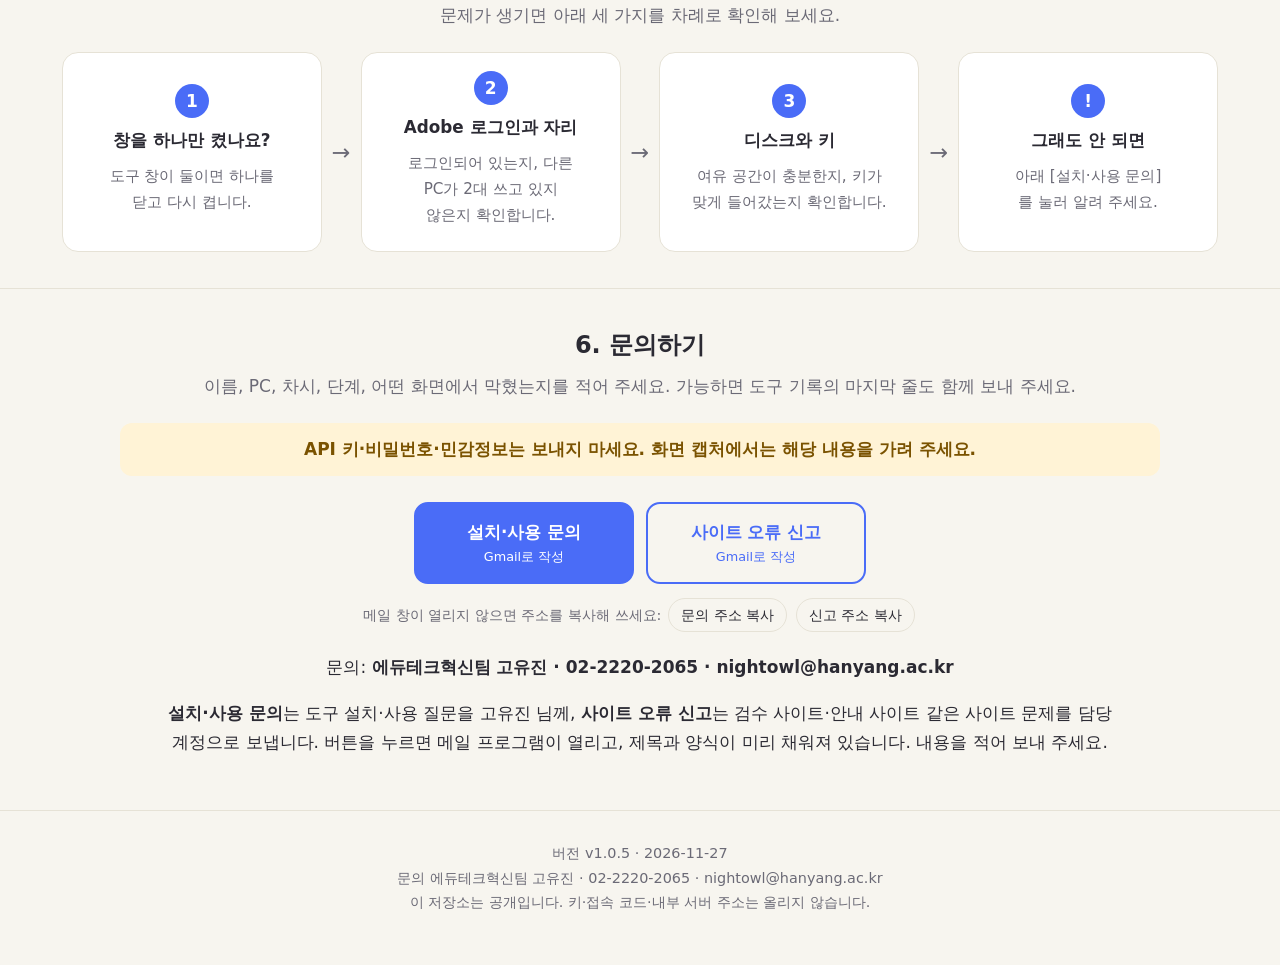
==== commit 8740cc6e: "Remove preliminary-guide notice from guide page Co-Authored-By: Claude Sonnet 5.5 <noreply@anthropic" ====
--- a/docs/guide.html
+++ b/docs/guide.html
@@ -22,7 +22,6 @@
   <h1>설치 방법 안내</h1>
   <p>내 PC에 도구를 설치하는 순서와, 막혔을 때 스스로 해결하는 방법을 모았습니다.</p>
   <div class="ver"><span data-state>배포 준비 중</span> · <b data-ver>버전 번호: 11/18 확정 예정</b></div>
-  <p class="prenote">현재는 사전 안내이며, 최종 구성은 확정 후 갱신됩니다.</p>
   <div class="btns">
     <a class="btn" data-check href="#check">설치 전 확인하기</a>
     <a class="btn ghost" data-dl href="#">도구 내려받기<small></small></a>
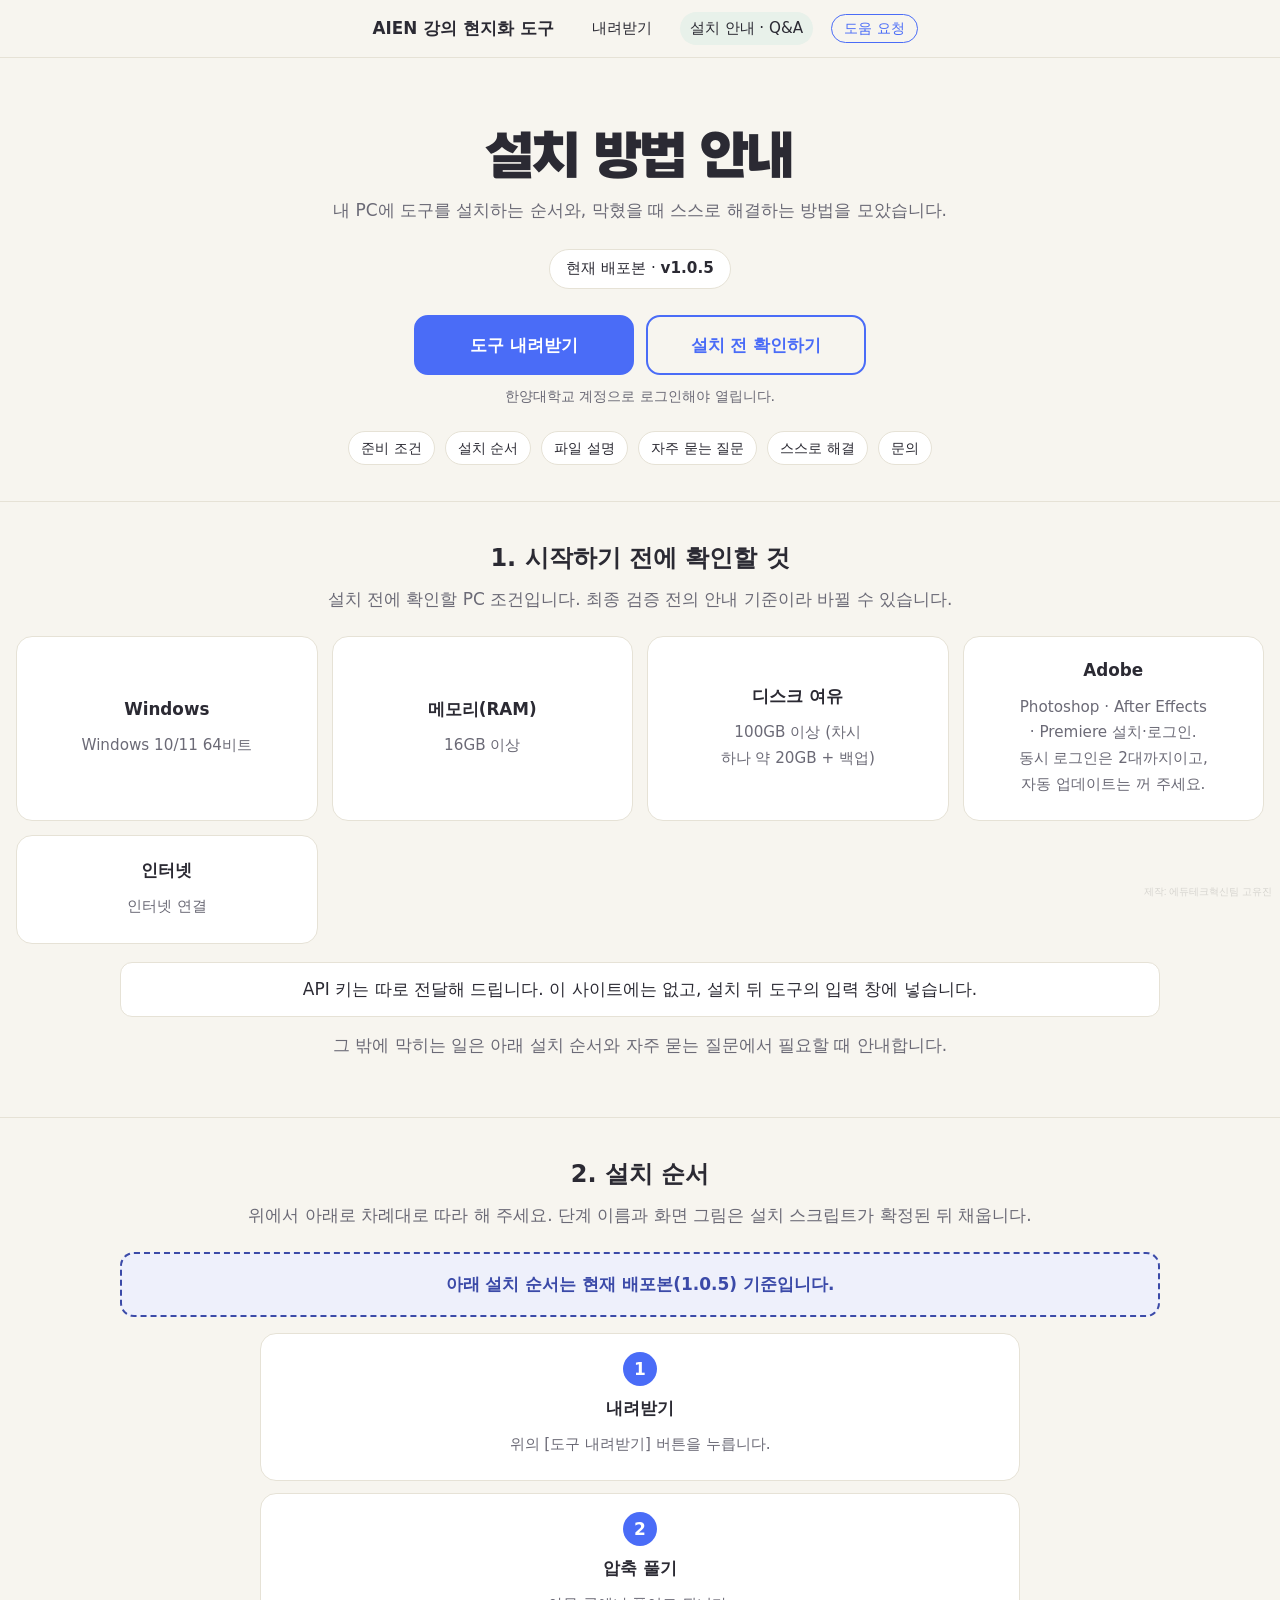
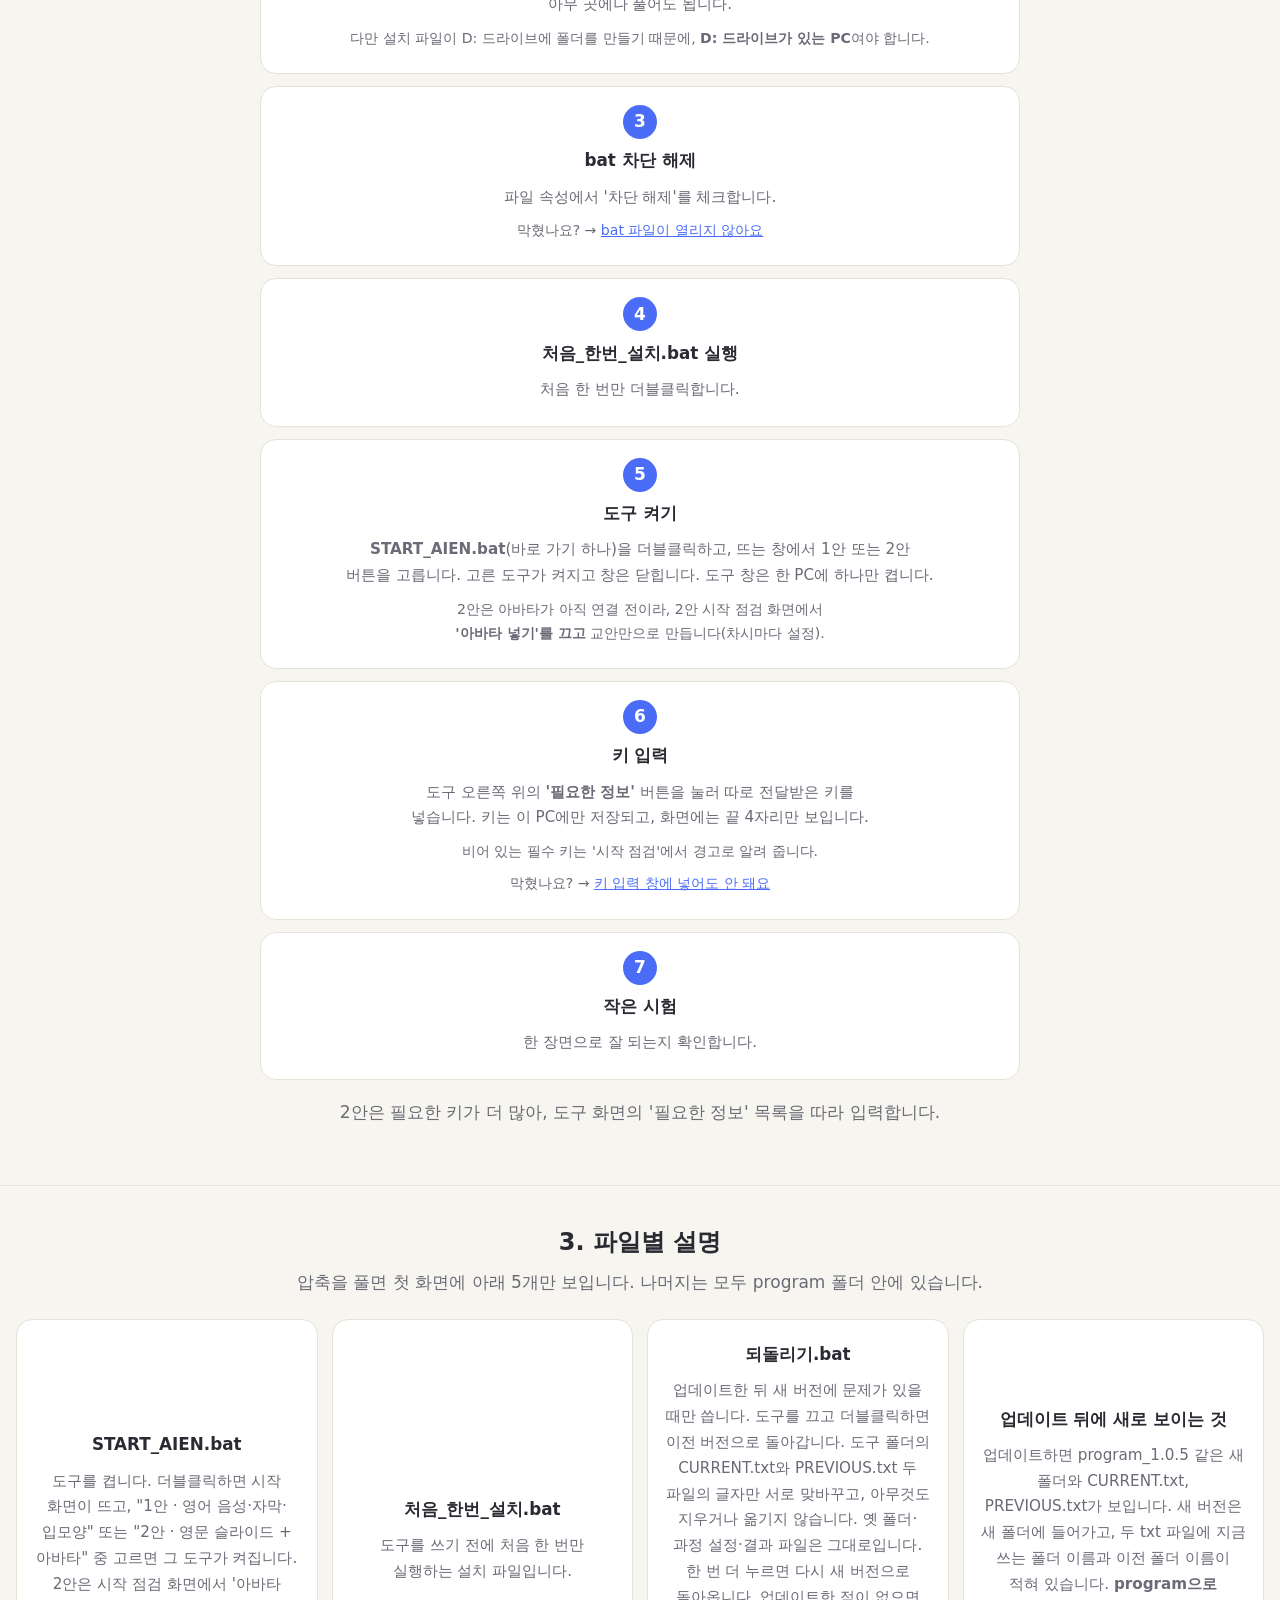
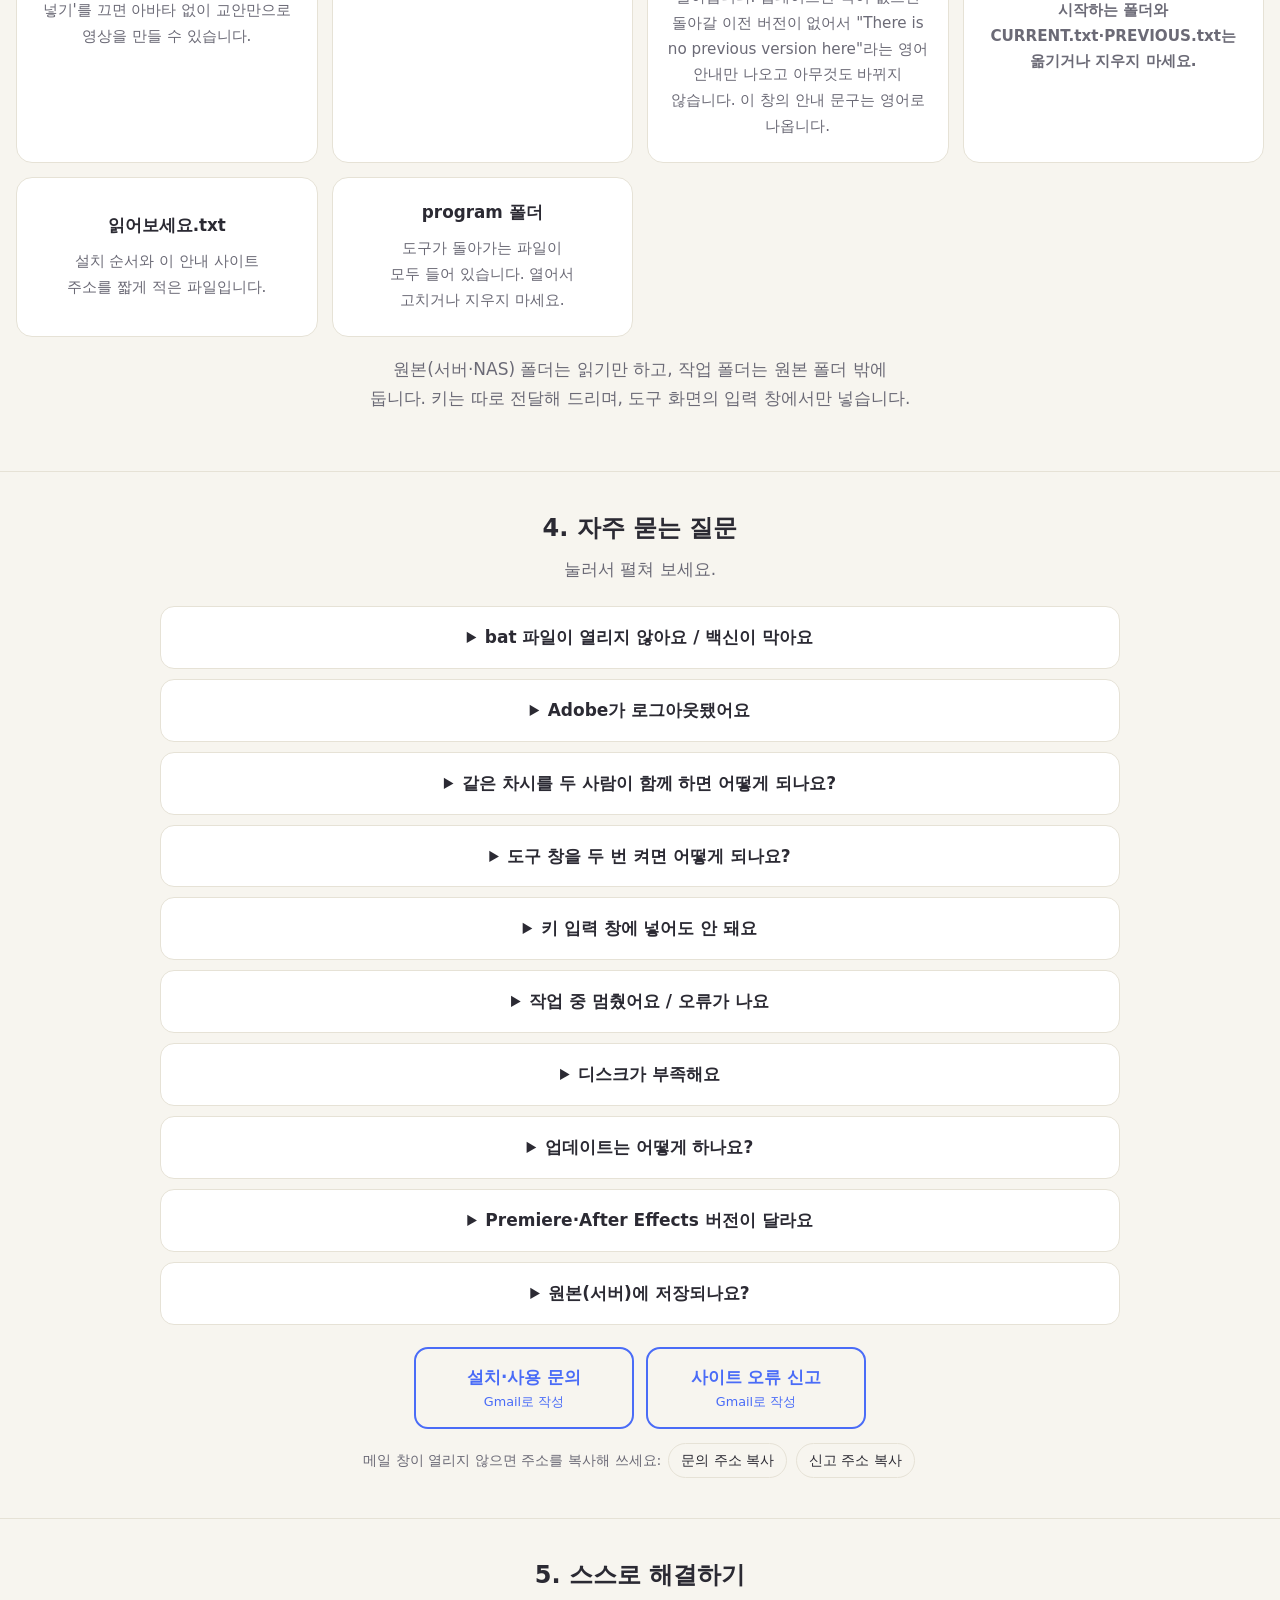
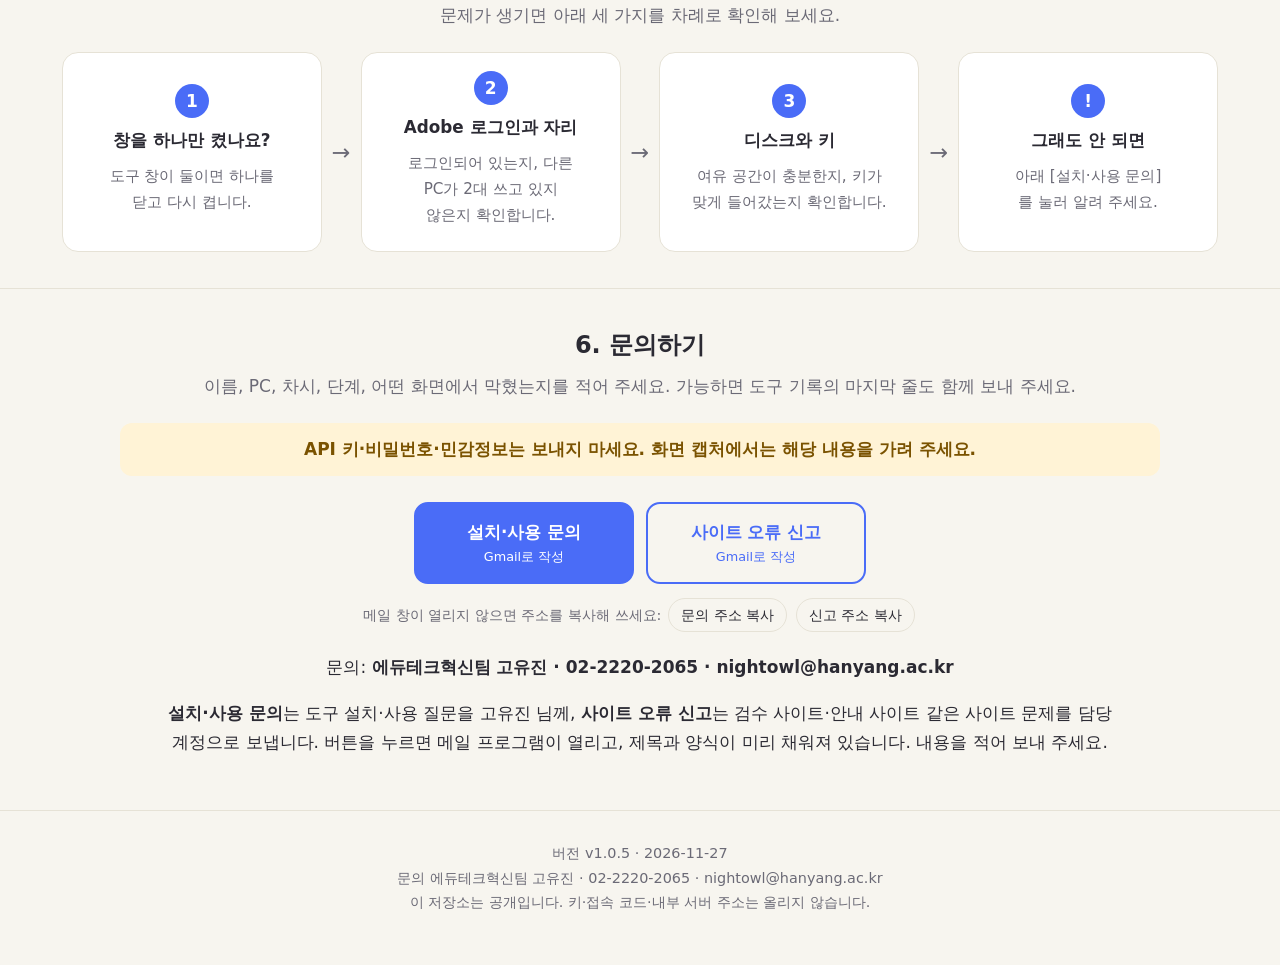
==== commit b06d792e: "Hide "already in use" Q&A until shared folder exists; add lesson-splitting note Co-Authored-By: Clau" ====
--- a/docs/guide.html
+++ b/docs/guide.html
@@ -80,7 +80,10 @@
   <p class="lead">눌러서 펼쳐 보세요.</p>
   <details><summary>bat 파일이 열리지 않아요 / 백신이 막아요</summary><p>파일 속성에서 '차단 해제'를 체크해 보세요. 그래도 안 되면 전산에 AhnLab 예외 등록을 요청해 주세요. 메일·웹으로 받은 파일이 막히면 공유 폴더로 복사해 받는 방법도 있습니다.</p></details>
   <details><summary>Adobe가 로그아웃됐어요</summary><p>동시 로그인은 2대까지입니다. 다른 PC에서 쓰는 중인지 확인한 뒤 사용해 주세요. 안내 창이 뜨면 번역·검수처럼 Adobe가 필요 없는 단계를 먼저 하시면 됩니다.</p></details>
+  <!-- 숨김(사용자 결정 11/27: 공유 폴더가 생기면 다시 켬). 지우지 말고 이 주석만 풀면 다시 보입니다.
   <details><summary>"이미 작업 중"이라고 떠요</summary><p>다른 PC가 같은 차시를 열고 있다는 안내입니다. 화면 위에 띠가 뜨고 그 차시의 실행·저장 단추가 흐려져서, <b>실행과 저장은 할 수 없고</b> 보기·폴더 열기·문제 신고만 할 수 있습니다. 그 PC가 창을 닫거나 3분 동안 신호가 없으면 저절로 풀립니다. 차시를 나눠 작업해 주세요. 같은 차시 폴더를 여러 PC가 함께 쓸 때만 나타나고, PC마다 따로 설치해 각자 폴더를 쓰면 뜨지 않습니다.</p></details>
+  -->
+  <details><summary>같은 차시를 두 사람이 함께 하면 어떻게 되나요?</summary><p>같은 차시를 두 사람이 동시에 하지 않도록, 시작 전에 차시를 나눕니다.</p></details>
   <details><summary>도구 창을 두 번 켜면 어떻게 되나요?</summary><p>한 PC에는 창 하나만 켜 주세요. 서버가 둘 떠서 헷갈릴 수 있습니다.</p></details>
   <details><summary>키 입력 창에 넣어도 안 돼요</summary><p>전달받은 키를 다시 확인해 주세요. 앞뒤에 공백이 들어가지 않았는지, 어떤 서비스(Claude · ElevenLabs · sync.so)용 키인지도 확인해 주세요. 키는 도구 오른쪽 위의 '필요한 정보' 버튼에서 넣고, 화면에는 끝 4자리만 보입니다. 비어 있는 필수 키는 '시작 점검'에서 경고로 알려 줍니다.</p></details>
   <details><summary>작업 중 멈췄어요 / 오류가 나요</summary><p>기록을 열어 마지막 부분을 확인하고, 설치·사용 문의로 알려 주세요. 차시·단계·마지막 줄을 함께 보내 주시면 빨리 도와 드릴 수 있습니다.</p></details>
--- a/docs/style.css
+++ b/docs/style.css
@@ -32,6 +32,7 @@
 .toc a:hover{background:var(--sage)}
 ol.steps{list-style:none;margin:0 auto;padding:0;max-width:760px;display:grid;gap:12px}
 ol.steps .stuck{font-size:.88rem}
+ol.steps + .info{margin-top:28px}
 section[id]{scroll-margin-top:110px}
 a:focus-visible,summary:focus-visible,.btn:focus-visible{outline:3px solid var(--accent);outline-offset:3px}
 @media (prefers-reduced-motion: reduce){html{scroll-behavior:auto}}
